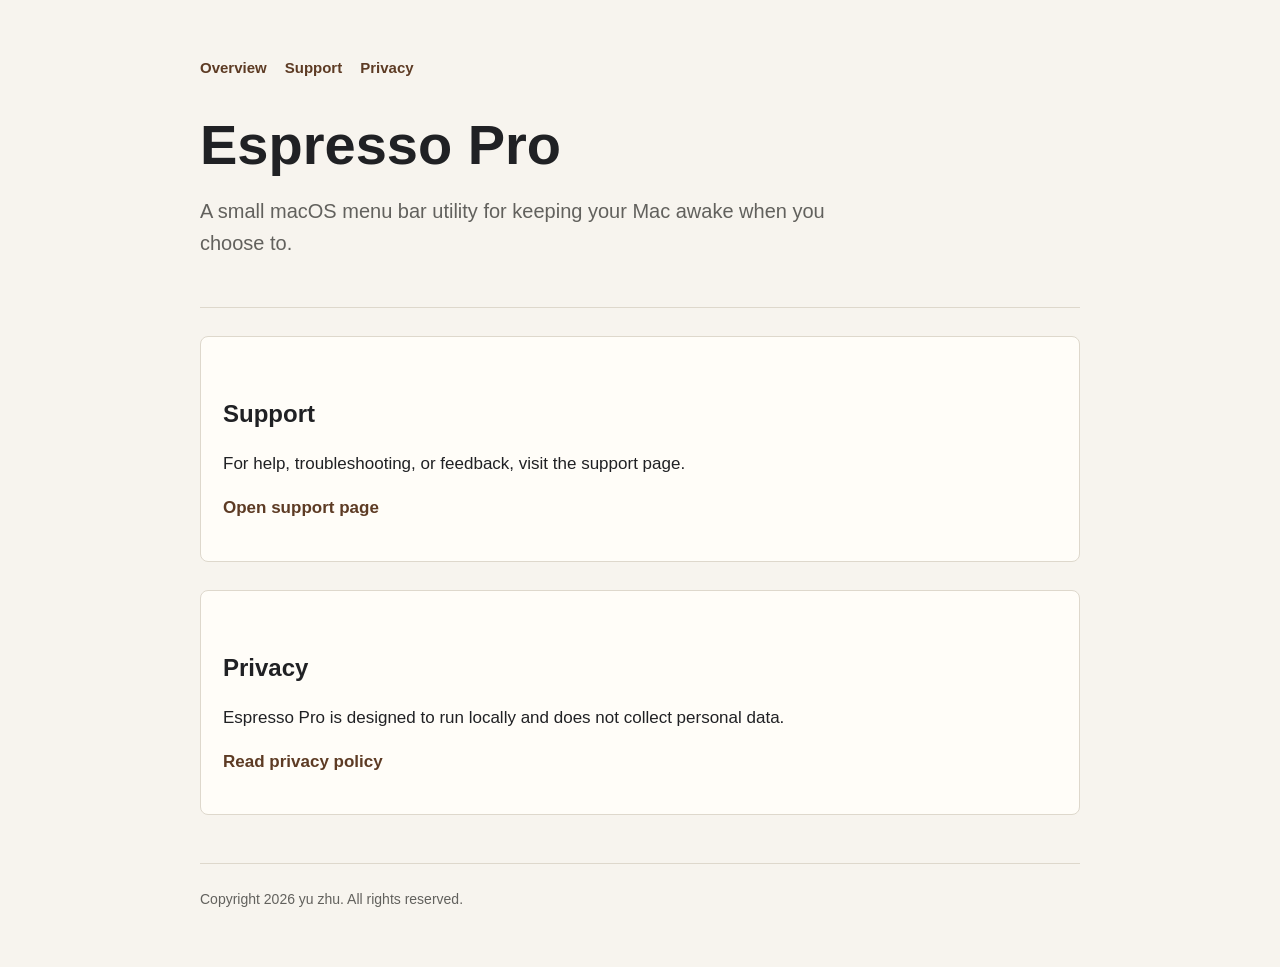
==== index.html @ 33d37c60 "Initial Espresso Pro support pages" ====
<!doctype html>
<html lang="en">
<head>
  <meta charset="utf-8">
  <meta name="viewport" content="width=device-width, initial-scale=1">
  <title>Espresso Pro</title>
  <meta name="description" content="Espresso Pro is a macOS menu bar utility for keeping your Mac awake when you choose to.">
  <link rel="stylesheet" href="assets/styles.css">
</head>
<body>
  <main class="page">
    <nav>
      <a href="./">Overview</a>
      <a href="support/">Support</a>
      <a href="privacy/">Privacy</a>
    </nav>

    <header>
      <h1>Espresso Pro</h1>
      <p class="lead">A small macOS menu bar utility for keeping your Mac awake when you choose to.</p>
    </header>

    <section class="panel">
      <h2>Support</h2>
      <p>For help, troubleshooting, or feedback, visit the support page.</p>
      <p><a href="support/">Open support page</a></p>
    </section>

    <section class="panel">
      <h2>Privacy</h2>
      <p>Espresso Pro is designed to run locally and does not collect personal data.</p>
      <p><a href="privacy/">Read privacy policy</a></p>
    </section>

    <footer>Copyright 2026 yu zhu. All rights reserved.</footer>
  </main>
</body>
</html>
---- assets/styles.css ----
:root {
  color-scheme: light dark;
  --bg: #f7f4ee;
  --text: #202124;
  --muted: #62615d;
  --line: #ded8cc;
  --accent: #5d3b24;
  --panel: #fffdf8;
}

@media (prefers-color-scheme: dark) {
  :root {
    --bg: #181614;
    --text: #f4efe7;
    --muted: #c6bdb1;
    --line: #403a34;
    --accent: #e5b176;
    --panel: #211e1a;
  }
}

* {
  box-sizing: border-box;
}

body {
  margin: 0;
  background: var(--bg);
  color: var(--text);
  font-family: -apple-system, BlinkMacSystemFont, "Segoe UI", sans-serif;
  line-height: 1.6;
}

.page {
  width: min(880px, calc(100% - 32px));
  margin: 0 auto;
  padding: 56px 0;
}

header {
  padding-bottom: 28px;
  border-bottom: 1px solid var(--line);
}

nav {
  display: flex;
  gap: 18px;
  margin-bottom: 36px;
  font-size: 15px;
}

a {
  color: var(--accent);
  font-weight: 650;
  text-decoration: none;
}

a:hover {
  text-decoration: underline;
}

h1 {
  margin: 0 0 12px;
  font-size: clamp(34px, 6vw, 56px);
  line-height: 1.05;
  letter-spacing: 0;
}

h2 {
  margin: 36px 0 10px;
  font-size: 24px;
  letter-spacing: 0;
}

p,
li {
  font-size: 17px;
}

.lead {
  max-width: 680px;
  color: var(--muted);
  font-size: 20px;
}

.panel {
  margin-top: 28px;
  padding: 22px;
  background: var(--panel);
  border: 1px solid var(--line);
  border-radius: 8px;
}

.muted {
  color: var(--muted);
}

footer {
  margin-top: 48px;
  padding-top: 24px;
  border-top: 1px solid var(--line);
  color: var(--muted);
  font-size: 14px;
}
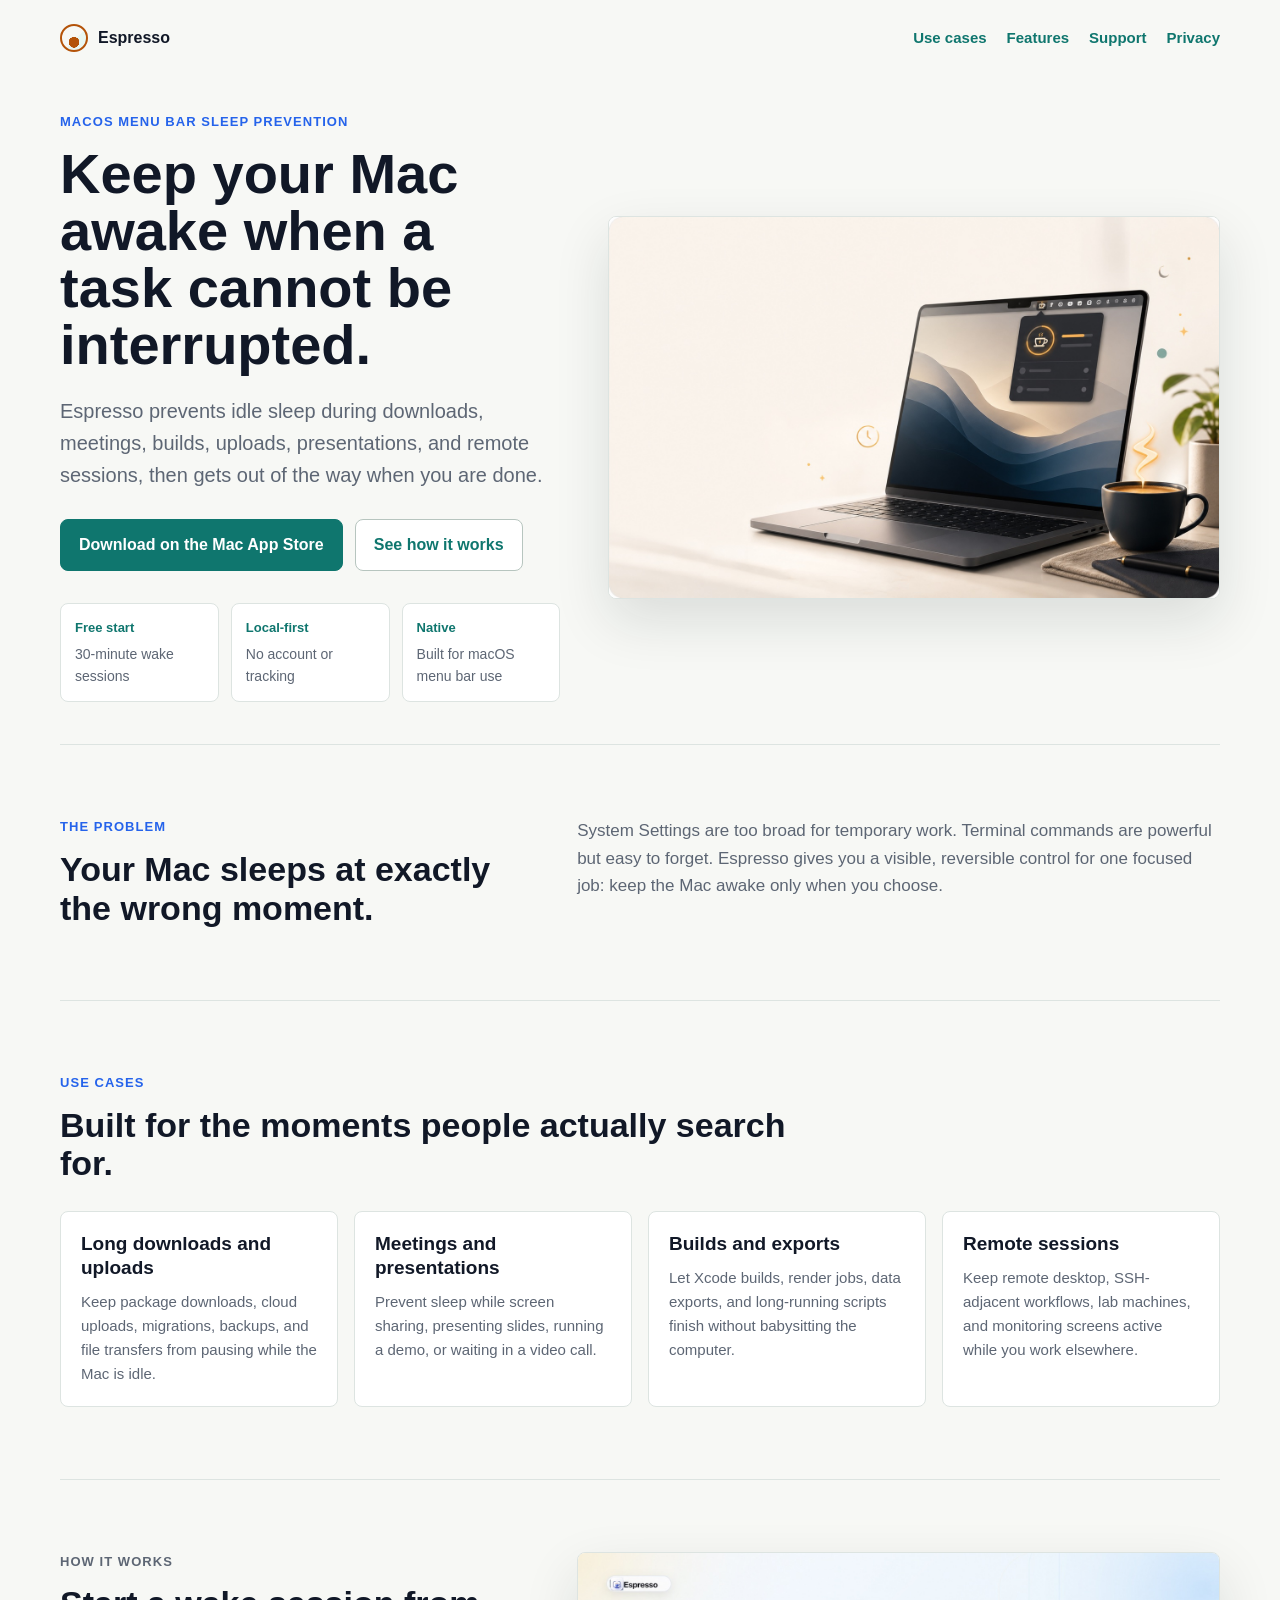
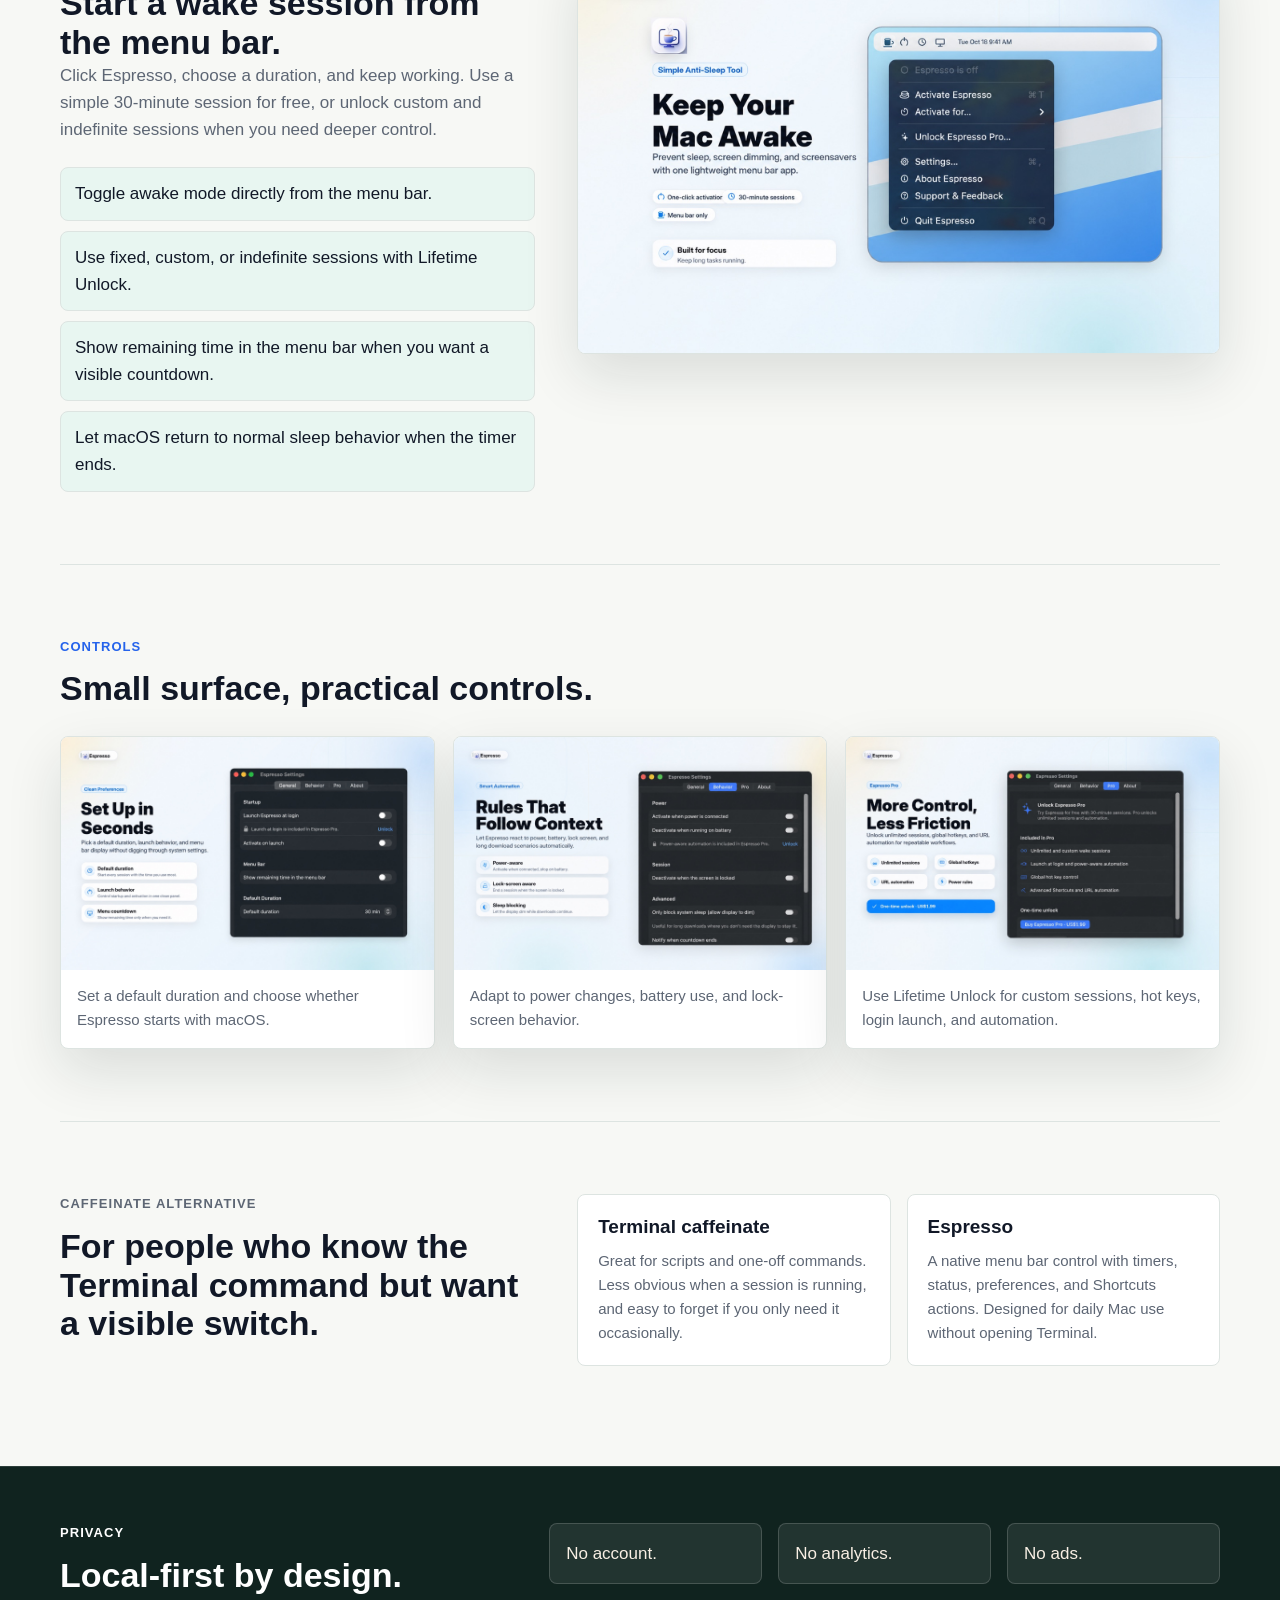
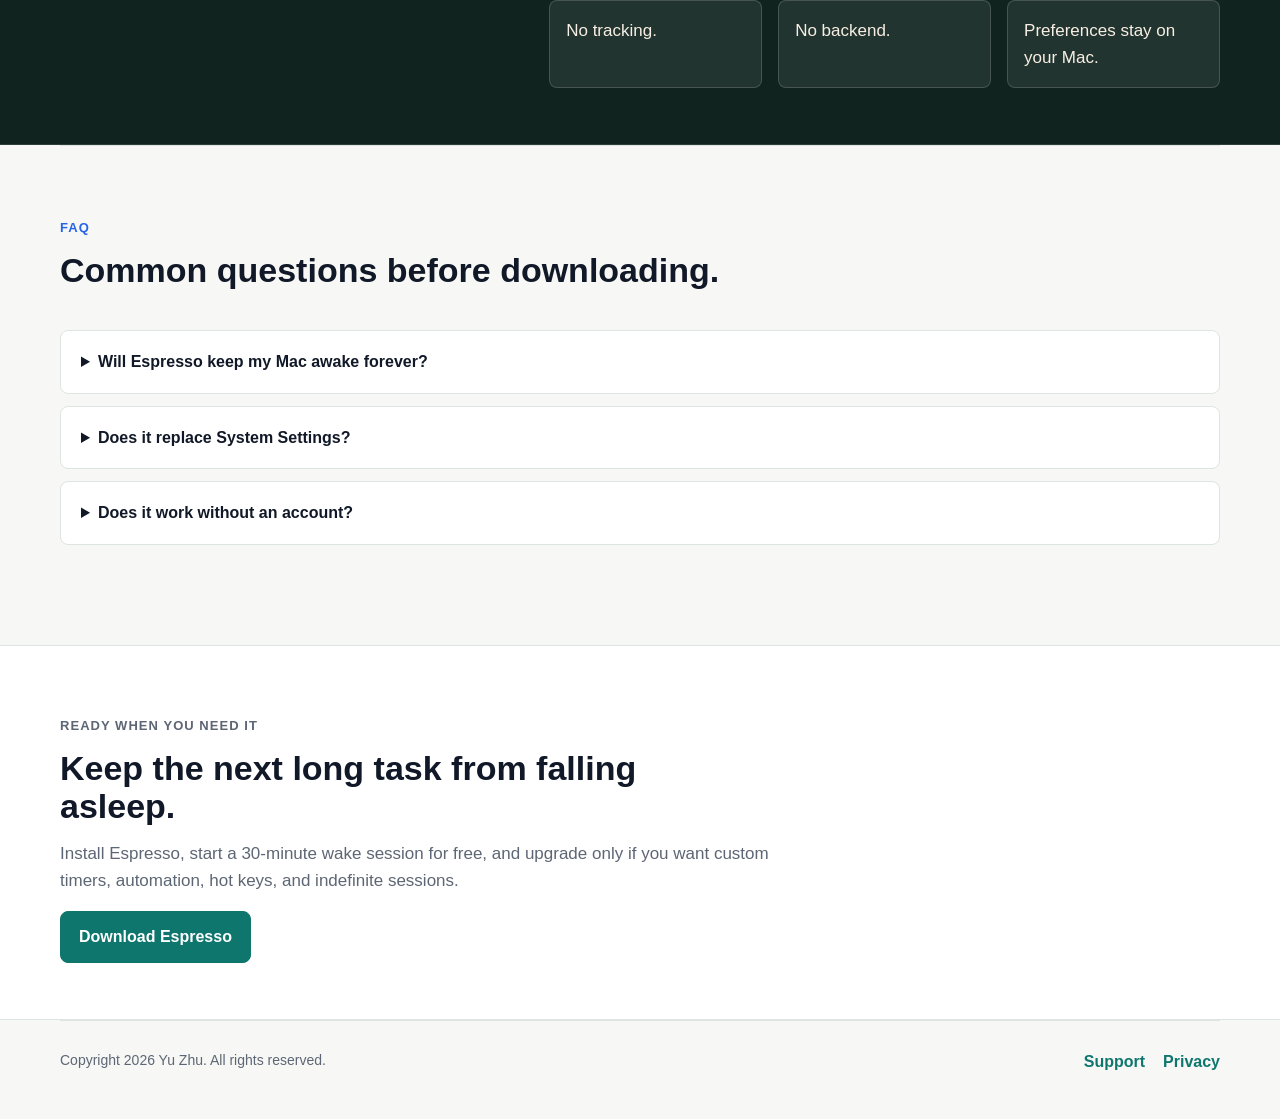
==== commit 5d285122: "feat: optimize Espresso landing page for GEO" ====
--- a/index.html
+++ b/index.html
@@ -3,36 +3,259 @@
 <head>
   <meta charset="utf-8">
   <meta name="viewport" content="width=device-width, initial-scale=1">
-  <title>Espresso Pro</title>
-  <meta name="description" content="Espresso Pro is a macOS menu bar utility for keeping your Mac awake when you choose to.">
+  <title>Espresso: Keep Your Mac Awake From the Menu Bar</title>
+  <meta name="description" content="Espresso is a lightweight macOS menu bar app that keeps your Mac awake during downloads, meetings, presentations, builds, uploads, and remote sessions.">
+  <meta name="robots" content="index,follow">
+  <meta property="og:title" content="Espresso: Keep Your Mac Awake">
+  <meta property="og:description" content="Prevent sleep from interrupting downloads, meetings, builds, uploads, presentations, and remote sessions.">
+  <meta property="og:type" content="website">
+  <meta property="og:url" content="https://zhuyu99.github.io/espresso-pages/">
+  <meta property="og:image" content="https://zhuyu99.github.io/espresso-pages/assets/images/espresso-hero.jpg">
+  <link rel="canonical" href="https://zhuyu99.github.io/espresso-pages/">
   <link rel="stylesheet" href="assets/styles.css">
+  <script type="application/ld+json">
+  {
+    "@context": "https://schema.org",
+    "@type": "SoftwareApplication",
+    "name": "Espresso",
+    "alternateName": "Espresso: Keep Awake",
+    "applicationCategory": "UtilitiesApplication",
+    "operatingSystem": "macOS 14.0 or later",
+    "description": "A lightweight macOS menu bar utility that keeps your Mac awake during downloads, meetings, presentations, builds, uploads, and remote sessions.",
+    "offers": {
+      "@type": "Offer",
+      "price": "0",
+      "priceCurrency": "USD"
+    },
+    "downloadUrl": "https://apps.apple.com/app/id6773598626?mt=12",
+    "privacyPolicy": "https://zhuyu99.github.io/espresso-pages/privacy/",
+    "screenshot": [
+      "https://zhuyu99.github.io/espresso-pages/assets/images/screenshot-keep-awake.jpg",
+      "https://zhuyu99.github.io/espresso-pages/assets/images/screenshot-preferences.jpg",
+      "https://zhuyu99.github.io/espresso-pages/assets/images/screenshot-automation.jpg"
+    ]
+  }
+  </script>
+  <script type="application/ld+json">
+  {
+    "@context": "https://schema.org",
+    "@type": "FAQPage",
+    "mainEntity": [
+      {
+        "@type": "Question",
+        "name": "How do I keep my Mac awake during a long download?",
+        "acceptedAnswer": {
+          "@type": "Answer",
+          "text": "Open Espresso from the macOS menu bar and start a timed or manual wake session. Espresso keeps your Mac awake while the session is active, then lets normal sleep behavior resume."
+        }
+      },
+      {
+        "@type": "Question",
+        "name": "Is Espresso an alternative to the caffeinate command?",
+        "acceptedAnswer": {
+          "@type": "Answer",
+          "text": "Yes. Espresso gives you a visual menu bar interface for common keep-awake sessions, so you do not need to remember Terminal caffeinate flags for everyday downloads, meetings, uploads, and presentations."
+        }
+      },
+      {
+        "@type": "Question",
+        "name": "Does Espresso collect data?",
+        "acceptedAnswer": {
+          "@type": "Answer",
+          "text": "No. Espresso runs locally, stores preferences on your Mac, and does not include analytics, advertising, tracking, telemetry, accounts, or a backend service."
+        }
+      }
+    ]
+  }
+  </script>
 </head>
 <body>
-  <main class="page">
-    <nav>
-      <a href="./">Overview</a>
+  <a class="skip-link" href="#main">Skip to content</a>
+  <nav class="site-nav" aria-label="Primary navigation">
+    <a class="brand" href="./" aria-label="Espresso home">
+      <span class="brand-mark" aria-hidden="true"></span>
+      <span>Espresso</span>
+    </a>
+    <div class="nav-links">
+      <a href="#use-cases">Use cases</a>
+      <a href="#features">Features</a>
       <a href="support/">Support</a>
       <a href="privacy/">Privacy</a>
-    </nav>
-
-    <header>
-      <h1>Espresso Pro</h1>
-      <p class="lead">A small macOS menu bar utility for keeping your Mac awake when you choose to.</p>
-    </header>
-
-    <section class="panel">
-      <h2>Support</h2>
-      <p>For help, troubleshooting, or feedback, visit the support page.</p>
-      <p><a href="support/">Open support page</a></p>
-    </section>
-
-    <section class="panel">
-      <h2>Privacy</h2>
-      <p>Espresso Pro is designed to run locally and does not collect personal data.</p>
-      <p><a href="privacy/">Read privacy policy</a></p>
-    </section>
-
-    <footer>Copyright 2026 yu zhu. All rights reserved.</footer>
+    </div>
+  </nav>
+
+  <main id="main">
+    <section class="hero">
+      <div class="hero-copy">
+        <p class="eyebrow">macOS menu bar sleep prevention</p>
+        <h1>Keep your Mac awake when a task cannot be interrupted.</h1>
+        <p class="lead">Espresso prevents idle sleep during downloads, meetings, builds, uploads, presentations, and remote sessions, then gets out of the way when you are done.</p>
+        <div class="actions" aria-label="Primary actions">
+          <a class="button primary" href="https://apps.apple.com/app/id6773598626?mt=12">Download on the Mac App Store</a>
+          <a class="button secondary" href="#how-it-works">See how it works</a>
+        </div>
+        <dl class="hero-facts" aria-label="Product highlights">
+          <div>
+            <dt>Free start</dt>
+            <dd>30-minute wake sessions</dd>
+          </div>
+          <div>
+            <dt>Local-first</dt>
+            <dd>No account or tracking</dd>
+          </div>
+          <div>
+            <dt>Native</dt>
+            <dd>Built for macOS menu bar use</dd>
+          </div>
+        </dl>
+      </div>
+      <figure class="hero-media">
+        <img src="assets/images/espresso-hero.jpg" width="1440" height="900" alt="Premium visual of Espresso keeping a Mac awake from the menu bar">
+      </figure>
+    </section>
+
+    <section class="section intro-grid" aria-label="What Espresso solves">
+      <div>
+        <p class="eyebrow">The problem</p>
+        <h2>Your Mac sleeps at exactly the wrong moment.</h2>
+      </div>
+      <div class="intro-copy">
+        <p>System Settings are too broad for temporary work. Terminal commands are powerful but easy to forget. Espresso gives you a visible, reversible control for one focused job: keep the Mac awake only when you choose.</p>
+      </div>
+    </section>
+
+    <section id="use-cases" class="section">
+      <div class="section-heading">
+        <p class="eyebrow">Use cases</p>
+        <h2>Built for the moments people actually search for.</h2>
+      </div>
+      <div class="use-case-grid">
+        <article>
+          <h3>Long downloads and uploads</h3>
+          <p>Keep package downloads, cloud uploads, migrations, backups, and file transfers from pausing while the Mac is idle.</p>
+        </article>
+        <article>
+          <h3>Meetings and presentations</h3>
+          <p>Prevent sleep while screen sharing, presenting slides, running a demo, or waiting in a video call.</p>
+        </article>
+        <article>
+          <h3>Builds and exports</h3>
+          <p>Let Xcode builds, render jobs, data exports, and long-running scripts finish without babysitting the computer.</p>
+        </article>
+        <article>
+          <h3>Remote sessions</h3>
+          <p>Keep remote desktop, SSH-adjacent workflows, lab machines, and monitoring screens active while you work elsewhere.</p>
+        </article>
+      </div>
+    </section>
+
+    <section id="how-it-works" class="section split">
+      <div>
+        <p class="eyebrow">How it works</p>
+        <h2>Start a wake session from the menu bar.</h2>
+        <p>Click Espresso, choose a duration, and keep working. Use a simple 30-minute session for free, or unlock custom and indefinite sessions when you need deeper control.</p>
+        <ul class="check-list">
+          <li>Toggle awake mode directly from the menu bar.</li>
+          <li>Use fixed, custom, or indefinite sessions with Lifetime Unlock.</li>
+          <li>Show remaining time in the menu bar when you want a visible countdown.</li>
+          <li>Let macOS return to normal sleep behavior when the timer ends.</li>
+        </ul>
+      </div>
+      <figure class="screenshot-card">
+        <img src="assets/images/screenshot-keep-awake.jpg" width="1600" height="1000" loading="lazy" alt="Espresso menu bar wake session with a countdown">
+      </figure>
+    </section>
+
+    <section id="features" class="section screenshot-showcase">
+      <div class="section-heading">
+        <p class="eyebrow">Controls</p>
+        <h2>Small surface, practical controls.</h2>
+      </div>
+      <div class="screenshot-grid">
+        <figure>
+          <img src="assets/images/screenshot-preferences.jpg" width="1600" height="1000" loading="lazy" alt="Espresso preferences for default duration and startup behavior">
+          <figcaption>Set a default duration and choose whether Espresso starts with macOS.</figcaption>
+        </figure>
+        <figure>
+          <img src="assets/images/screenshot-automation.jpg" width="1600" height="1000" loading="lazy" alt="Espresso behavior settings for power and lock behavior">
+          <figcaption>Adapt to power changes, battery use, and lock-screen behavior.</figcaption>
+        </figure>
+        <figure>
+          <img src="assets/images/screenshot-pro.jpg" width="1600" height="1000" loading="lazy" alt="Espresso Lifetime Unlock screen with Pro controls">
+          <figcaption>Use Lifetime Unlock for custom sessions, hot keys, login launch, and automation.</figcaption>
+        </figure>
+      </div>
+    </section>
+
+    <section class="section comparison">
+      <div>
+        <p class="eyebrow">Caffeinate alternative</p>
+        <h2>For people who know the Terminal command but want a visible switch.</h2>
+      </div>
+      <div class="comparison-grid">
+        <article>
+          <h3>Terminal caffeinate</h3>
+          <p>Great for scripts and one-off commands. Less obvious when a session is running, and easy to forget if you only need it occasionally.</p>
+        </article>
+        <article>
+          <h3>Espresso</h3>
+          <p>A native menu bar control with timers, status, preferences, and Shortcuts actions. Designed for daily Mac use without opening Terminal.</p>
+        </article>
+      </div>
+    </section>
+
+    <section class="trust-band" aria-label="Privacy and trust">
+      <div class="band-inner trust-band-inner">
+        <div>
+          <p class="eyebrow">Privacy</p>
+          <h2>Local-first by design.</h2>
+        </div>
+        <div class="trust-grid">
+          <p>No account.</p>
+          <p>No analytics.</p>
+          <p>No ads.</p>
+          <p>No tracking.</p>
+          <p>No backend.</p>
+          <p>Preferences stay on your Mac.</p>
+        </div>
+      </div>
+    </section>
+
+    <section class="section faq">
+      <div class="section-heading">
+        <p class="eyebrow">FAQ</p>
+        <h2>Common questions before downloading.</h2>
+      </div>
+      <details>
+        <summary>Will Espresso keep my Mac awake forever?</summary>
+        <p>Only while you choose. You can use a timed session, turn it off manually, or let macOS return to normal sleep behavior when the timer ends.</p>
+      </details>
+      <details>
+        <summary>Does it replace System Settings?</summary>
+        <p>No. Espresso is intentionally focused on temporary wake sessions. It is not a full power-management suite.</p>
+      </details>
+      <details>
+        <summary>Does it work without an account?</summary>
+        <p>Yes. Espresso has no account system and stores preferences locally on your Mac.</p>
+      </details>
+    </section>
+
+    <section class="final-cta">
+      <div class="band-inner">
+        <p class="eyebrow">Ready when you need it</p>
+        <h2>Keep the next long task from falling asleep.</h2>
+        <p>Install Espresso, start a 30-minute wake session for free, and upgrade only if you want custom timers, automation, hot keys, and indefinite sessions.</p>
+        <a class="button primary" href="https://apps.apple.com/app/id6773598626?mt=12">Download Espresso</a>
+      </div>
+    </section>
   </main>
+
+  <footer class="site-footer">
+    <p>Copyright 2026 Yu Zhu. All rights reserved.</p>
+    <div>
+      <a href="support/">Support</a>
+      <a href="privacy/">Privacy</a>
+    </div>
+  </footer>
 </body>
 </html>
--- a/assets/styles.css
+++ b/assets/styles.css
@@ -1,21 +1,34 @@
 :root {
-  color-scheme: light dark;
-  --bg: #f7f4ee;
-  --text: #202124;
-  --muted: #62615d;
-  --line: #ded8cc;
-  --accent: #5d3b24;
-  --panel: #fffdf8;
+  color-scheme: light;
+  --bg: #f7f8f5;
+  --surface: #ffffff;
+  --surface-strong: #10231f;
+  --text: #111827;
+  --muted: #5d6674;
+  --line: #dde4e1;
+  --line-strong: #b7c5bf;
+  --accent: #b45309;
+  --accent-strong: #0f766e;
+  --accent-soft: #e8f6f1;
+  --teal: #2563eb;
+  --shadow: 0 22px 55px rgba(18, 35, 31, 0.12);
 }
 
 @media (prefers-color-scheme: dark) {
   :root {
-    --bg: #181614;
-    --text: #f4efe7;
-    --muted: #c6bdb1;
-    --line: #403a34;
-    --accent: #e5b176;
-    --panel: #211e1a;
+    color-scheme: dark;
+    --bg: #101412;
+    --surface: #171d1a;
+    --surface-strong: #071814;
+    --text: #eef6f1;
+    --muted: #b8c6bf;
+    --line: #2b3833;
+    --line-strong: #53635e;
+    --accent: #f59e0b;
+    --accent-strong: #5eead4;
+    --accent-soft: #132c27;
+    --teal: #93c5fd;
+    --shadow: 0 22px 55px rgba(0, 0, 0, 0.32);
   }
 }
 
@@ -23,82 +36,516 @@
   box-sizing: border-box;
 }
 
+html {
+  scroll-behavior: smooth;
+}
+
+@media (prefers-reduced-motion: reduce) {
+  html {
+    scroll-behavior: auto;
+  }
+
+  *,
+  *::before,
+  *::after {
+    transition-duration: 0.01ms !important;
+    animation-duration: 0.01ms !important;
+  }
+}
+
 body {
   margin: 0;
   background: var(--bg);
   color: var(--text);
-  font-family: -apple-system, BlinkMacSystemFont, "Segoe UI", sans-serif;
+  font-family: -apple-system, BlinkMacSystemFont, "Inter", "Segoe UI", sans-serif;
   line-height: 1.6;
-}
-
-.page {
-  width: min(880px, calc(100% - 32px));
+  overflow-x: hidden;
+}
+
+img {
+  display: block;
+  max-width: 100%;
+  height: auto;
+}
+
+a {
+  color: var(--accent-strong);
+  font-weight: 650;
+  text-decoration: none;
+}
+
+a:hover {
+  text-decoration: underline;
+}
+
+a:focus-visible,
+button:focus-visible,
+summary:focus-visible {
+  outline: 3px solid var(--teal);
+  outline-offset: 4px;
+}
+
+.skip-link {
+  position: absolute;
+  left: 16px;
+  top: -80px;
+  z-index: 20;
+  padding: 10px 12px;
+  background: var(--surface);
+  border: 1px solid var(--line);
+  border-radius: 8px;
+}
+
+.skip-link:focus {
+  top: 16px;
+}
+
+.site-nav,
+.hero,
+.section,
+.site-footer,
+.band-inner {
+  width: calc(100% - 40px);
+  max-width: 1160px;
   margin: 0 auto;
+}
+
+.site-nav {
+  display: flex;
+  align-items: center;
+  justify-content: space-between;
+  gap: 24px;
+  padding: 24px 0;
+}
+
+.brand,
+.nav-links {
+  display: flex;
+  align-items: center;
+}
+
+.brand {
+  gap: 10px;
+  color: var(--text);
+}
+
+.brand-mark {
+  width: 28px;
+  height: 28px;
+  border: 2px solid var(--accent);
+  border-radius: 50%;
+  background:
+    radial-gradient(circle at 50% 68%, var(--accent) 0 26%, transparent 27%),
+    linear-gradient(135deg, transparent 0 55%, var(--accent-soft) 56% 100%);
+}
+
+.nav-links {
+  gap: 20px;
+  font-size: 15px;
+}
+
+.hero {
+  display: grid;
+  grid-template-columns: minmax(0, 0.9fr) minmax(360px, 1.1fr);
+  gap: 48px;
+  align-items: center;
+  padding: 36px 0 42px;
+}
+
+.hero-copy {
+  min-width: 0;
+}
+
+.intro-grid > *,
+.split > *,
+.comparison > *,
+.trust-band-inner > * {
+  min-width: 0;
+}
+
+.eyebrow {
+  margin: 0 0 12px;
+  color: var(--teal);
+  font-size: 13px;
+  font-weight: 760;
+  letter-spacing: 0.08em;
+  text-transform: uppercase;
+}
+
+h1,
+h2,
+h3,
+p {
+  letter-spacing: 0;
+}
+
+h1 {
+  margin: 0;
+  font-size: 56px;
+  line-height: 1.02;
+  max-width: 760px;
+}
+
+h2 {
+  margin: 0;
+  font-size: 34px;
+  line-height: 1.14;
+}
+
+h3 {
+  margin: 0 0 10px;
+  font-size: 19px;
+  line-height: 1.25;
+}
+
+p,
+li,
+dd {
+  font-size: 17px;
+}
+
+.lead {
+  max-width: 660px;
+  margin: 22px 0 0;
+  color: var(--muted);
+  font-size: 20px;
+}
+
+.actions {
+  display: flex;
+  flex-wrap: wrap;
+  gap: 12px;
+  margin-top: 28px;
+}
+
+.button {
+  display: inline-flex;
+  align-items: center;
+  justify-content: center;
+  min-height: 46px;
+  padding: 12px 18px;
+  border: 1px solid var(--line-strong);
+  border-radius: 8px;
+  transition: background-color 180ms ease, color 180ms ease, border-color 180ms ease, transform 180ms ease;
+}
+
+.button:hover {
+  transform: translateY(-1px);
+  text-decoration: none;
+}
+
+.button.primary {
+  background: var(--accent-strong);
+  border-color: var(--accent-strong);
+  color: #ffffff;
+}
+
+.button.primary:hover {
+  background: var(--accent);
+}
+
+.button.secondary {
+  background: var(--surface);
+  color: var(--accent-strong);
+}
+
+.hero-facts {
+  display: grid;
+  grid-template-columns: repeat(3, minmax(0, 1fr));
+  gap: 12px;
+  margin: 32px 0 0;
+}
+
+.hero-facts div {
+  padding: 14px;
+  background: var(--surface);
+  border: 1px solid var(--line);
+  border-radius: 8px;
+}
+
+.hero-facts dt {
+  font-size: 13px;
+  font-weight: 760;
+  color: var(--accent-strong);
+}
+
+.hero-facts dd {
+  margin: 4px 0 0;
+  color: var(--muted);
+  font-size: 14px;
+}
+
+.hero-media,
+.screenshot-card,
+.screenshot-grid figure {
+  margin: 0;
+  overflow: hidden;
+  background: var(--surface);
+  border: 1px solid var(--line);
+  border-radius: 8px;
+  box-shadow: var(--shadow);
+}
+
+.hero-media img,
+.screenshot-card img,
+.screenshot-grid img {
+  width: 100%;
+  aspect-ratio: 16 / 10;
+  object-fit: cover;
+}
+
+.section {
+  padding: 72px 0;
+  border-top: 1px solid var(--line);
+}
+
+.intro-grid,
+.split,
+.comparison {
+  display: grid;
+  grid-template-columns: 0.85fr 1.15fr;
+  gap: 42px;
+  align-items: start;
+}
+
+.intro-copy p,
+.split p,
+.comparison p,
+.final-cta p {
+  margin-top: 0;
+  color: var(--muted);
+}
+
+.section-heading {
+  max-width: 780px;
+  margin-bottom: 28px;
+}
+
+.use-case-grid,
+.comparison-grid,
+.trust-grid {
+  display: grid;
+  grid-template-columns: repeat(4, minmax(0, 1fr));
+  gap: 16px;
+}
+
+.use-case-grid article,
+.comparison-grid article,
+.trust-grid p,
+details {
+  background: var(--surface);
+  border: 1px solid var(--line);
+  border-radius: 8px;
+}
+
+.use-case-grid article,
+.comparison-grid article {
+  padding: 20px;
+}
+
+.use-case-grid p,
+.comparison-grid p {
+  margin: 0;
+  color: var(--muted);
+  font-size: 15px;
+}
+
+.check-list {
+  display: grid;
+  gap: 10px;
+  margin: 24px 0 0;
+  padding: 0;
+  list-style: none;
+}
+
+.check-list li {
+  padding: 12px 14px;
+  background: var(--accent-soft);
+  border: 1px solid var(--line);
+  border-radius: 8px;
+}
+
+.screenshot-grid {
+  display: grid;
+  grid-template-columns: repeat(3, minmax(0, 1fr));
+  gap: 18px;
+}
+
+.screenshot-grid figcaption {
+  padding: 14px 16px 16px;
+  color: var(--muted);
+  font-size: 15px;
+}
+
+.comparison-grid {
+  grid-template-columns: repeat(2, minmax(0, 1fr));
+}
+
+.trust-band {
+  margin-top: 28px;
+  color: #f8efe4;
+  background: var(--surface-strong);
+  border-top: 1px solid rgba(255, 255, 255, 0.12);
+  border-bottom: 1px solid rgba(255, 255, 255, 0.12);
+}
+
+.trust-band-inner {
+  display: grid;
+  grid-template-columns: 0.8fr 1.2fr;
+  gap: 42px;
+  align-items: start;
   padding: 56px 0;
 }
 
-header {
-  padding-bottom: 28px;
+.trust-band .eyebrow,
+.trust-band h2 {
+  color: #ffffff;
+}
+
+.trust-grid {
+  grid-template-columns: repeat(3, minmax(0, 1fr));
+}
+
+.trust-grid p {
+  margin: 0;
+  padding: 16px;
+  color: inherit;
+  background: rgba(255, 255, 255, 0.08);
+  border-color: rgba(255, 255, 255, 0.16);
+}
+
+.faq {
+  display: grid;
+  gap: 12px;
+}
+
+details {
+  padding: 18px 20px;
+}
+
+summary {
+  cursor: pointer;
+  font-weight: 720;
+}
+
+details p {
+  margin: 12px 0 0;
+  color: var(--muted);
+}
+
+.final-cta {
+  margin-top: 28px;
+  padding: 56px 0;
+  background: var(--surface);
+  border-top: 1px solid var(--line);
   border-bottom: 1px solid var(--line);
 }
 
-nav {
+.final-cta h2 {
+  max-width: 680px;
+}
+
+.final-cta p {
+  max-width: 760px;
+  margin-top: 14px;
+}
+
+.site-footer {
+  display: flex;
+  justify-content: space-between;
+  gap: 20px;
+  padding: 28px 0 44px;
+  border-top: 1px solid var(--line);
+  color: var(--muted);
+}
+
+.site-footer p {
+  margin: 0;
+  font-size: 14px;
+}
+
+.site-footer div {
   display: flex;
   gap: 18px;
-  margin-bottom: 36px;
-  font-size: 15px;
-}
-
-a {
-  color: var(--accent);
-  font-weight: 650;
-  text-decoration: none;
-}
-
-a:hover {
-  text-decoration: underline;
-}
-
-h1 {
-  margin: 0 0 12px;
-  font-size: clamp(34px, 6vw, 56px);
-  line-height: 1.05;
-  letter-spacing: 0;
-}
-
-h2 {
-  margin: 36px 0 10px;
-  font-size: 24px;
-  letter-spacing: 0;
-}
-
-p,
-li {
-  font-size: 17px;
-}
-
-.lead {
-  max-width: 680px;
-  color: var(--muted);
-  font-size: 20px;
-}
-
-.panel {
-  margin-top: 28px;
-  padding: 22px;
-  background: var(--panel);
-  border: 1px solid var(--line);
-  border-radius: 8px;
-}
-
-.muted {
-  color: var(--muted);
-}
-
-footer {
-  margin-top: 48px;
-  padding-top: 24px;
-  border-top: 1px solid var(--line);
-  color: var(--muted);
-  font-size: 14px;
-}
+}
+
+@media (max-width: 920px) {
+  .site-nav,
+  .hero,
+  .section,
+  .site-footer,
+  .band-inner {
+    width: calc(100% - 28px);
+    max-width: 720px;
+  }
+
+  .site-nav,
+  .hero,
+  .intro-grid,
+  .split,
+  .comparison,
+  .trust-band-inner,
+  .site-footer {
+    grid-template-columns: 1fr;
+  }
+
+  .site-nav,
+  .site-footer {
+    align-items: flex-start;
+    flex-direction: column;
+  }
+
+  .hero {
+    gap: 28px;
+    padding-top: 18px;
+  }
+
+  h1 {
+    font-size: 44px;
+  }
+
+  h2 {
+    font-size: 30px;
+  }
+
+  .hero-facts,
+  .use-case-grid,
+  .screenshot-grid,
+  .trust-grid {
+    grid-template-columns: 1fr;
+  }
+
+  .comparison-grid {
+    grid-template-columns: 1fr;
+  }
+
+  .trust-band-inner,
+  .final-cta {
+    padding-top: 36px;
+    padding-bottom: 36px;
+  }
+}
+
+@media (max-width: 520px) {
+  .nav-links {
+    flex-wrap: wrap;
+    gap: 12px 16px;
+  }
+
+  h1 {
+    font-size: 36px;
+  }
+
+  h2 {
+    font-size: 26px;
+  }
+
+  .lead {
+    font-size: 18px;
+  }
+
+  .actions,
+  .button {
+    width: 100%;
+  }
+}
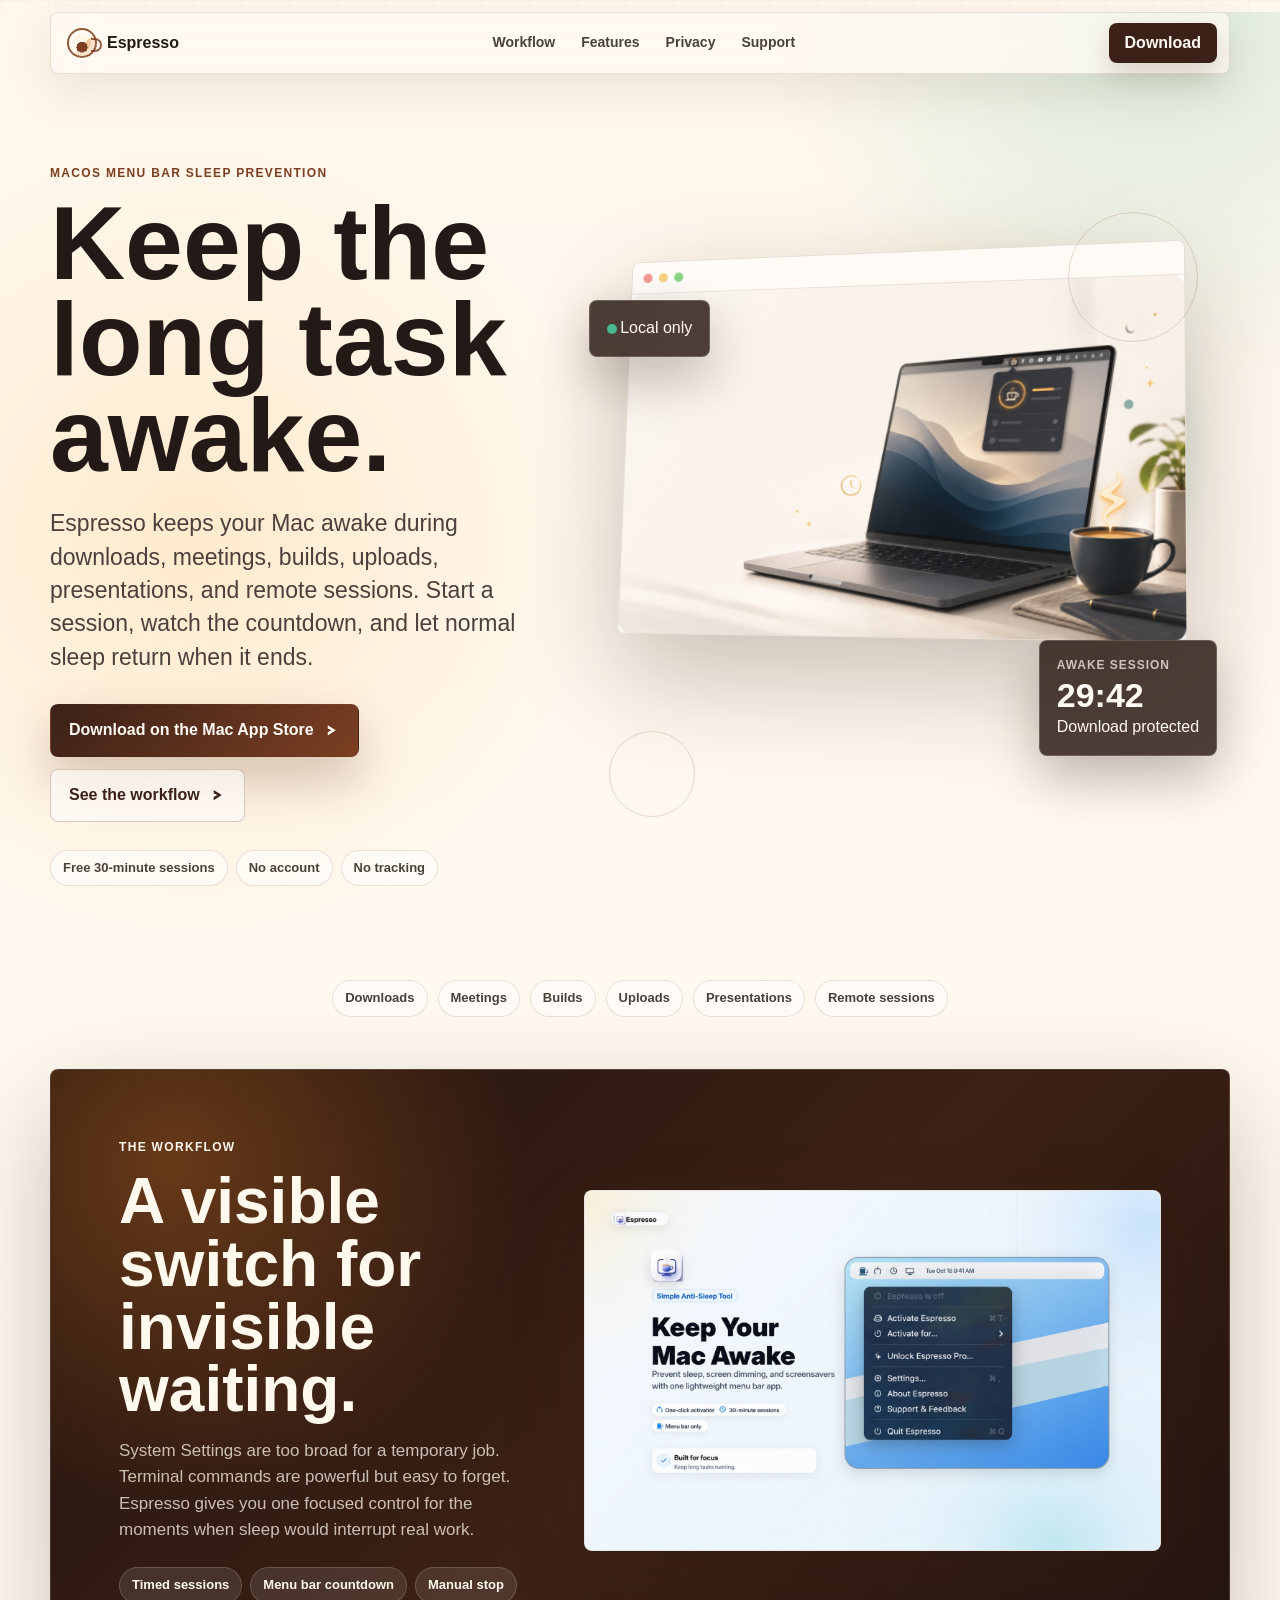
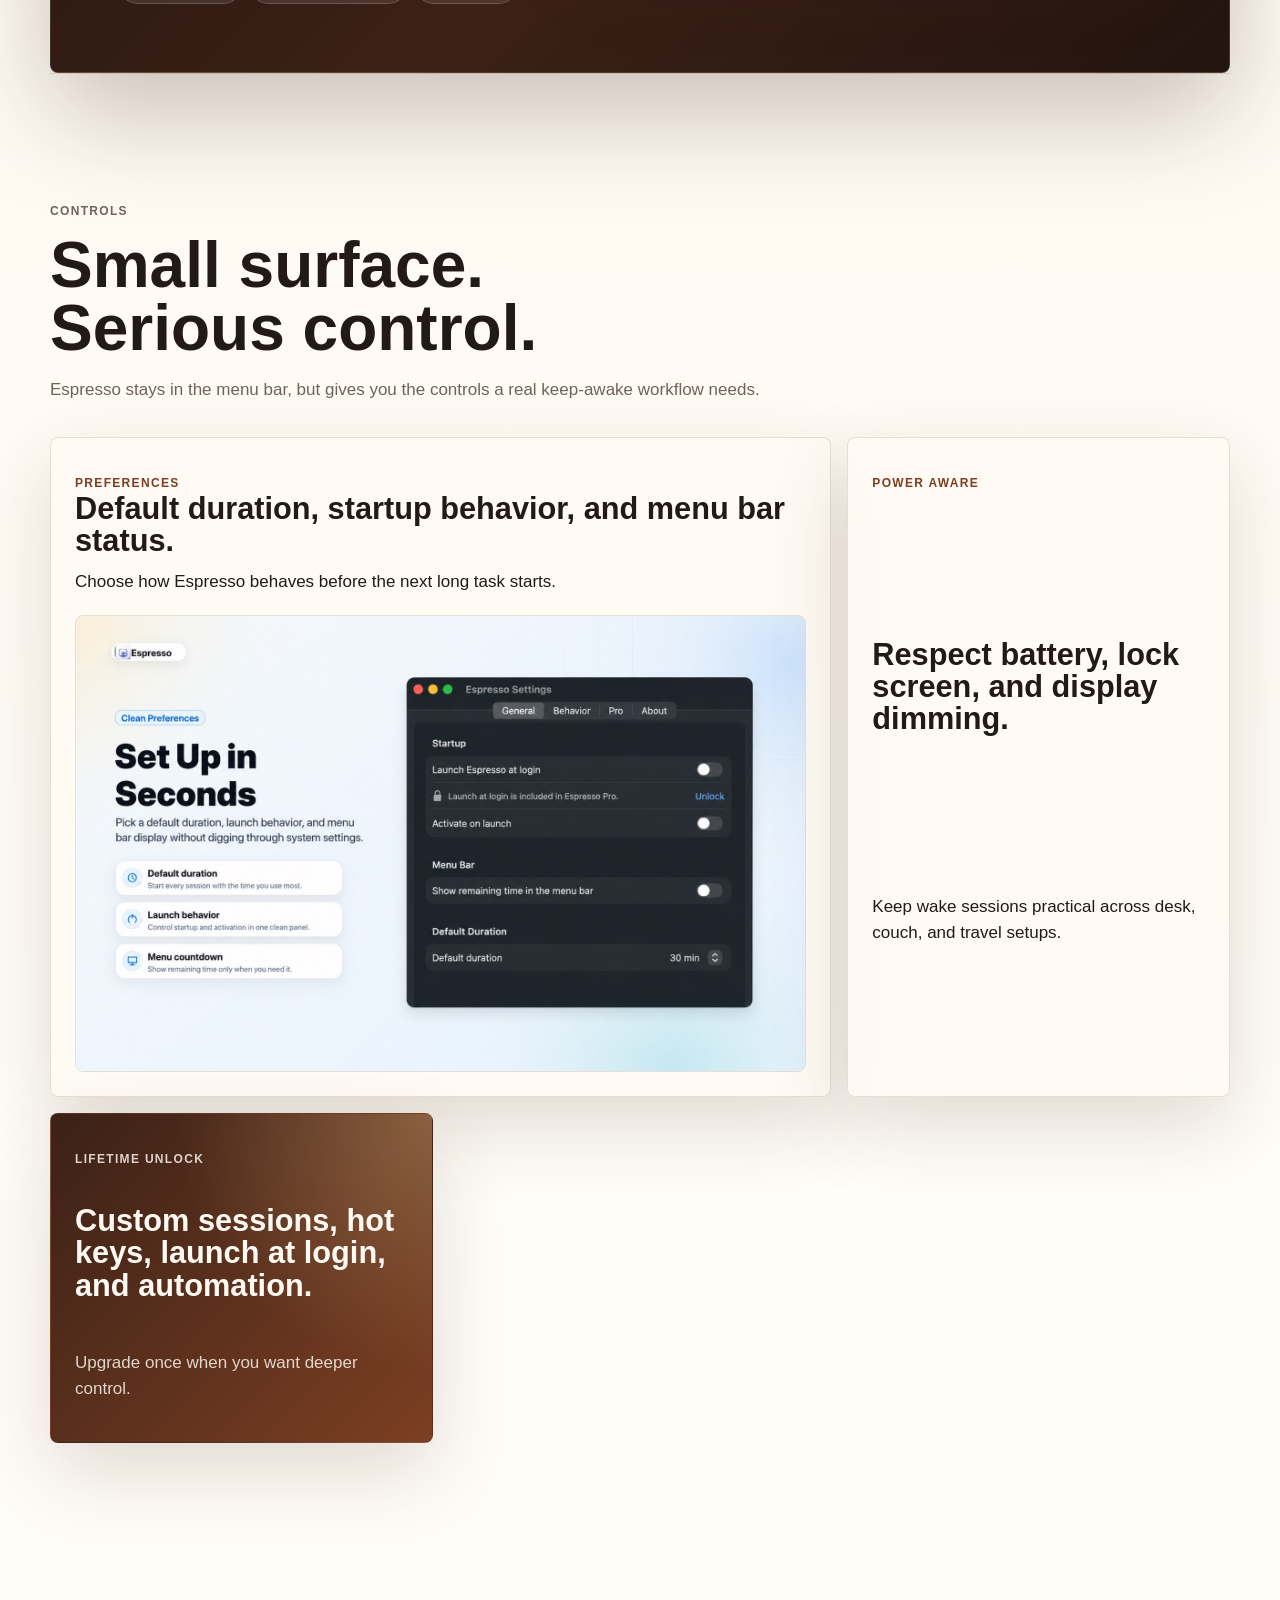
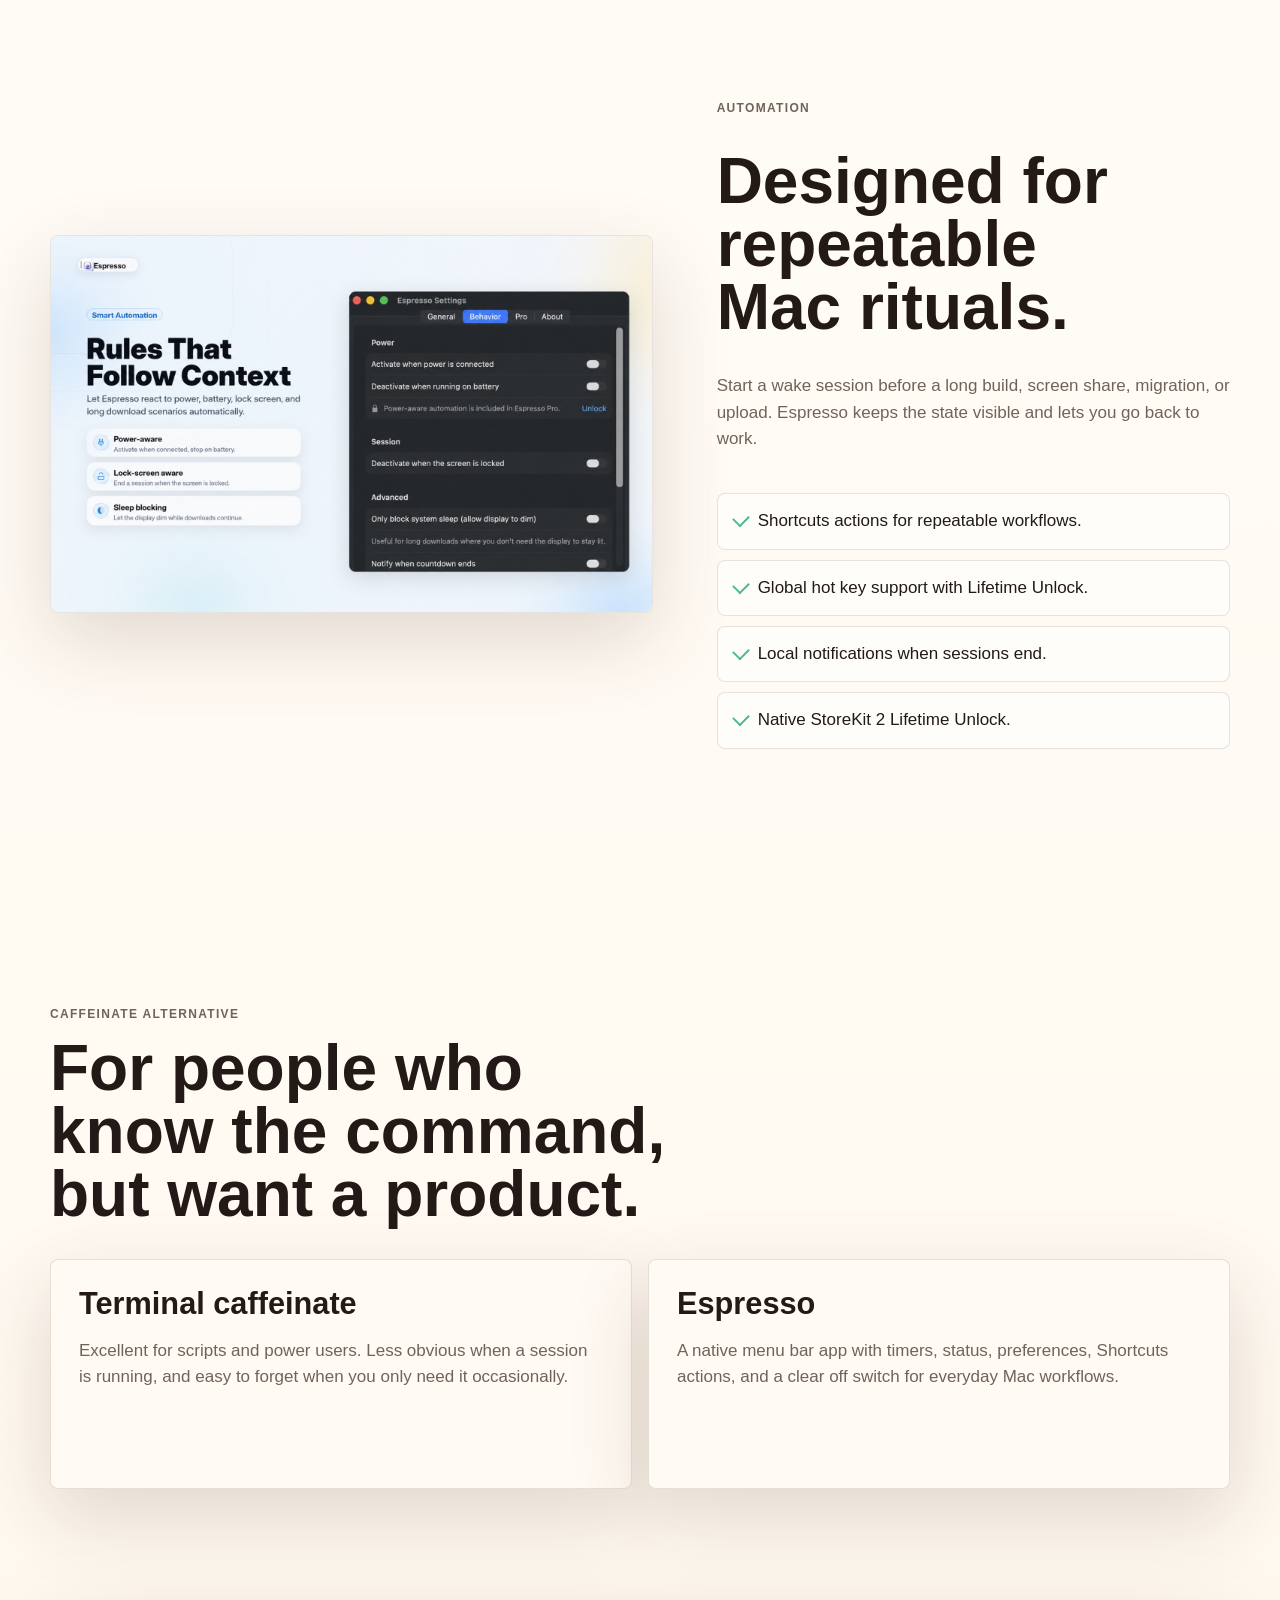
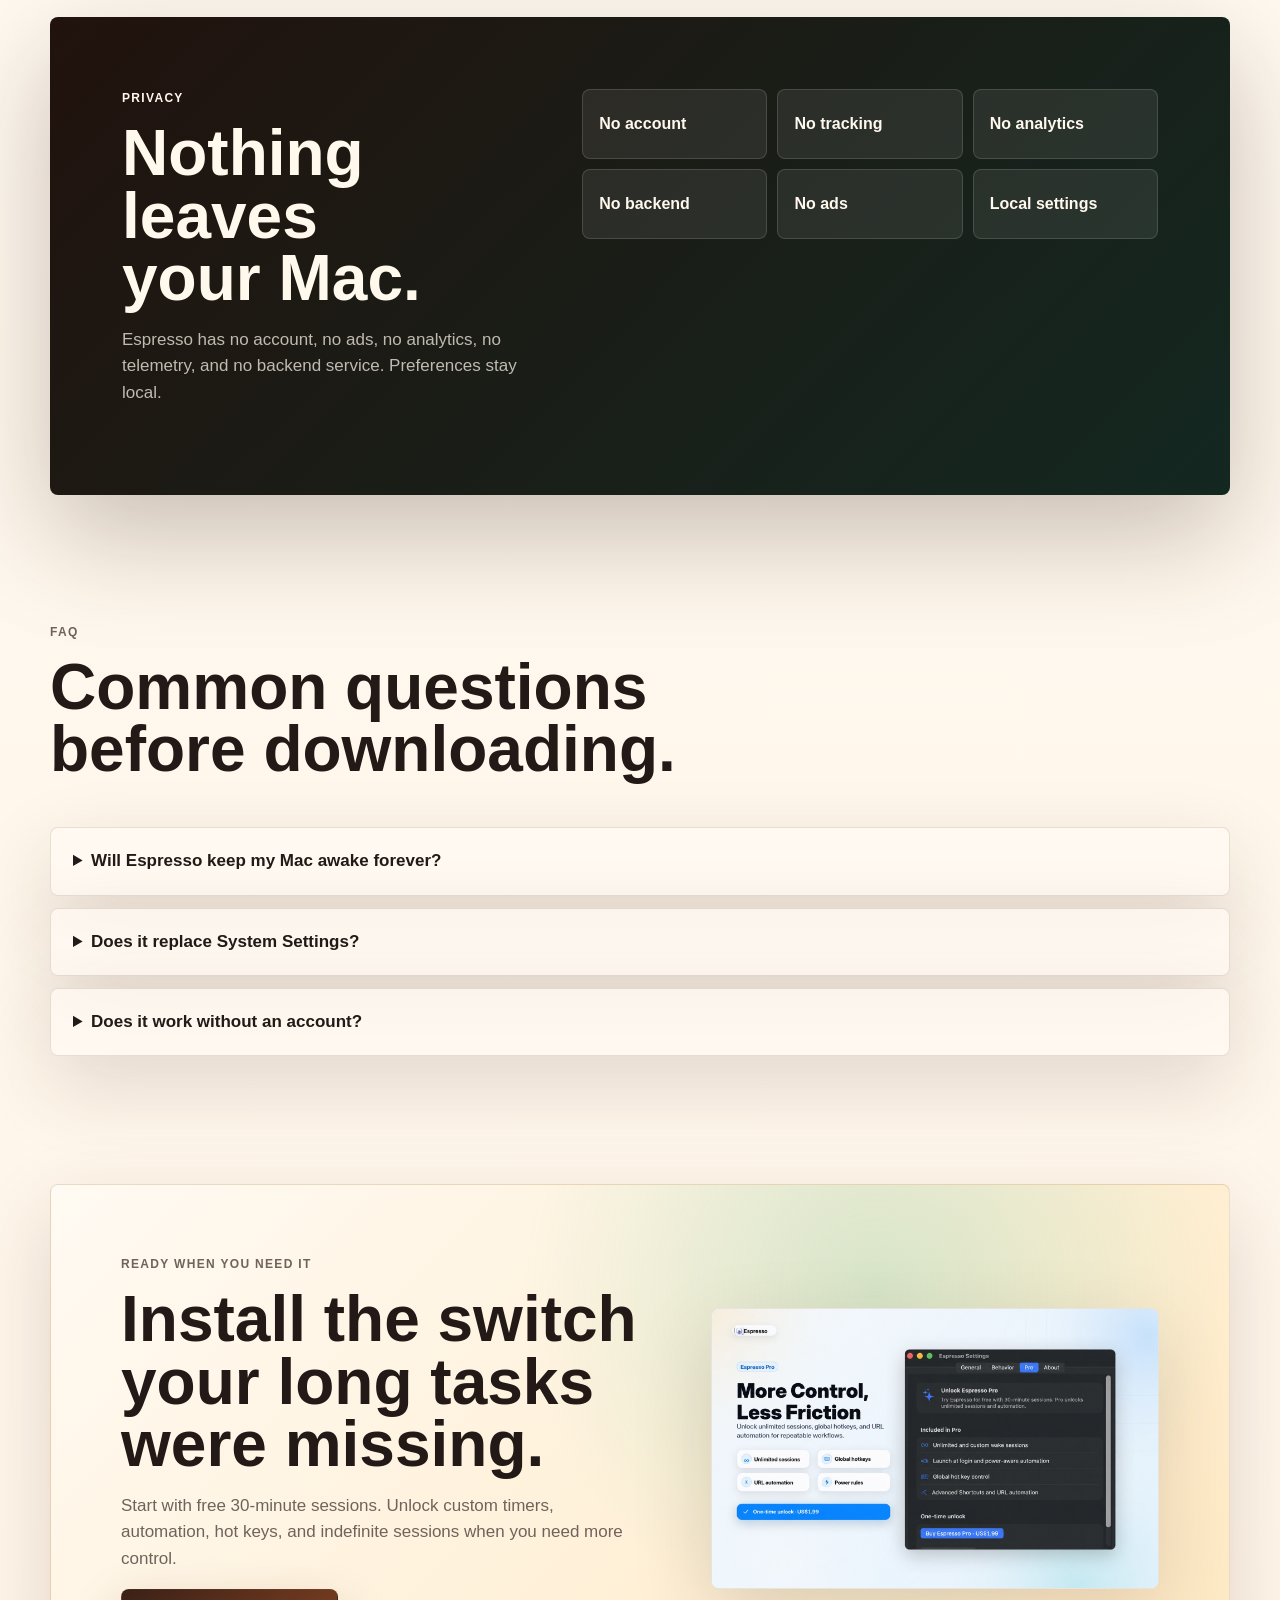
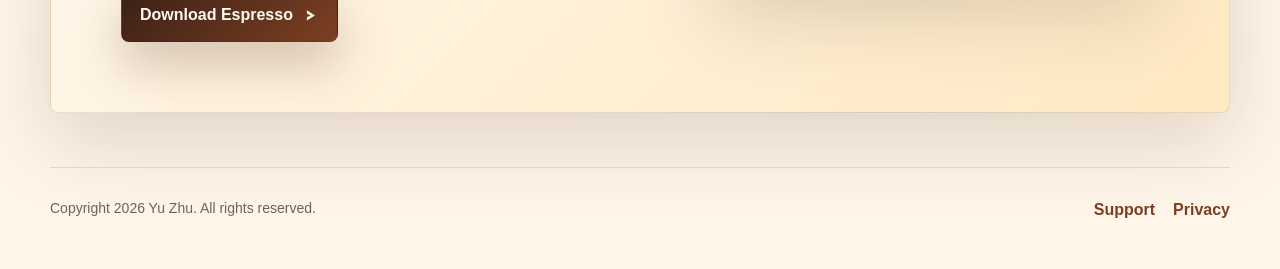
==== commit 55c0133b: "feat: redesign Espresso landing page" ====
--- a/index.html
+++ b/index.html
@@ -9,9 +9,10 @@
   <meta property="og:title" content="Espresso: Keep Your Mac Awake">
   <meta property="og:description" content="Prevent sleep from interrupting downloads, meetings, builds, uploads, presentations, and remote sessions.">
   <meta property="og:type" content="website">
-  <meta property="og:url" content="https://zhuyu99.github.io/espresso-pages/">
-  <meta property="og:image" content="https://zhuyu99.github.io/espresso-pages/assets/images/espresso-hero.jpg">
-  <link rel="canonical" href="https://zhuyu99.github.io/espresso-pages/">
+  <meta property="og:url" content="https://espressoawake.com/">
+  <meta property="og:image" content="https://espressoawake.com/assets/images/espresso-hero.jpg">
+  <link rel="canonical" href="https://espressoawake.com/">
+  <link rel="preload" as="image" href="assets/images/espresso-hero.jpg">
   <link rel="stylesheet" href="assets/styles.css">
   <script type="application/ld+json">
   {
@@ -28,11 +29,11 @@
       "priceCurrency": "USD"
     },
     "downloadUrl": "https://apps.apple.com/app/id6773598626?mt=12",
-    "privacyPolicy": "https://zhuyu99.github.io/espresso-pages/privacy/",
+    "privacyPolicy": "https://espressoawake.com/privacy/",
     "screenshot": [
-      "https://zhuyu99.github.io/espresso-pages/assets/images/screenshot-keep-awake.jpg",
-      "https://zhuyu99.github.io/espresso-pages/assets/images/screenshot-preferences.jpg",
-      "https://zhuyu99.github.io/espresso-pages/assets/images/screenshot-automation.jpg"
+      "https://espressoawake.com/assets/images/screenshot-keep-awake.jpg",
+      "https://espressoawake.com/assets/images/screenshot-preferences.jpg",
+      "https://espressoawake.com/assets/images/screenshot-automation.jpg"
     ]
   }
   </script>
@@ -68,160 +69,168 @@
     ]
   }
   </script>
+  <script src="assets/site.js" defer></script>
 </head>
 <body>
   <a class="skip-link" href="#main">Skip to content</a>
+
   <nav class="site-nav" aria-label="Primary navigation">
     <a class="brand" href="./" aria-label="Espresso home">
       <span class="brand-mark" aria-hidden="true"></span>
       <span>Espresso</span>
     </a>
     <div class="nav-links">
-      <a href="#use-cases">Use cases</a>
+      <a href="#workflow">Workflow</a>
       <a href="#features">Features</a>
+      <a href="#privacy">Privacy</a>
       <a href="support/">Support</a>
-      <a href="privacy/">Privacy</a>
     </div>
+    <a class="nav-cta" href="https://apps.apple.com/app/id6773598626?mt=12">Download</a>
   </nav>
 
   <main id="main">
-    <section class="hero">
+    <section class="hero" data-reveal>
       <div class="hero-copy">
         <p class="eyebrow">macOS menu bar sleep prevention</p>
-        <h1>Keep your Mac awake when a task cannot be interrupted.</h1>
-        <p class="lead">Espresso prevents idle sleep during downloads, meetings, builds, uploads, presentations, and remote sessions, then gets out of the way when you are done.</p>
+        <h1>Keep the long task awake.</h1>
+        <p class="lead">Espresso keeps your Mac awake during downloads, meetings, builds, uploads, presentations, and remote sessions. Start a session, watch the countdown, and let normal sleep return when it ends.</p>
         <div class="actions" aria-label="Primary actions">
           <a class="button primary" href="https://apps.apple.com/app/id6773598626?mt=12">Download on the Mac App Store</a>
-          <a class="button secondary" href="#how-it-works">See how it works</a>
+          <a class="button secondary" href="#workflow">See the workflow</a>
         </div>
-        <dl class="hero-facts" aria-label="Product highlights">
-          <div>
-            <dt>Free start</dt>
-            <dd>30-minute wake sessions</dd>
+        <div class="hero-cred" aria-label="Product highlights">
+          <span>Free 30-minute sessions</span>
+          <span>No account</span>
+          <span>No tracking</span>
+        </div>
+      </div>
+
+      <div class="hero-stage" aria-label="Espresso product preview">
+        <div class="stage-glow" aria-hidden="true"></div>
+        <figure class="app-window main-window tilt-card">
+          <div class="window-bar" aria-hidden="true">
+            <span></span><span></span><span></span>
           </div>
-          <div>
-            <dt>Local-first</dt>
-            <dd>No account or tracking</dd>
-          </div>
-          <div>
-            <dt>Native</dt>
-            <dd>Built for macOS menu bar use</dd>
-          </div>
-        </dl>
-      </div>
-      <figure class="hero-media">
-        <img src="assets/images/espresso-hero.jpg" width="1440" height="900" alt="Premium visual of Espresso keeping a Mac awake from the menu bar">
-      </figure>
-    </section>
-
-    <section class="section intro-grid" aria-label="What Espresso solves">
-      <div>
-        <p class="eyebrow">The problem</p>
-        <h2>Your Mac sleeps at exactly the wrong moment.</h2>
-      </div>
-      <div class="intro-copy">
-        <p>System Settings are too broad for temporary work. Terminal commands are powerful but easy to forget. Espresso gives you a visible, reversible control for one focused job: keep the Mac awake only when you choose.</p>
-      </div>
-    </section>
-
-    <section id="use-cases" class="section">
-      <div class="section-heading">
-        <p class="eyebrow">Use cases</p>
-        <h2>Built for the moments people actually search for.</h2>
-      </div>
-      <div class="use-case-grid">
-        <article>
-          <h3>Long downloads and uploads</h3>
-          <p>Keep package downloads, cloud uploads, migrations, backups, and file transfers from pausing while the Mac is idle.</p>
-        </article>
-        <article>
-          <h3>Meetings and presentations</h3>
-          <p>Prevent sleep while screen sharing, presenting slides, running a demo, or waiting in a video call.</p>
-        </article>
-        <article>
-          <h3>Builds and exports</h3>
-          <p>Let Xcode builds, render jobs, data exports, and long-running scripts finish without babysitting the computer.</p>
-        </article>
-        <article>
-          <h3>Remote sessions</h3>
-          <p>Keep remote desktop, SSH-adjacent workflows, lab machines, and monitoring screens active while you work elsewhere.</p>
-        </article>
-      </div>
-    </section>
-
-    <section id="how-it-works" class="section split">
-      <div>
-        <p class="eyebrow">How it works</p>
-        <h2>Start a wake session from the menu bar.</h2>
-        <p>Click Espresso, choose a duration, and keep working. Use a simple 30-minute session for free, or unlock custom and indefinite sessions when you need deeper control.</p>
-        <ul class="check-list">
-          <li>Toggle awake mode directly from the menu bar.</li>
-          <li>Use fixed, custom, or indefinite sessions with Lifetime Unlock.</li>
-          <li>Show remaining time in the menu bar when you want a visible countdown.</li>
-          <li>Let macOS return to normal sleep behavior when the timer ends.</li>
-        </ul>
-      </div>
-      <figure class="screenshot-card">
+          <img src="assets/images/espresso-hero.jpg" width="1440" height="900" alt="Premium visual of Espresso keeping a Mac awake from the menu bar">
+        </figure>
+        <aside class="floating-panel panel-timer" aria-label="Active Espresso session">
+          <span class="panel-kicker">Awake session</span>
+          <strong>29:42</strong>
+          <span>Download protected</span>
+        </aside>
+        <aside class="floating-panel panel-status" aria-label="Espresso privacy status">
+          <span class="pulse-dot" aria-hidden="true"></span>
+          <span>Local only</span>
+        </aside>
+        <div class="orbit orbit-one" aria-hidden="true"></div>
+        <div class="orbit orbit-two" aria-hidden="true"></div>
+      </div>
+    </section>
+
+    <section class="logo-strip" aria-label="Use cases">
+      <span>Downloads</span>
+      <span>Meetings</span>
+      <span>Builds</span>
+      <span>Uploads</span>
+      <span>Presentations</span>
+      <span>Remote sessions</span>
+    </section>
+
+    <section id="workflow" class="chapter chapter-dark" data-reveal>
+      <div class="chapter-copy">
+        <p class="eyebrow">The workflow</p>
+        <h2>A visible switch for invisible waiting.</h2>
+        <p>System Settings are too broad for a temporary job. Terminal commands are powerful but easy to forget. Espresso gives you one focused control for the moments when sleep would interrupt real work.</p>
+        <div class="feature-pills" aria-label="Workflow highlights">
+          <span>Timed sessions</span>
+          <span>Menu bar countdown</span>
+          <span>Manual stop</span>
+        </div>
+      </div>
+      <figure class="showcase-card tilt-card">
         <img src="assets/images/screenshot-keep-awake.jpg" width="1600" height="1000" loading="lazy" alt="Espresso menu bar wake session with a countdown">
       </figure>
     </section>
 
-    <section id="features" class="section screenshot-showcase">
+    <section id="features" class="section feature-board" data-reveal>
       <div class="section-heading">
         <p class="eyebrow">Controls</p>
-        <h2>Small surface, practical controls.</h2>
-      </div>
-      <div class="screenshot-grid">
-        <figure>
+        <h2>Small surface. Serious control.</h2>
+        <p>Espresso stays in the menu bar, but gives you the controls a real keep-awake workflow needs.</p>
+      </div>
+      <div class="feature-grid">
+        <article class="feature-card span-two">
+          <div>
+            <p class="eyebrow">Preferences</p>
+            <h3>Default duration, startup behavior, and menu bar status.</h3>
+            <p>Choose how Espresso behaves before the next long task starts.</p>
+          </div>
           <img src="assets/images/screenshot-preferences.jpg" width="1600" height="1000" loading="lazy" alt="Espresso preferences for default duration and startup behavior">
-          <figcaption>Set a default duration and choose whether Espresso starts with macOS.</figcaption>
-        </figure>
-        <figure>
-          <img src="assets/images/screenshot-automation.jpg" width="1600" height="1000" loading="lazy" alt="Espresso behavior settings for power and lock behavior">
-          <figcaption>Adapt to power changes, battery use, and lock-screen behavior.</figcaption>
-        </figure>
-        <figure>
-          <img src="assets/images/screenshot-pro.jpg" width="1600" height="1000" loading="lazy" alt="Espresso Lifetime Unlock screen with Pro controls">
-          <figcaption>Use Lifetime Unlock for custom sessions, hot keys, login launch, and automation.</figcaption>
-        </figure>
-      </div>
-    </section>
-
-    <section class="section comparison">
-      <div>
+        </article>
+        <article class="feature-card">
+          <p class="eyebrow">Power aware</p>
+          <h3>Respect battery, lock screen, and display dimming.</h3>
+          <p>Keep wake sessions practical across desk, couch, and travel setups.</p>
+        </article>
+        <article class="feature-card accent-card">
+          <p class="eyebrow">Lifetime Unlock</p>
+          <h3>Custom sessions, hot keys, launch at login, and automation.</h3>
+          <p>Upgrade once when you want deeper control.</p>
+        </article>
+      </div>
+    </section>
+
+    <section class="section image-story" data-reveal>
+      <figure class="story-image tilt-card">
+        <img src="assets/images/screenshot-automation.jpg" width="1600" height="1000" loading="lazy" alt="Espresso behavior settings for power and lock behavior">
+      </figure>
+      <div class="story-stack">
+        <p class="eyebrow">Automation</p>
+        <h2>Designed for repeatable Mac rituals.</h2>
+        <p>Start a wake session before a long build, screen share, migration, or upload. Espresso keeps the state visible and lets you go back to work.</p>
+        <ul class="check-list">
+          <li>Shortcuts actions for repeatable workflows.</li>
+          <li>Global hot key support with Lifetime Unlock.</li>
+          <li>Local notifications when sessions end.</li>
+          <li>Native StoreKit 2 Lifetime Unlock.</li>
+        </ul>
+      </div>
+    </section>
+
+    <section class="section comparison" data-reveal>
+      <div class="section-heading">
         <p class="eyebrow">Caffeinate alternative</p>
-        <h2>For people who know the Terminal command but want a visible switch.</h2>
+        <h2>For people who know the command, but want a product.</h2>
       </div>
       <div class="comparison-grid">
         <article>
           <h3>Terminal caffeinate</h3>
-          <p>Great for scripts and one-off commands. Less obvious when a session is running, and easy to forget if you only need it occasionally.</p>
+          <p>Excellent for scripts and power users. Less obvious when a session is running, and easy to forget when you only need it occasionally.</p>
         </article>
         <article>
           <h3>Espresso</h3>
-          <p>A native menu bar control with timers, status, preferences, and Shortcuts actions. Designed for daily Mac use without opening Terminal.</p>
-        </article>
-      </div>
-    </section>
-
-    <section class="trust-band" aria-label="Privacy and trust">
-      <div class="band-inner trust-band-inner">
-        <div>
-          <p class="eyebrow">Privacy</p>
-          <h2>Local-first by design.</h2>
-        </div>
-        <div class="trust-grid">
-          <p>No account.</p>
-          <p>No analytics.</p>
-          <p>No ads.</p>
-          <p>No tracking.</p>
-          <p>No backend.</p>
-          <p>Preferences stay on your Mac.</p>
-        </div>
-      </div>
-    </section>
-
-    <section class="section faq">
+          <p>A native menu bar app with timers, status, preferences, Shortcuts actions, and a clear off switch for everyday Mac workflows.</p>
+        </article>
+      </div>
+    </section>
+
+    <section id="privacy" class="privacy-band" data-reveal>
+      <div class="privacy-copy">
+        <p class="eyebrow">Privacy</p>
+        <h2>Nothing leaves your Mac.</h2>
+        <p>Espresso has no account, no ads, no analytics, no telemetry, and no backend service. Preferences stay local.</p>
+      </div>
+      <div class="privacy-grid" aria-label="Privacy promises">
+        <span>No account</span>
+        <span>No tracking</span>
+        <span>No analytics</span>
+        <span>No backend</span>
+        <span>No ads</span>
+        <span>Local settings</span>
+      </div>
+    </section>
+
+    <section class="section faq" data-reveal>
       <div class="section-heading">
         <p class="eyebrow">FAQ</p>
         <h2>Common questions before downloading.</h2>
@@ -240,13 +249,16 @@
       </details>
     </section>
 
-    <section class="final-cta">
-      <div class="band-inner">
+    <section class="final-cta" data-reveal>
+      <div>
         <p class="eyebrow">Ready when you need it</p>
-        <h2>Keep the next long task from falling asleep.</h2>
-        <p>Install Espresso, start a 30-minute wake session for free, and upgrade only if you want custom timers, automation, hot keys, and indefinite sessions.</p>
+        <h2>Install the switch your long tasks were missing.</h2>
+        <p>Start with free 30-minute sessions. Unlock custom timers, automation, hot keys, and indefinite sessions when you need more control.</p>
         <a class="button primary" href="https://apps.apple.com/app/id6773598626?mt=12">Download Espresso</a>
       </div>
+      <figure class="cta-card tilt-card">
+        <img src="assets/images/screenshot-pro.jpg" width="1600" height="1000" loading="lazy" alt="Espresso Lifetime Unlock screen with Pro controls">
+      </figure>
     </section>
   </main>
 
--- a/assets/styles.css
+++ b/assets/styles.css
@@ -1,34 +1,45 @@
 :root {
   color-scheme: light;
-  --bg: #f7f8f5;
-  --surface: #ffffff;
-  --surface-strong: #10231f;
-  --text: #111827;
-  --muted: #5d6674;
-  --line: #dde4e1;
-  --line-strong: #b7c5bf;
-  --accent: #b45309;
-  --accent-strong: #0f766e;
-  --accent-soft: #e8f6f1;
-  --teal: #2563eb;
-  --shadow: 0 22px 55px rgba(18, 35, 31, 0.12);
+  --bg: #fff7ec;
+  --bg-deep: #24140e;
+  --surface: #fffaf3;
+  --surface-strong: #ffffff;
+  --text: #231916;
+  --muted: #70635b;
+  --muted-strong: #4b403b;
+  --line: rgba(85, 58, 41, 0.14);
+  --line-strong: rgba(85, 58, 41, 0.24);
+  --coffee: #7c3f22;
+  --coffee-dark: #3b2117;
+  --cream: #fff1d8;
+  --amber: #d97928;
+  --mint: #49b98f;
+  --blue: #4267ff;
+  --shadow: 0 28px 80px rgba(67, 38, 24, 0.16);
+  --shadow-strong: 0 40px 110px rgba(48, 24, 13, 0.26);
+  --radius: 8px;
 }
 
 @media (prefers-color-scheme: dark) {
   :root {
     color-scheme: dark;
-    --bg: #101412;
-    --surface: #171d1a;
-    --surface-strong: #071814;
-    --text: #eef6f1;
-    --muted: #b8c6bf;
-    --line: #2b3833;
-    --line-strong: #53635e;
-    --accent: #f59e0b;
-    --accent-strong: #5eead4;
-    --accent-soft: #132c27;
-    --teal: #93c5fd;
-    --shadow: 0 22px 55px rgba(0, 0, 0, 0.32);
+    --bg: #17110e;
+    --bg-deep: #070403;
+    --surface: #221915;
+    --surface-strong: #2b1e19;
+    --text: #fff7ed;
+    --muted: #c8b7a9;
+    --muted-strong: #e7d7c8;
+    --line: rgba(255, 236, 214, 0.12);
+    --line-strong: rgba(255, 236, 214, 0.22);
+    --coffee: #f0a35d;
+    --coffee-dark: #f8dcc4;
+    --cream: #32231b;
+    --amber: #f6a64d;
+    --mint: #6ee7b7;
+    --blue: #9bb3ff;
+    --shadow: 0 28px 80px rgba(0, 0, 0, 0.38);
+    --shadow-strong: 0 40px 110px rgba(0, 0, 0, 0.48);
   }
 }
 
@@ -38,6 +49,791 @@
 
 html {
   scroll-behavior: smooth;
+  background: var(--bg);
+}
+
+body {
+  margin: 0;
+  min-width: 320px;
+  overflow-x: hidden;
+  background:
+    radial-gradient(circle at 15% 8%, rgba(255, 198, 117, 0.28), transparent 26rem),
+    radial-gradient(circle at 90% 0%, rgba(73, 185, 143, 0.2), transparent 24rem),
+    linear-gradient(180deg, var(--bg) 0%, #fffdf8 42%, #fff5e8 100%);
+  color: var(--text);
+  font-family: -apple-system, BlinkMacSystemFont, "Inter", "Segoe UI", sans-serif;
+  line-height: 1.55;
+}
+
+body::before {
+  position: fixed;
+  inset: 0;
+  z-index: -1;
+  pointer-events: none;
+  content: "";
+  opacity: 0.36;
+  background-image:
+    linear-gradient(rgba(83, 53, 34, 0.07) 1px, transparent 1px),
+    linear-gradient(90deg, rgba(83, 53, 34, 0.07) 1px, transparent 1px);
+  background-size: 48px 48px;
+  mask-image: linear-gradient(to bottom, #000 0%, transparent 72%);
+}
+
+img {
+  display: block;
+  max-width: 100%;
+  height: auto;
+}
+
+a {
+  color: var(--coffee);
+  font-weight: 700;
+  text-decoration: none;
+}
+
+a:hover {
+  text-decoration: underline;
+}
+
+a:focus-visible,
+button:focus-visible,
+summary:focus-visible {
+  outline: 3px solid var(--blue);
+  outline-offset: 4px;
+}
+
+.skip-link {
+  position: absolute;
+  left: 16px;
+  top: -80px;
+  z-index: 30;
+  padding: 10px 12px;
+  color: var(--text);
+  background: var(--surface-strong);
+  border: 1px solid var(--line);
+  border-radius: var(--radius);
+}
+
+.skip-link:focus {
+  top: 16px;
+}
+
+.site-nav,
+.hero,
+.logo-strip,
+.section,
+.chapter,
+.privacy-band,
+.final-cta,
+.site-footer {
+  width: min(1180px, calc(100% - 40px));
+  margin: 0 auto;
+}
+
+.site-nav {
+  position: sticky;
+  top: 12px;
+  z-index: 20;
+  display: grid;
+  grid-template-columns: auto 1fr auto;
+  align-items: center;
+  gap: 18px;
+  min-height: 62px;
+  margin-top: 12px;
+  padding: 10px 12px 10px 16px;
+  background: rgba(255, 250, 243, 0.76);
+  border: 1px solid var(--line);
+  border-radius: var(--radius);
+  box-shadow: 0 16px 48px rgba(76, 41, 22, 0.1);
+  backdrop-filter: blur(20px);
+}
+
+.brand,
+.nav-links {
+  display: flex;
+  align-items: center;
+}
+
+.brand {
+  gap: 10px;
+  color: var(--text);
+  font-weight: 820;
+}
+
+.brand:hover,
+.nav-cta:hover {
+  text-decoration: none;
+}
+
+.brand-mark {
+  position: relative;
+  width: 30px;
+  height: 30px;
+  border-radius: 50%;
+  background:
+    radial-gradient(circle at 50% 67%, var(--coffee) 0 25%, transparent 26%),
+    linear-gradient(135deg, #fff6e9 0 54%, #f1c899 55% 100%);
+  border: 2px solid rgba(124, 63, 34, 0.82);
+  box-shadow: inset 0 0 0 4px rgba(255, 255, 255, 0.52);
+}
+
+.brand-mark::after {
+  position: absolute;
+  right: -7px;
+  top: 8px;
+  width: 9px;
+  height: 10px;
+  content: "";
+  border: 2px solid rgba(124, 63, 34, 0.82);
+  border-left: 0;
+  border-radius: 0 8px 8px 0;
+}
+
+.nav-links {
+  justify-content: center;
+  gap: clamp(12px, 2.4vw, 26px);
+  font-size: 14px;
+}
+
+.nav-links a {
+  color: var(--muted-strong);
+  font-weight: 720;
+}
+
+.nav-cta {
+  display: inline-flex;
+  align-items: center;
+  justify-content: center;
+  min-height: 40px;
+  padding: 0 16px;
+  color: #fffaf4;
+  background: var(--coffee-dark);
+  border-radius: var(--radius);
+  box-shadow: 0 12px 28px rgba(66, 35, 20, 0.18);
+}
+
+.hero {
+  display: grid;
+  grid-template-columns: minmax(0, 0.84fr) minmax(400px, 1.16fr);
+  gap: clamp(28px, 5vw, 74px);
+  align-items: center;
+  min-height: clamp(680px, calc(100vh - 94px), 820px);
+  padding: clamp(56px, 7vw, 92px) 0 clamp(48px, 6vw, 82px);
+}
+
+.hero-copy,
+.chapter-copy,
+.story-stack,
+.section-heading,
+.privacy-copy,
+.final-cta > div {
+  min-width: 0;
+}
+
+.eyebrow {
+  margin: 0 0 14px;
+  color: var(--coffee);
+  font-size: 12px;
+  font-weight: 860;
+  letter-spacing: 0.11em;
+  text-transform: uppercase;
+}
+
+h1,
+h2,
+h3,
+p {
+  letter-spacing: 0;
+}
+
+h1 {
+  max-width: 720px;
+  margin: 0;
+  font-size: clamp(54px, 8.4vw, 104px);
+  line-height: 0.92;
+  text-wrap: balance;
+}
+
+h2 {
+  margin: 0;
+  font-size: clamp(34px, 5vw, 64px);
+  line-height: 0.98;
+  text-wrap: balance;
+}
+
+h3 {
+  margin: 0;
+  font-size: clamp(22px, 2.4vw, 34px);
+  line-height: 1.05;
+}
+
+p,
+li,
+dd,
+summary {
+  font-size: 17px;
+}
+
+.lead {
+  max-width: 640px;
+  margin: 24px 0 0;
+  color: var(--muted-strong);
+  font-size: clamp(19px, 2vw, 23px);
+  line-height: 1.45;
+}
+
+.actions {
+  display: flex;
+  flex-wrap: wrap;
+  gap: 12px;
+  margin-top: 30px;
+}
+
+.button {
+  position: relative;
+  display: inline-flex;
+  align-items: center;
+  justify-content: center;
+  min-height: 48px;
+  padding: 13px 18px;
+  overflow: hidden;
+  border: 1px solid var(--line-strong);
+  border-radius: var(--radius);
+  transition: transform 180ms ease, box-shadow 180ms ease, background-color 180ms ease, color 180ms ease, border-color 180ms ease;
+}
+
+.button::after {
+  width: 16px;
+  height: 16px;
+  margin-left: 10px;
+  content: "";
+  background: currentColor;
+  clip-path: polygon(25% 18%, 75% 50%, 25% 82%, 25% 62%, 48% 50%, 25% 38%);
+  transition: transform 180ms ease;
+}
+
+.button:hover {
+  transform: translateY(-2px);
+  text-decoration: none;
+}
+
+.button:hover::after {
+  transform: translateX(3px);
+}
+
+.button.primary {
+  color: #fffaf3;
+  background: linear-gradient(135deg, var(--coffee-dark), var(--coffee));
+  border-color: transparent;
+  box-shadow: 0 22px 50px rgba(80, 39, 20, 0.26);
+}
+
+.button.secondary {
+  color: var(--coffee-dark);
+  background: rgba(255, 255, 255, 0.58);
+  backdrop-filter: blur(12px);
+}
+
+.hero-cred {
+  display: flex;
+  flex-wrap: wrap;
+  gap: 8px;
+  margin-top: 28px;
+}
+
+.hero-cred span,
+.feature-pills span,
+.logo-strip span {
+  display: inline-flex;
+  align-items: center;
+  min-height: 34px;
+  padding: 7px 12px;
+  color: var(--muted-strong);
+  font-size: 13px;
+  font-weight: 760;
+  background: rgba(255, 255, 255, 0.54);
+  border: 1px solid var(--line);
+  border-radius: 999px;
+}
+
+.hero-stage {
+  position: relative;
+  min-height: clamp(460px, 58vw, 680px);
+  perspective: 1200px;
+}
+
+.stage-glow {
+  position: absolute;
+  inset: 9% 5% auto auto;
+  width: 64%;
+  height: 56%;
+  border-radius: 46% 54% 50% 50%;
+  background:
+    radial-gradient(circle at 45% 45%, rgba(255, 199, 117, 0.76), transparent 60%),
+    radial-gradient(circle at 62% 58%, rgba(73, 185, 143, 0.42), transparent 64%);
+  filter: blur(18px);
+  transform: rotate(-8deg);
+  animation: glow-drift 8s ease-in-out infinite alternate;
+}
+
+.app-window,
+.showcase-card,
+.story-image,
+.cta-card,
+.feature-card,
+.comparison-grid article,
+details {
+  border: 1px solid var(--line);
+  border-radius: var(--radius);
+  box-shadow: var(--shadow);
+}
+
+.app-window {
+  position: absolute;
+  inset: 9% 0 auto 4%;
+  width: 88%;
+  margin: 0;
+  overflow: hidden;
+  background: rgba(255, 250, 243, 0.88);
+  transform: rotateX(6deg) rotateY(-10deg) rotateZ(1deg);
+  transform-style: preserve-3d;
+  box-shadow: var(--shadow-strong);
+}
+
+.app-window::after {
+  position: absolute;
+  inset: 0;
+  content: "";
+  pointer-events: none;
+  background: linear-gradient(120deg, rgba(255, 255, 255, 0.34), transparent 38%, rgba(255, 255, 255, 0.12));
+}
+
+.app-window img,
+.showcase-card img,
+.story-image img,
+.cta-card img,
+.feature-card img {
+  width: 100%;
+  aspect-ratio: 16 / 10;
+  object-fit: cover;
+}
+
+.window-bar {
+  display: flex;
+  gap: 7px;
+  align-items: center;
+  height: 34px;
+  padding: 0 12px;
+  background: rgba(255, 251, 246, 0.86);
+  border-bottom: 1px solid var(--line);
+}
+
+.window-bar span {
+  width: 10px;
+  height: 10px;
+  border-radius: 50%;
+  background: #ef6a5f;
+}
+
+.window-bar span:nth-child(2) {
+  background: #f2be4d;
+}
+
+.window-bar span:nth-child(3) {
+  background: #61c554;
+}
+
+.floating-panel {
+  position: absolute;
+  display: grid;
+  gap: 3px;
+  padding: 15px 17px;
+  color: #fffaf3;
+  background: rgba(39, 22, 15, 0.82);
+  border: 1px solid rgba(255, 255, 255, 0.18);
+  border-radius: var(--radius);
+  box-shadow: 0 22px 52px rgba(41, 20, 9, 0.28);
+  backdrop-filter: blur(20px);
+}
+
+.panel-kicker {
+  color: rgba(255, 250, 243, 0.72);
+  font-size: 12px;
+  font-weight: 760;
+  text-transform: uppercase;
+  letter-spacing: 0.08em;
+}
+
+.panel-timer {
+  right: 2%;
+  bottom: 16%;
+  min-width: 168px;
+  animation: float-panel 5s ease-in-out infinite;
+}
+
+.panel-timer strong {
+  font-size: 34px;
+  line-height: 1;
+}
+
+.panel-status {
+  left: 1%;
+  top: 17%;
+  grid-auto-flow: column;
+  align-items: center;
+  animation: float-panel 5.6s ease-in-out infinite reverse;
+}
+
+.pulse-dot {
+  width: 10px;
+  height: 10px;
+  border-radius: 50%;
+  background: var(--mint);
+  box-shadow: 0 0 0 0 rgba(73, 185, 143, 0.65);
+  animation: pulse 2s ease-out infinite;
+}
+
+.orbit {
+  position: absolute;
+  border: 1px solid rgba(124, 63, 34, 0.18);
+  border-radius: 999px;
+  pointer-events: none;
+}
+
+.orbit-one {
+  right: 5%;
+  top: 4%;
+  width: 130px;
+  height: 130px;
+  animation: spin-soft 18s linear infinite;
+}
+
+.orbit-two {
+  left: 4%;
+  bottom: 7%;
+  width: 86px;
+  height: 86px;
+  animation: spin-soft 14s linear infinite reverse;
+}
+
+.logo-strip {
+  display: flex;
+  flex-wrap: wrap;
+  justify-content: center;
+  gap: 10px;
+  padding: 18px 0 52px;
+}
+
+.chapter {
+  display: grid;
+  grid-template-columns: minmax(0, 0.82fr) minmax(0, 1.18fr);
+  gap: clamp(28px, 5vw, 64px);
+  align-items: center;
+  padding: clamp(38px, 6vw, 68px);
+  color: #fff8ed;
+  background:
+    radial-gradient(circle at 10% 15%, rgba(217, 121, 40, 0.36), transparent 22rem),
+    linear-gradient(135deg, #21120d, #3c2116 54%, #23140f);
+  border: 1px solid rgba(255, 244, 226, 0.14);
+  border-radius: var(--radius);
+  box-shadow: var(--shadow-strong);
+}
+
+.chapter h2,
+.chapter .eyebrow {
+  color: #fff8ed;
+}
+
+.chapter p {
+  color: rgba(255, 248, 237, 0.74);
+}
+
+.feature-pills {
+  display: flex;
+  flex-wrap: wrap;
+  gap: 8px;
+  margin-top: 24px;
+}
+
+.feature-pills span {
+  color: #fff8ed;
+  background: rgba(255, 255, 255, 0.1);
+  border-color: rgba(255, 255, 255, 0.16);
+}
+
+.showcase-card,
+.story-image,
+.cta-card {
+  margin: 0;
+  overflow: hidden;
+  background: var(--surface-strong);
+}
+
+.section {
+  padding: clamp(76px, 10vw, 132px) 0;
+}
+
+.section-heading {
+  max-width: 760px;
+  margin-bottom: 34px;
+}
+
+.section-heading p,
+.story-stack p,
+.comparison-grid p,
+.privacy-copy p,
+.final-cta p,
+details p {
+  color: var(--muted);
+}
+
+.feature-board {
+  border-top: 1px solid var(--line);
+}
+
+.feature-grid {
+  display: grid;
+  grid-template-columns: repeat(3, minmax(0, 1fr));
+  gap: 16px;
+}
+
+.feature-card {
+  position: relative;
+  display: grid;
+  gap: 20px;
+  min-height: 330px;
+  padding: 24px;
+  overflow: hidden;
+  background: rgba(255, 250, 243, 0.76);
+  backdrop-filter: blur(18px);
+  transition: transform 220ms ease, box-shadow 220ms ease;
+}
+
+.feature-card:hover {
+  transform: translateY(-4px);
+  box-shadow: var(--shadow-strong);
+}
+
+.feature-card p {
+  margin: 12px 0 0;
+}
+
+.feature-card img {
+  align-self: end;
+  border: 1px solid var(--line);
+  border-radius: var(--radius);
+}
+
+.span-two {
+  grid-column: span 2;
+}
+
+.accent-card {
+  color: #fffaf4;
+  background:
+    radial-gradient(circle at 100% 0%, rgba(255, 217, 154, 0.28), transparent 16rem),
+    linear-gradient(135deg, var(--coffee-dark), var(--coffee));
+}
+
+.accent-card .eyebrow,
+.accent-card p {
+  color: rgba(255, 250, 244, 0.82);
+}
+
+.image-story,
+.final-cta {
+  display: grid;
+  grid-template-columns: minmax(0, 1.08fr) minmax(0, 0.92fr);
+  gap: clamp(28px, 5vw, 64px);
+  align-items: center;
+}
+
+.story-stack {
+  display: grid;
+  gap: 18px;
+}
+
+.check-list {
+  display: grid;
+  gap: 10px;
+  margin: 6px 0 0;
+  padding: 0;
+  list-style: none;
+}
+
+.check-list li {
+  position: relative;
+  padding: 14px 16px 14px 40px;
+  background: rgba(255, 255, 255, 0.58);
+  border: 1px solid var(--line);
+  border-radius: var(--radius);
+}
+
+.check-list li::before {
+  position: absolute;
+  left: 16px;
+  top: 19px;
+  width: 12px;
+  height: 9px;
+  content: "";
+  border-left: 2px solid var(--mint);
+  border-bottom: 2px solid var(--mint);
+  transform: rotate(-45deg);
+}
+
+.comparison-grid {
+  display: grid;
+  grid-template-columns: repeat(2, minmax(0, 1fr));
+  gap: 16px;
+}
+
+.comparison-grid article {
+  min-height: 230px;
+  padding: 28px;
+  background: var(--surface);
+}
+
+.privacy-band {
+  display: grid;
+  grid-template-columns: minmax(0, 0.82fr) minmax(0, 1.18fr);
+  gap: clamp(28px, 5vw, 60px);
+  align-items: start;
+  padding: clamp(42px, 6vw, 72px);
+  color: #fff8ed;
+  background:
+    linear-gradient(135deg, rgba(33, 18, 13, 0.94), rgba(18, 41, 34, 0.94)),
+    var(--bg-deep);
+  border-radius: var(--radius);
+  box-shadow: var(--shadow-strong);
+}
+
+.privacy-band .eyebrow,
+.privacy-band h2 {
+  color: #fff8ed;
+}
+
+.privacy-band p {
+  max-width: 560px;
+  color: rgba(255, 248, 237, 0.72);
+}
+
+.privacy-grid {
+  display: grid;
+  grid-template-columns: repeat(3, minmax(0, 1fr));
+  gap: 10px;
+}
+
+.privacy-grid span {
+  display: flex;
+  align-items: center;
+  min-height: 70px;
+  padding: 16px;
+  color: #fff8ed;
+  font-weight: 790;
+  background: rgba(255, 255, 255, 0.08);
+  border: 1px solid rgba(255, 255, 255, 0.14);
+  border-radius: var(--radius);
+}
+
+.faq {
+  display: grid;
+  gap: 12px;
+}
+
+details {
+  padding: 20px 22px;
+  background: rgba(255, 250, 243, 0.76);
+}
+
+summary {
+  cursor: pointer;
+  font-weight: 820;
+}
+
+details p {
+  margin: 12px 0 0;
+}
+
+.final-cta {
+  padding: clamp(42px, 6vw, 70px);
+  margin-bottom: 54px;
+  background:
+    radial-gradient(circle at 70% 20%, rgba(73, 185, 143, 0.22), transparent 22rem),
+    linear-gradient(135deg, #fffaf3, #ffe9c2);
+  border: 1px solid var(--line);
+  border-radius: var(--radius);
+  box-shadow: var(--shadow);
+}
+
+.final-cta p {
+  max-width: 680px;
+}
+
+.site-footer {
+  display: flex;
+  justify-content: space-between;
+  gap: 20px;
+  padding: 30px 0 46px;
+  color: var(--muted);
+  border-top: 1px solid var(--line);
+}
+
+.site-footer p {
+  margin: 0;
+  font-size: 14px;
+}
+
+.site-footer div {
+  display: flex;
+  gap: 18px;
+}
+
+html.motion-ready [data-reveal] {
+  transform: translateY(18px);
+  transition: transform 680ms ease;
+}
+
+html.motion-ready [data-reveal].is-visible {
+  opacity: 1;
+  transform: translateY(0);
+}
+
+.tilt-card {
+  transition: transform 220ms ease, box-shadow 220ms ease;
+}
+
+@keyframes glow-drift {
+  from {
+    transform: translate3d(0, 0, 0) rotate(-8deg) scale(1);
+  }
+  to {
+    transform: translate3d(-28px, 18px, 0) rotate(6deg) scale(1.06);
+  }
+}
+
+@keyframes float-panel {
+  0%,
+  100% {
+    transform: translateY(0);
+  }
+  50% {
+    transform: translateY(-12px);
+  }
+}
+
+@keyframes pulse {
+  0% {
+    box-shadow: 0 0 0 0 rgba(73, 185, 143, 0.65);
+  }
+  100% {
+    box-shadow: 0 0 0 12px rgba(73, 185, 143, 0);
+  }
+}
+
+@keyframes spin-soft {
+  to {
+    transform: rotate(360deg);
+  }
 }
 
 @media (prefers-reduced-motion: reduce) {
@@ -50,502 +846,144 @@
   *::after {
     transition-duration: 0.01ms !important;
     animation-duration: 0.01ms !important;
-  }
-}
-
-body {
-  margin: 0;
-  background: var(--bg);
-  color: var(--text);
-  font-family: -apple-system, BlinkMacSystemFont, "Inter", "Segoe UI", sans-serif;
-  line-height: 1.6;
-  overflow-x: hidden;
-}
-
-img {
-  display: block;
-  max-width: 100%;
-  height: auto;
-}
-
-a {
-  color: var(--accent-strong);
-  font-weight: 650;
-  text-decoration: none;
-}
-
-a:hover {
-  text-decoration: underline;
-}
-
-a:focus-visible,
-button:focus-visible,
-summary:focus-visible {
-  outline: 3px solid var(--teal);
-  outline-offset: 4px;
-}
-
-.skip-link {
-  position: absolute;
-  left: 16px;
-  top: -80px;
-  z-index: 20;
-  padding: 10px 12px;
-  background: var(--surface);
-  border: 1px solid var(--line);
-  border-radius: 8px;
-}
-
-.skip-link:focus {
-  top: 16px;
-}
-
-.site-nav,
-.hero,
-.section,
-.site-footer,
-.band-inner {
-  width: calc(100% - 40px);
-  max-width: 1160px;
-  margin: 0 auto;
-}
-
-.site-nav {
-  display: flex;
-  align-items: center;
-  justify-content: space-between;
-  gap: 24px;
-  padding: 24px 0;
-}
-
-.brand,
-.nav-links {
-  display: flex;
-  align-items: center;
-}
-
-.brand {
-  gap: 10px;
-  color: var(--text);
-}
-
-.brand-mark {
-  width: 28px;
-  height: 28px;
-  border: 2px solid var(--accent);
-  border-radius: 50%;
-  background:
-    radial-gradient(circle at 50% 68%, var(--accent) 0 26%, transparent 27%),
-    linear-gradient(135deg, transparent 0 55%, var(--accent-soft) 56% 100%);
-}
-
-.nav-links {
-  gap: 20px;
-  font-size: 15px;
-}
-
-.hero {
-  display: grid;
-  grid-template-columns: minmax(0, 0.9fr) minmax(360px, 1.1fr);
-  gap: 48px;
-  align-items: center;
-  padding: 36px 0 42px;
-}
-
-.hero-copy {
-  min-width: 0;
-}
-
-.intro-grid > *,
-.split > *,
-.comparison > *,
-.trust-band-inner > * {
-  min-width: 0;
-}
-
-.eyebrow {
-  margin: 0 0 12px;
-  color: var(--teal);
-  font-size: 13px;
-  font-weight: 760;
-  letter-spacing: 0.08em;
-  text-transform: uppercase;
-}
-
-h1,
-h2,
-h3,
-p {
-  letter-spacing: 0;
-}
-
-h1 {
-  margin: 0;
-  font-size: 56px;
-  line-height: 1.02;
-  max-width: 760px;
-}
-
-h2 {
-  margin: 0;
-  font-size: 34px;
-  line-height: 1.14;
-}
-
-h3 {
-  margin: 0 0 10px;
-  font-size: 19px;
-  line-height: 1.25;
-}
-
-p,
-li,
-dd {
-  font-size: 17px;
-}
-
-.lead {
-  max-width: 660px;
-  margin: 22px 0 0;
-  color: var(--muted);
-  font-size: 20px;
-}
-
-.actions {
-  display: flex;
-  flex-wrap: wrap;
-  gap: 12px;
-  margin-top: 28px;
-}
-
-.button {
-  display: inline-flex;
-  align-items: center;
-  justify-content: center;
-  min-height: 46px;
-  padding: 12px 18px;
-  border: 1px solid var(--line-strong);
-  border-radius: 8px;
-  transition: background-color 180ms ease, color 180ms ease, border-color 180ms ease, transform 180ms ease;
-}
-
-.button:hover {
-  transform: translateY(-1px);
-  text-decoration: none;
-}
-
-.button.primary {
-  background: var(--accent-strong);
-  border-color: var(--accent-strong);
-  color: #ffffff;
-}
-
-.button.primary:hover {
-  background: var(--accent);
-}
-
-.button.secondary {
-  background: var(--surface);
-  color: var(--accent-strong);
-}
-
-.hero-facts {
-  display: grid;
-  grid-template-columns: repeat(3, minmax(0, 1fr));
-  gap: 12px;
-  margin: 32px 0 0;
-}
-
-.hero-facts div {
-  padding: 14px;
-  background: var(--surface);
-  border: 1px solid var(--line);
-  border-radius: 8px;
-}
-
-.hero-facts dt {
-  font-size: 13px;
-  font-weight: 760;
-  color: var(--accent-strong);
-}
-
-.hero-facts dd {
-  margin: 4px 0 0;
-  color: var(--muted);
-  font-size: 14px;
-}
-
-.hero-media,
-.screenshot-card,
-.screenshot-grid figure {
-  margin: 0;
-  overflow: hidden;
-  background: var(--surface);
-  border: 1px solid var(--line);
-  border-radius: 8px;
-  box-shadow: var(--shadow);
-}
-
-.hero-media img,
-.screenshot-card img,
-.screenshot-grid img {
-  width: 100%;
-  aspect-ratio: 16 / 10;
-  object-fit: cover;
-}
-
-.section {
-  padding: 72px 0;
-  border-top: 1px solid var(--line);
-}
-
-.intro-grid,
-.split,
-.comparison {
-  display: grid;
-  grid-template-columns: 0.85fr 1.15fr;
-  gap: 42px;
-  align-items: start;
-}
-
-.intro-copy p,
-.split p,
-.comparison p,
-.final-cta p {
-  margin-top: 0;
-  color: var(--muted);
-}
-
-.section-heading {
-  max-width: 780px;
-  margin-bottom: 28px;
-}
-
-.use-case-grid,
-.comparison-grid,
-.trust-grid {
-  display: grid;
-  grid-template-columns: repeat(4, minmax(0, 1fr));
-  gap: 16px;
-}
-
-.use-case-grid article,
-.comparison-grid article,
-.trust-grid p,
-details {
-  background: var(--surface);
-  border: 1px solid var(--line);
-  border-radius: 8px;
-}
-
-.use-case-grid article,
-.comparison-grid article {
-  padding: 20px;
-}
-
-.use-case-grid p,
-.comparison-grid p {
-  margin: 0;
-  color: var(--muted);
-  font-size: 15px;
-}
-
-.check-list {
-  display: grid;
-  gap: 10px;
-  margin: 24px 0 0;
-  padding: 0;
-  list-style: none;
-}
-
-.check-list li {
-  padding: 12px 14px;
-  background: var(--accent-soft);
-  border: 1px solid var(--line);
-  border-radius: 8px;
-}
-
-.screenshot-grid {
-  display: grid;
-  grid-template-columns: repeat(3, minmax(0, 1fr));
-  gap: 18px;
-}
-
-.screenshot-grid figcaption {
-  padding: 14px 16px 16px;
-  color: var(--muted);
-  font-size: 15px;
-}
-
-.comparison-grid {
-  grid-template-columns: repeat(2, minmax(0, 1fr));
-}
-
-.trust-band {
-  margin-top: 28px;
-  color: #f8efe4;
-  background: var(--surface-strong);
-  border-top: 1px solid rgba(255, 255, 255, 0.12);
-  border-bottom: 1px solid rgba(255, 255, 255, 0.12);
-}
-
-.trust-band-inner {
-  display: grid;
-  grid-template-columns: 0.8fr 1.2fr;
-  gap: 42px;
-  align-items: start;
-  padding: 56px 0;
-}
-
-.trust-band .eyebrow,
-.trust-band h2 {
-  color: #ffffff;
-}
-
-.trust-grid {
-  grid-template-columns: repeat(3, minmax(0, 1fr));
-}
-
-.trust-grid p {
-  margin: 0;
-  padding: 16px;
-  color: inherit;
-  background: rgba(255, 255, 255, 0.08);
-  border-color: rgba(255, 255, 255, 0.16);
-}
-
-.faq {
-  display: grid;
-  gap: 12px;
-}
-
-details {
-  padding: 18px 20px;
-}
-
-summary {
-  cursor: pointer;
-  font-weight: 720;
-}
-
-details p {
-  margin: 12px 0 0;
-  color: var(--muted);
-}
-
-.final-cta {
-  margin-top: 28px;
-  padding: 56px 0;
-  background: var(--surface);
-  border-top: 1px solid var(--line);
-  border-bottom: 1px solid var(--line);
-}
-
-.final-cta h2 {
-  max-width: 680px;
-}
-
-.final-cta p {
-  max-width: 760px;
-  margin-top: 14px;
-}
-
-.site-footer {
-  display: flex;
-  justify-content: space-between;
-  gap: 20px;
-  padding: 28px 0 44px;
-  border-top: 1px solid var(--line);
-  color: var(--muted);
-}
-
-.site-footer p {
-  margin: 0;
-  font-size: 14px;
-}
-
-.site-footer div {
-  display: flex;
-  gap: 18px;
-}
-
-@media (max-width: 920px) {
+    animation-iteration-count: 1 !important;
+    scroll-behavior: auto !important;
+  }
+
+  [data-reveal] {
+    opacity: 1;
+    transform: none;
+  }
+}
+
+@media (max-width: 980px) {
   .site-nav,
   .hero,
+  .logo-strip,
   .section,
-  .site-footer,
-  .band-inner {
-    width: calc(100% - 28px);
-    max-width: 720px;
-  }
-
+  .chapter,
+  .privacy-band,
+  .final-cta,
+  .site-footer {
+    width: min(760px, calc(100% - 28px));
+  }
+
+  .site-nav {
+    position: static;
+    grid-template-columns: 1fr auto;
+  }
+
+  .nav-links {
+    grid-column: 1 / -1;
+    grid-row: 2;
+    justify-content: flex-start;
+    overflow-x: auto;
+    padding-bottom: 3px;
+  }
+
+  .hero,
+  .chapter,
+  .image-story,
+  .privacy-band,
+  .final-cta {
+    grid-template-columns: 1fr;
+  }
+
+  .hero {
+    min-height: 0;
+  }
+
+  .hero-stage {
+    min-height: clamp(390px, 78vw, 560px);
+  }
+
+  .app-window {
+    left: 3%;
+    width: 92%;
+  }
+
+  .feature-grid,
+  .privacy-grid {
+    grid-template-columns: 1fr;
+  }
+
+  .span-two {
+    grid-column: auto;
+  }
+
+  .comparison-grid {
+    grid-template-columns: 1fr;
+  }
+}
+
+@media (max-width: 620px) {
   .site-nav,
   .hero,
-  .intro-grid,
-  .split,
-  .comparison,
-  .trust-band-inner,
+  .logo-strip,
+  .section,
+  .chapter,
+  .privacy-band,
+  .final-cta,
   .site-footer {
-    grid-template-columns: 1fr;
-  }
-
-  .site-nav,
-  .site-footer {
-    align-items: flex-start;
-    flex-direction: column;
+    width: min(100% - 24px, 520px);
+  }
+
+  .site-nav {
+    margin-top: 8px;
+  }
+
+  .nav-cta {
+    display: none;
   }
 
   .hero {
-    gap: 28px;
-    padding-top: 18px;
-  }
-
-  h1 {
-    font-size: 44px;
-  }
-
-  h2 {
-    font-size: 30px;
-  }
-
-  .hero-facts,
-  .use-case-grid,
-  .screenshot-grid,
-  .trust-grid {
-    grid-template-columns: 1fr;
-  }
-
-  .comparison-grid {
-    grid-template-columns: 1fr;
-  }
-
-  .trust-band-inner,
-  .final-cta {
-    padding-top: 36px;
-    padding-bottom: 36px;
-  }
-}
-
-@media (max-width: 520px) {
-  .nav-links {
-    flex-wrap: wrap;
-    gap: 12px 16px;
-  }
-
-  h1 {
-    font-size: 36px;
-  }
-
-  h2 {
-    font-size: 26px;
-  }
-
-  .lead {
-    font-size: 18px;
+    padding-top: 44px;
   }
 
   .actions,
   .button {
     width: 100%;
   }
-}
+
+  .hero-stage {
+    min-height: 360px;
+  }
+
+  .window-bar {
+    height: 28px;
+  }
+
+  .panel-timer {
+    right: 0;
+    bottom: 9%;
+  }
+
+  .panel-status {
+    left: 0;
+    top: 7%;
+  }
+
+  .floating-panel {
+    padding: 12px 14px;
+  }
+
+  .panel-timer strong {
+    font-size: 28px;
+  }
+
+  .chapter,
+  .privacy-band,
+  .final-cta {
+    padding: 28px 18px;
+  }
+
+  .feature-card,
+  .comparison-grid article,
+  details {
+    padding: 20px;
+  }
+
+  .site-footer {
+    flex-direction: column;
+  }
+}
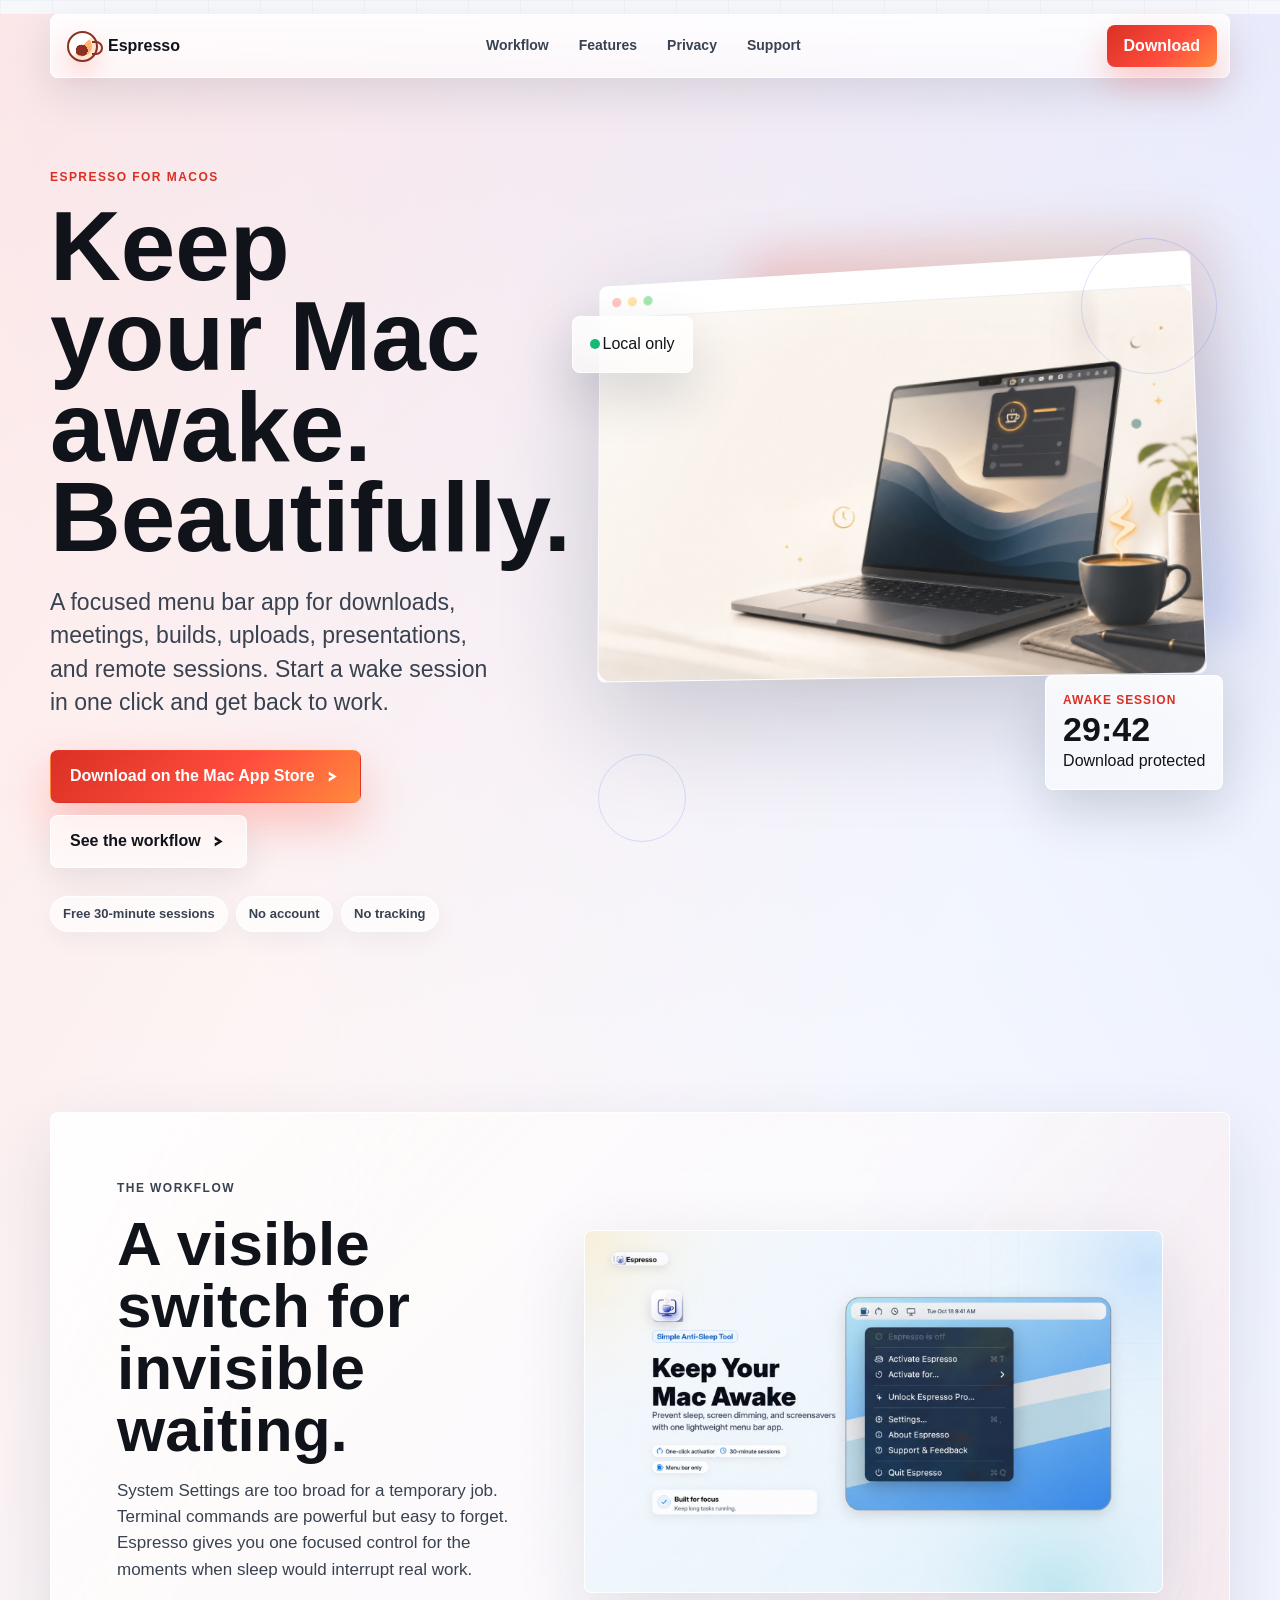
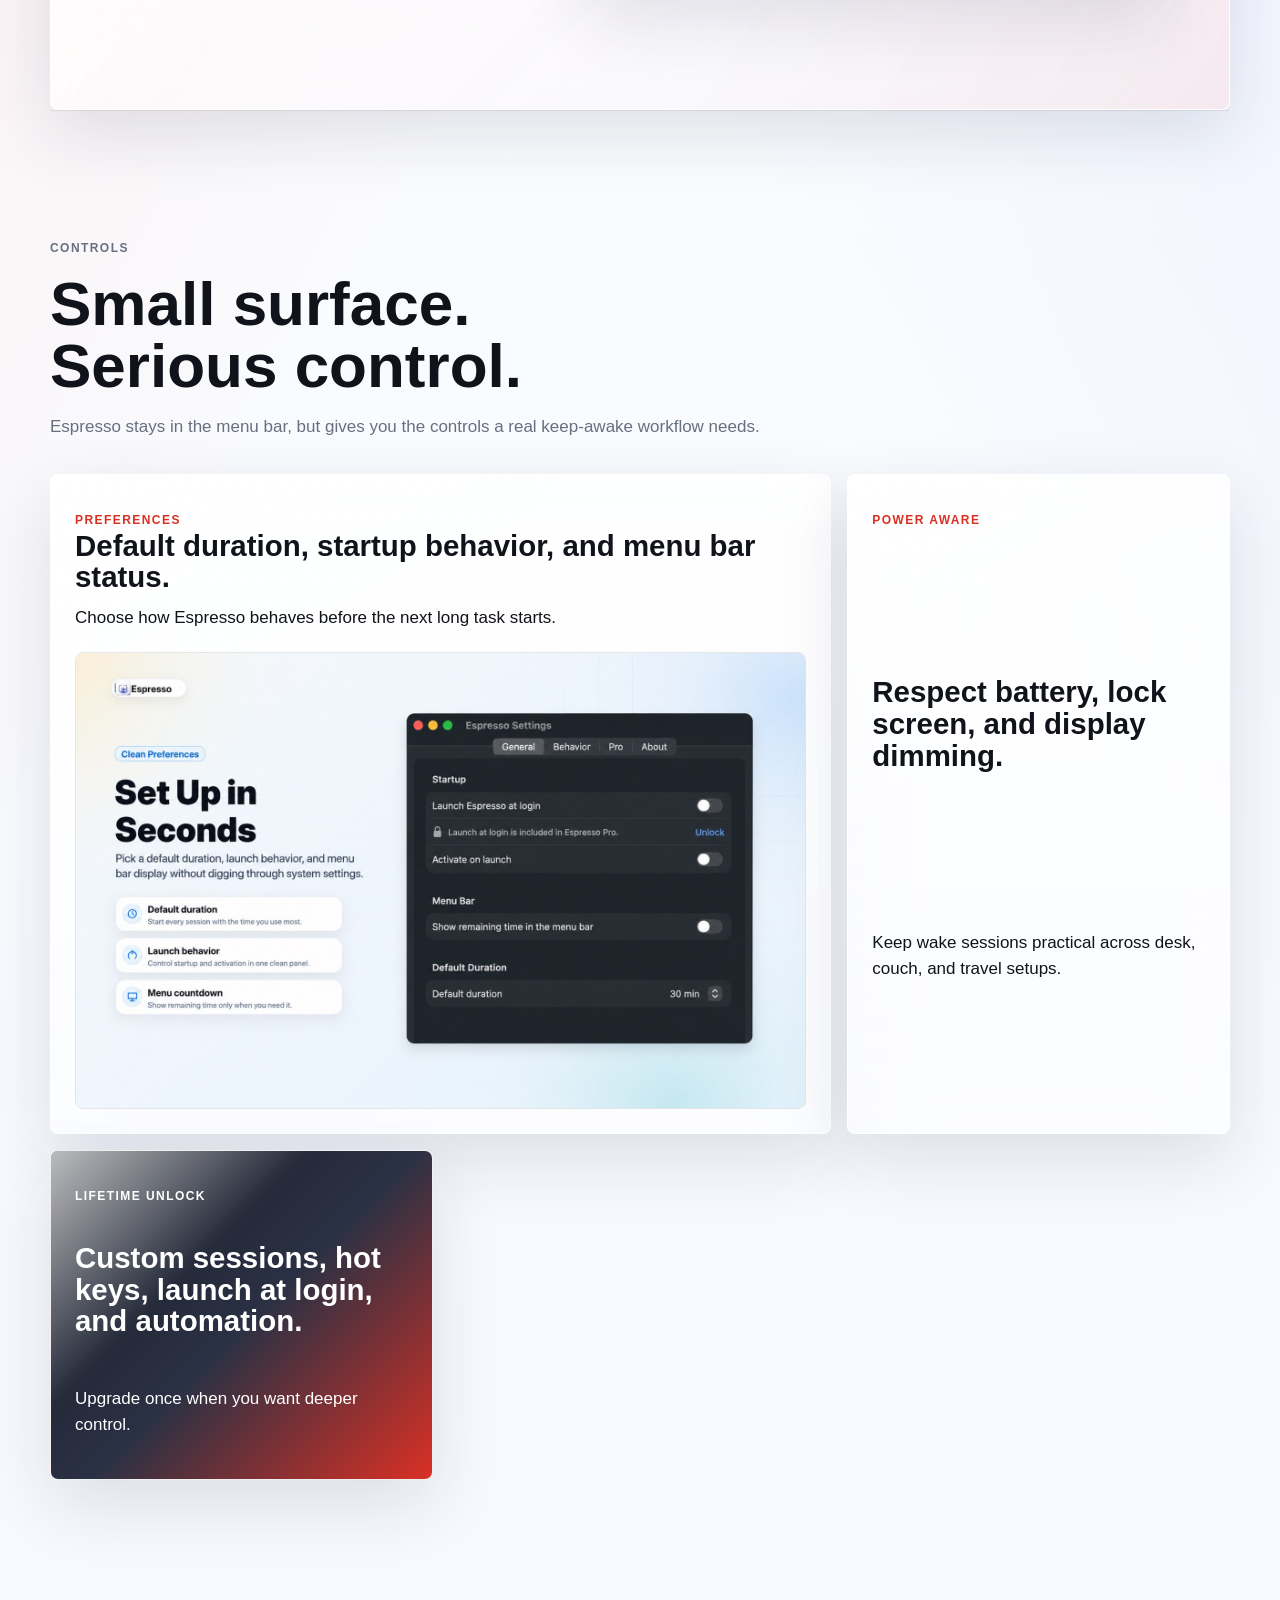
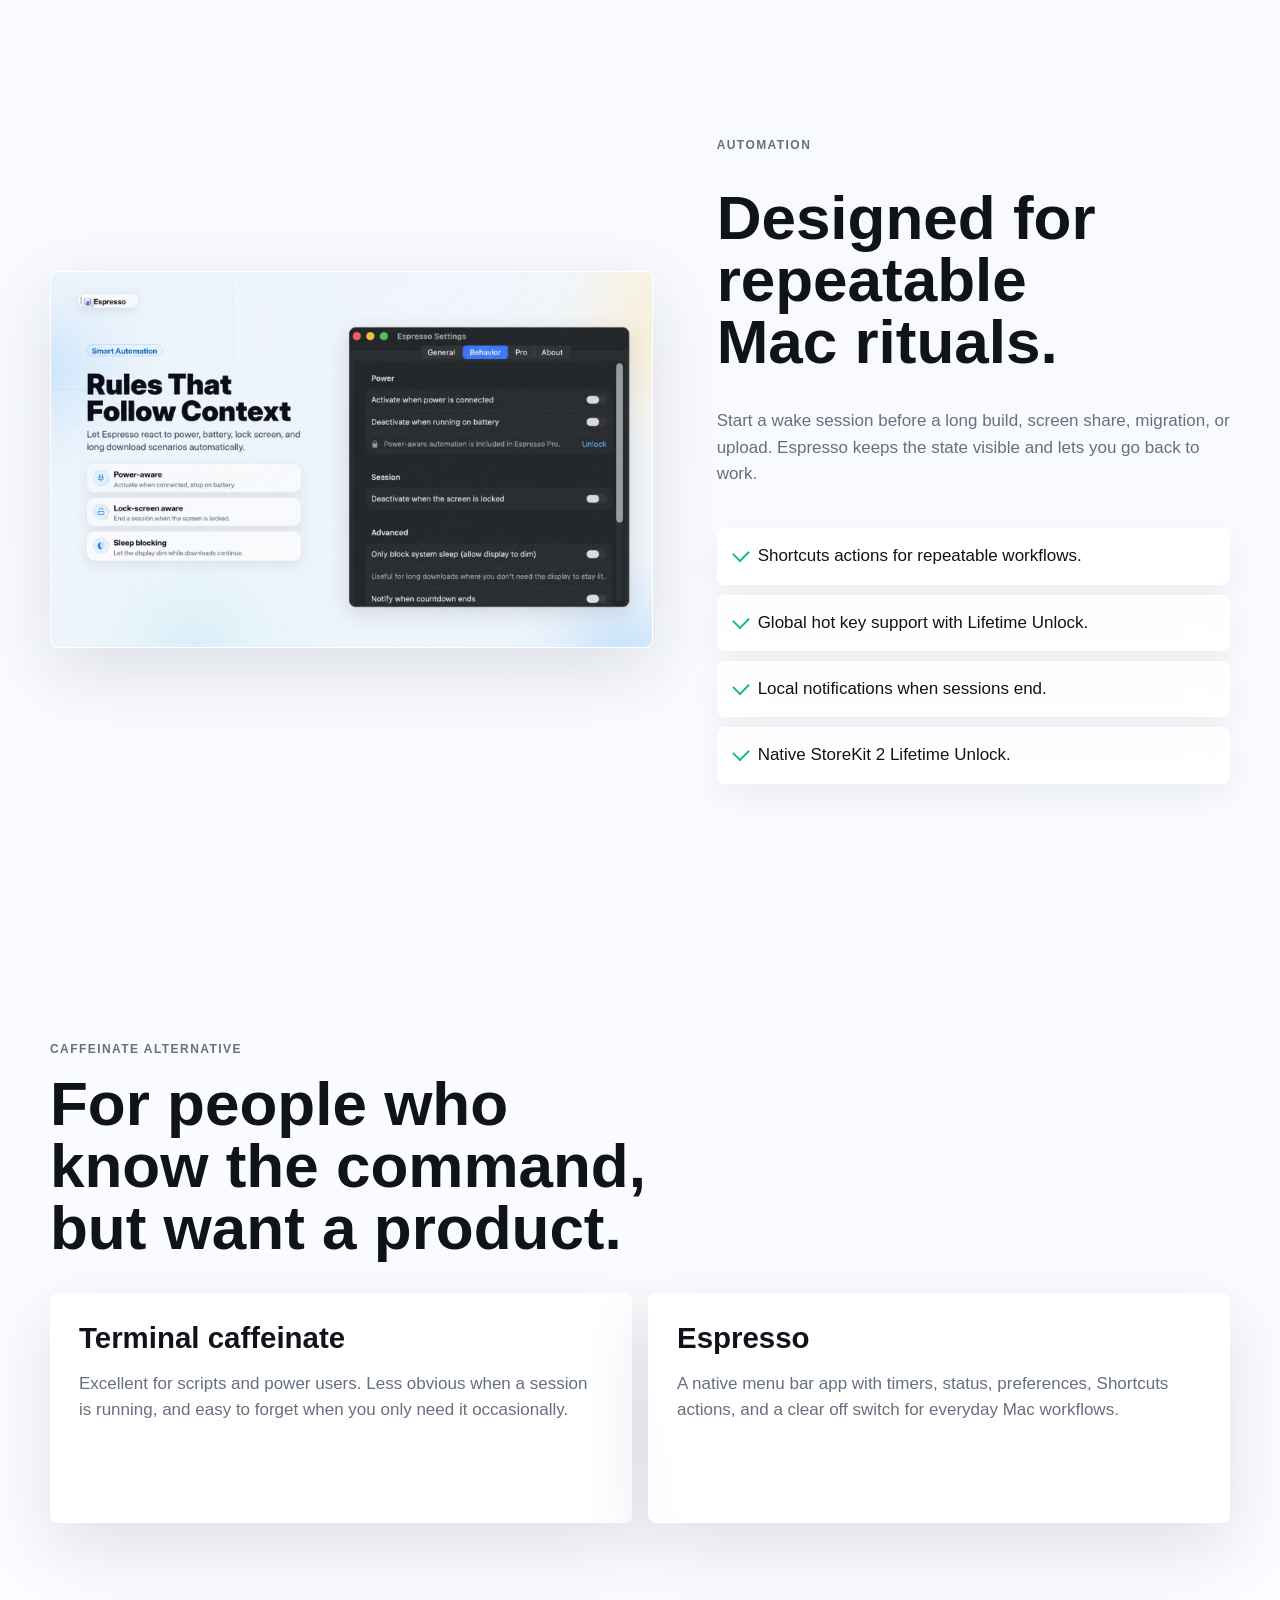
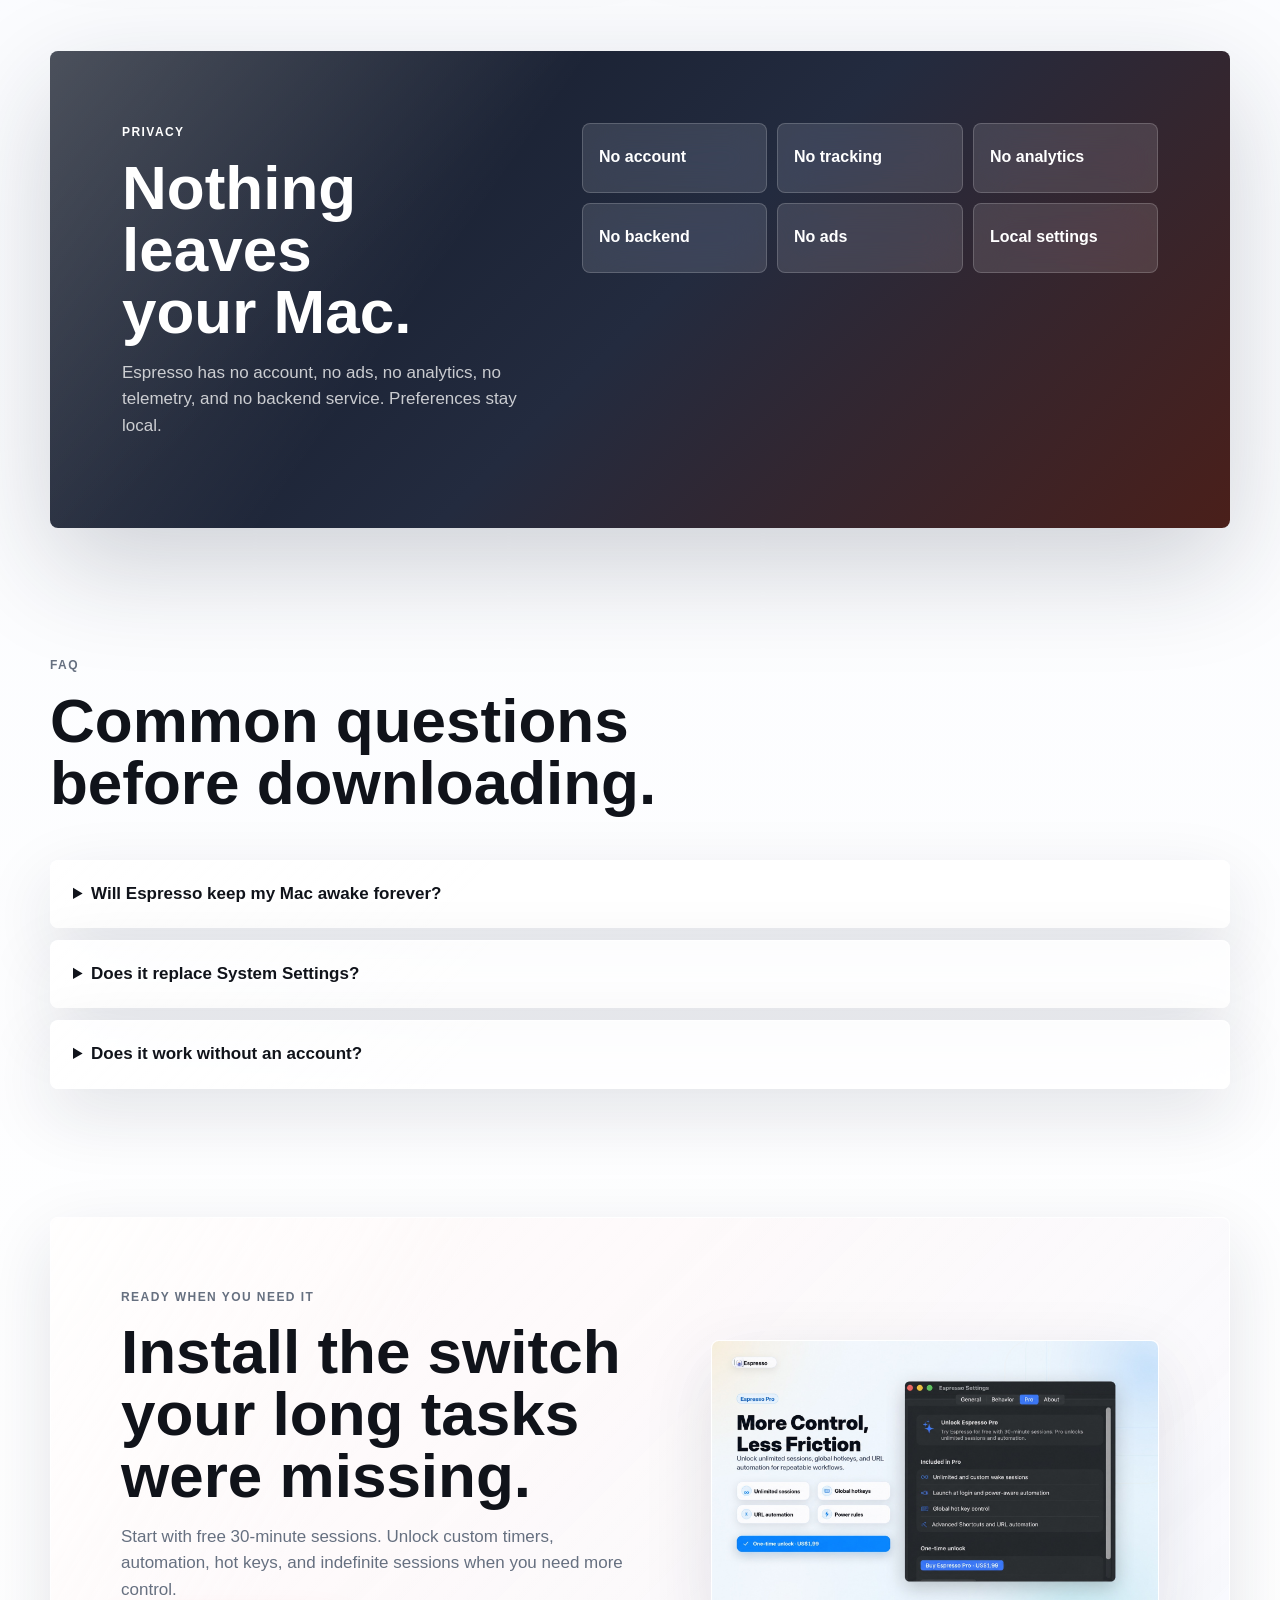
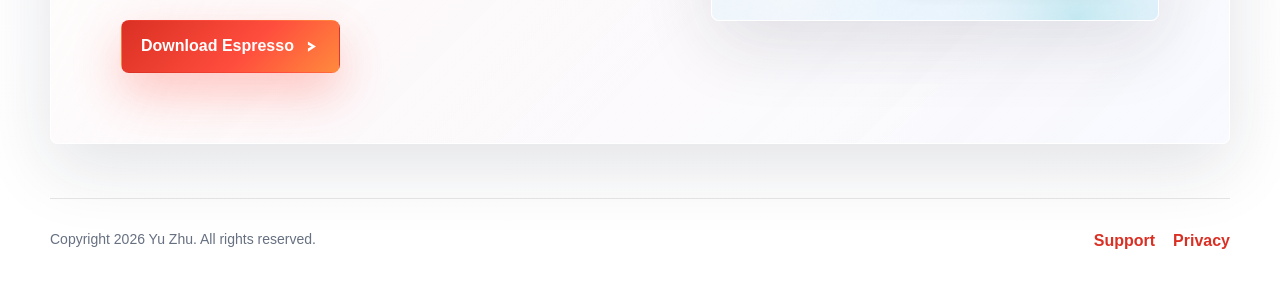
==== commit 75e173eb: "style: add glass-inspired landing page" ====
--- a/index.html
+++ b/index.html
@@ -91,9 +91,9 @@
   <main id="main">
     <section class="hero" data-reveal>
       <div class="hero-copy">
-        <p class="eyebrow">macOS menu bar sleep prevention</p>
-        <h1>Keep the long task awake.</h1>
-        <p class="lead">Espresso keeps your Mac awake during downloads, meetings, builds, uploads, presentations, and remote sessions. Start a session, watch the countdown, and let normal sleep return when it ends.</p>
+        <p class="eyebrow">Espresso for macOS</p>
+        <h1>Keep your Mac awake. <span>Beautifully.</span></h1>
+        <p class="lead">A focused menu bar app for downloads, meetings, builds, uploads, presentations, and remote sessions. Start a wake session in one click and get back to work.</p>
         <div class="actions" aria-label="Primary actions">
           <a class="button primary" href="https://apps.apple.com/app/id6773598626?mt=12">Download on the Mac App Store</a>
           <a class="button secondary" href="#workflow">See the workflow</a>
@@ -136,7 +136,7 @@
       <span>Remote sessions</span>
     </section>
 
-    <section id="workflow" class="chapter chapter-dark" data-reveal>
+    <section id="workflow" class="chapter" data-reveal>
       <div class="chapter-copy">
         <p class="eyebrow">The workflow</p>
         <h2>A visible switch for invisible waiting.</h2>
--- a/assets/styles.css
+++ b/assets/styles.css
@@ -1,46 +1,25 @@
 :root {
   color-scheme: light;
-  --bg: #fff7ec;
-  --bg-deep: #24140e;
-  --surface: #fffaf3;
-  --surface-strong: #ffffff;
-  --text: #231916;
-  --muted: #70635b;
-  --muted-strong: #4b403b;
-  --line: rgba(85, 58, 41, 0.14);
-  --line-strong: rgba(85, 58, 41, 0.24);
-  --coffee: #7c3f22;
-  --coffee-dark: #3b2117;
-  --cream: #fff1d8;
-  --amber: #d97928;
-  --mint: #49b98f;
-  --blue: #4267ff;
-  --shadow: 0 28px 80px rgba(67, 38, 24, 0.16);
-  --shadow-strong: 0 40px 110px rgba(48, 24, 13, 0.26);
+  --bg: #f6f8fc;
+  --paper: #ffffff;
+  --paper-soft: #f2f5fb;
+  --glass: rgba(255, 255, 255, 0.66);
+  --glass-strong: rgba(255, 255, 255, 0.82);
+  --glass-edge: rgba(255, 255, 255, 0.92);
+  --ink: #10131a;
+  --muted: #667080;
+  --muted-strong: #394250;
+  --line: rgba(16, 19, 26, 0.1);
+  --line-strong: rgba(16, 19, 26, 0.18);
+  --red: #ff4d3d;
+  --red-dark: #da3024;
+  --orange: #ff8a3d;
+  --yellow: #ffd76a;
+  --blue: #2458ff;
+  --green: #17b978;
+  --shadow: 0 24px 70px rgba(25, 35, 56, 0.12);
+  --shadow-strong: 0 38px 110px rgba(25, 35, 56, 0.2);
   --radius: 8px;
-}
-
-@media (prefers-color-scheme: dark) {
-  :root {
-    color-scheme: dark;
-    --bg: #17110e;
-    --bg-deep: #070403;
-    --surface: #221915;
-    --surface-strong: #2b1e19;
-    --text: #fff7ed;
-    --muted: #c8b7a9;
-    --muted-strong: #e7d7c8;
-    --line: rgba(255, 236, 214, 0.12);
-    --line-strong: rgba(255, 236, 214, 0.22);
-    --coffee: #f0a35d;
-    --coffee-dark: #f8dcc4;
-    --cream: #32231b;
-    --amber: #f6a64d;
-    --mint: #6ee7b7;
-    --blue: #9bb3ff;
-    --shadow: 0 28px 80px rgba(0, 0, 0, 0.38);
-    --shadow-strong: 0 40px 110px rgba(0, 0, 0, 0.48);
-  }
 }
 
 * {
@@ -56,13 +35,13 @@
   margin: 0;
   min-width: 320px;
   overflow-x: hidden;
-  background:
-    radial-gradient(circle at 15% 8%, rgba(255, 198, 117, 0.28), transparent 26rem),
-    radial-gradient(circle at 90% 0%, rgba(73, 185, 143, 0.2), transparent 24rem),
-    linear-gradient(180deg, var(--bg) 0%, #fffdf8 42%, #fff5e8 100%);
-  color: var(--text);
+  color: var(--ink);
   font-family: -apple-system, BlinkMacSystemFont, "Inter", "Segoe UI", sans-serif;
   line-height: 1.55;
+  background:
+    linear-gradient(122deg, rgba(255, 77, 61, 0.12) 0%, transparent 28%),
+    linear-gradient(238deg, rgba(36, 88, 255, 0.1) 0%, transparent 30%),
+    linear-gradient(180deg, #ffffff 0%, #f7f9fe 44%, #ffffff 100%);
 }
 
 body::before {
@@ -71,12 +50,12 @@
   z-index: -1;
   pointer-events: none;
   content: "";
-  opacity: 0.36;
+  opacity: 0.55;
   background-image:
-    linear-gradient(rgba(83, 53, 34, 0.07) 1px, transparent 1px),
-    linear-gradient(90deg, rgba(83, 53, 34, 0.07) 1px, transparent 1px);
-  background-size: 48px 48px;
-  mask-image: linear-gradient(to bottom, #000 0%, transparent 72%);
+    linear-gradient(rgba(24, 32, 52, 0.055) 1px, transparent 1px),
+    linear-gradient(90deg, rgba(24, 32, 52, 0.055) 1px, transparent 1px);
+  background-size: 52px 52px;
+  mask-image: linear-gradient(to bottom, #000 0%, rgba(0, 0, 0, 0.62) 42%, transparent 88%);
 }
 
 img {
@@ -86,8 +65,8 @@
 }
 
 a {
-  color: var(--coffee);
-  font-weight: 700;
+  color: var(--red-dark);
+  font-weight: 760;
   text-decoration: none;
 }
 
@@ -108,8 +87,8 @@
   top: -80px;
   z-index: 30;
   padding: 10px 12px;
-  color: var(--text);
-  background: var(--surface-strong);
+  color: var(--ink);
+  background: var(--paper);
   border: 1px solid var(--line);
   border-radius: var(--radius);
 }
@@ -132,20 +111,21 @@
 
 .site-nav {
   position: sticky;
-  top: 12px;
+  top: 14px;
   z-index: 20;
   display: grid;
   grid-template-columns: auto 1fr auto;
+  gap: 18px;
   align-items: center;
-  gap: 18px;
-  min-height: 62px;
-  margin-top: 12px;
+  min-height: 64px;
+  margin-top: 14px;
   padding: 10px 12px 10px 16px;
-  background: rgba(255, 250, 243, 0.76);
-  border: 1px solid var(--line);
-  border-radius: var(--radius);
-  box-shadow: 0 16px 48px rgba(76, 41, 22, 0.1);
-  backdrop-filter: blur(20px);
+  background:
+    linear-gradient(180deg, rgba(255, 255, 255, 0.9), rgba(255, 255, 255, 0.66));
+  border: 1px solid var(--glass-edge);
+  border-radius: var(--radius);
+  box-shadow: 0 16px 44px rgba(20, 30, 50, 0.11);
+  backdrop-filter: blur(28px) saturate(1.4);
 }
 
 .brand,
@@ -156,8 +136,8 @@
 
 .brand {
   gap: 10px;
-  color: var(--text);
-  font-weight: 820;
+  color: var(--ink);
+  font-weight: 860;
 }
 
 .brand:hover,
@@ -167,14 +147,16 @@
 
 .brand-mark {
   position: relative;
-  width: 30px;
-  height: 30px;
+  width: 31px;
+  height: 31px;
   border-radius: 50%;
   background:
-    radial-gradient(circle at 50% 67%, var(--coffee) 0 25%, transparent 26%),
-    linear-gradient(135deg, #fff6e9 0 54%, #f1c899 55% 100%);
-  border: 2px solid rgba(124, 63, 34, 0.82);
-  box-shadow: inset 0 0 0 4px rgba(255, 255, 255, 0.52);
+    radial-gradient(circle at 47% 65%, #8f2f24 0 26%, transparent 27%),
+    linear-gradient(135deg, #fff 0 48%, #ffb16f 49% 100%);
+  border: 2px solid #8f2f24;
+  box-shadow:
+    inset 0 0 0 4px rgba(255, 255, 255, 0.68),
+    0 10px 22px rgba(255, 77, 61, 0.2);
 }
 
 .brand-mark::after {
@@ -184,41 +166,41 @@
   width: 9px;
   height: 10px;
   content: "";
-  border: 2px solid rgba(124, 63, 34, 0.82);
+  border: 2px solid #8f2f24;
   border-left: 0;
-  border-radius: 0 8px 8px 0;
+  border-radius: 0 9px 9px 0;
 }
 
 .nav-links {
   justify-content: center;
-  gap: clamp(12px, 2.4vw, 26px);
+  gap: clamp(14px, 2.4vw, 30px);
   font-size: 14px;
 }
 
 .nav-links a {
   color: var(--muted-strong);
-  font-weight: 720;
+  font-weight: 760;
 }
 
 .nav-cta {
   display: inline-flex;
   align-items: center;
   justify-content: center;
-  min-height: 40px;
-  padding: 0 16px;
-  color: #fffaf4;
-  background: var(--coffee-dark);
-  border-radius: var(--radius);
-  box-shadow: 0 12px 28px rgba(66, 35, 20, 0.18);
+  min-height: 42px;
+  padding: 0 17px;
+  color: #fff;
+  background: linear-gradient(135deg, var(--red-dark), var(--red) 58%, var(--orange));
+  border-radius: var(--radius);
+  box-shadow: 0 16px 34px rgba(255, 77, 61, 0.28);
 }
 
 .hero {
   display: grid;
-  grid-template-columns: minmax(0, 0.84fr) minmax(400px, 1.16fr);
-  gap: clamp(28px, 5vw, 74px);
+  grid-template-columns: minmax(0, 0.82fr) minmax(420px, 1.18fr);
+  gap: clamp(32px, 5vw, 74px);
   align-items: center;
   min-height: clamp(680px, calc(100vh - 94px), 820px);
-  padding: clamp(56px, 7vw, 92px) 0 clamp(48px, 6vw, 82px);
+  padding: clamp(60px, 7vw, 90px) 0 clamp(40px, 6vw, 72px);
 }
 
 .hero-copy,
@@ -231,11 +213,11 @@
 }
 
 .eyebrow {
-  margin: 0 0 14px;
-  color: var(--coffee);
+  margin: 0 0 15px;
+  color: var(--red-dark);
   font-size: 12px;
-  font-weight: 860;
-  letter-spacing: 0.11em;
+  font-weight: 900;
+  letter-spacing: 0.12em;
   text-transform: uppercase;
 }
 
@@ -249,22 +231,29 @@
 h1 {
   max-width: 720px;
   margin: 0;
-  font-size: clamp(54px, 8.4vw, 104px);
+  color: var(--ink);
+  font-size: clamp(56px, 8vw, 98px);
   line-height: 0.92;
   text-wrap: balance;
 }
 
+h1 span {
+  display: block;
+}
+
 h2 {
   margin: 0;
-  font-size: clamp(34px, 5vw, 64px);
-  line-height: 0.98;
+  color: var(--ink);
+  font-size: clamp(34px, 5vw, 62px);
+  line-height: 1;
   text-wrap: balance;
 }
 
 h3 {
   margin: 0;
-  font-size: clamp(22px, 2.4vw, 34px);
-  line-height: 1.05;
+  color: var(--ink);
+  font-size: clamp(22px, 2.3vw, 32px);
+  line-height: 1.08;
 }
 
 p,
@@ -275,10 +264,10 @@
 }
 
 .lead {
-  max-width: 640px;
+  max-width: 650px;
   margin: 24px 0 0;
   color: var(--muted-strong);
-  font-size: clamp(19px, 2vw, 23px);
+  font-size: clamp(20px, 2vw, 23px);
   line-height: 1.45;
 }
 
@@ -286,7 +275,7 @@
   display: flex;
   flex-wrap: wrap;
   gap: 12px;
-  margin-top: 30px;
+  margin-top: 31px;
 }
 
 .button {
@@ -294,11 +283,16 @@
   display: inline-flex;
   align-items: center;
   justify-content: center;
-  min-height: 48px;
-  padding: 13px 18px;
+  min-height: 50px;
+  padding: 13px 19px;
   overflow: hidden;
+  color: var(--ink);
+  background:
+    linear-gradient(180deg, rgba(255, 255, 255, 0.94), rgba(255, 255, 255, 0.72));
   border: 1px solid var(--line-strong);
   border-radius: var(--radius);
+  box-shadow: 0 12px 34px rgba(25, 35, 56, 0.09);
+  backdrop-filter: blur(18px) saturate(1.3);
   transition: transform 180ms ease, box-shadow 180ms ease, background-color 180ms ease, color 180ms ease, border-color 180ms ease;
 }
 
@@ -315,6 +309,7 @@
 .button:hover {
   transform: translateY(-2px);
   text-decoration: none;
+  box-shadow: 0 18px 44px rgba(25, 35, 56, 0.14);
 }
 
 .button:hover::after {
@@ -322,16 +317,16 @@
 }
 
 .button.primary {
-  color: #fffaf3;
-  background: linear-gradient(135deg, var(--coffee-dark), var(--coffee));
+  color: #fff;
+  background: linear-gradient(135deg, var(--red-dark), var(--red) 58%, var(--orange));
   border-color: transparent;
-  box-shadow: 0 22px 50px rgba(80, 39, 20, 0.26);
+  box-shadow: 0 20px 48px rgba(255, 77, 61, 0.32);
 }
 
 .button.secondary {
-  color: var(--coffee-dark);
-  background: rgba(255, 255, 255, 0.58);
-  backdrop-filter: blur(12px);
+  color: var(--ink);
+  background: var(--glass);
+  border-color: var(--glass-edge);
 }
 
 .hero-cred {
@@ -350,29 +345,30 @@
   padding: 7px 12px;
   color: var(--muted-strong);
   font-size: 13px;
-  font-weight: 760;
-  background: rgba(255, 255, 255, 0.54);
-  border: 1px solid var(--line);
+  font-weight: 800;
+  background: var(--glass);
+  border: 1px solid var(--glass-edge);
   border-radius: 999px;
+  box-shadow: 0 8px 24px rgba(25, 35, 56, 0.05);
+  backdrop-filter: blur(16px) saturate(1.2);
 }
 
 .hero-stage {
   position: relative;
-  min-height: clamp(460px, 58vw, 680px);
+  min-height: clamp(480px, 57vw, 650px);
   perspective: 1200px;
 }
 
 .stage-glow {
   position: absolute;
-  inset: 9% 5% auto auto;
-  width: 64%;
-  height: 56%;
-  border-radius: 46% 54% 50% 50%;
-  background:
-    radial-gradient(circle at 45% 45%, rgba(255, 199, 117, 0.76), transparent 60%),
-    radial-gradient(circle at 62% 58%, rgba(73, 185, 143, 0.42), transparent 64%);
-  filter: blur(18px);
-  transform: rotate(-8deg);
+  inset: 2% 0 auto auto;
+  width: 72%;
+  height: 64%;
+  border-radius: 28px;
+  background:
+    linear-gradient(135deg, rgba(255, 77, 61, 0.22), rgba(255, 138, 61, 0.18) 38%, rgba(36, 88, 255, 0.14));
+  filter: blur(22px);
+  transform: rotate(-4deg);
   animation: glow-drift 8s ease-in-out infinite alternate;
 }
 
@@ -383,21 +379,25 @@
 .feature-card,
 .comparison-grid article,
 details {
-  border: 1px solid var(--line);
+  border: 1px solid var(--glass-edge);
   border-radius: var(--radius);
   box-shadow: var(--shadow);
+  backdrop-filter: blur(24px) saturate(1.35);
 }
 
 .app-window {
   position: absolute;
-  inset: 9% 0 auto 4%;
-  width: 88%;
+  inset: 6% 0 auto 2%;
+  width: 92%;
   margin: 0;
   overflow: hidden;
-  background: rgba(255, 250, 243, 0.88);
-  transform: rotateX(6deg) rotateY(-10deg) rotateZ(1deg);
+  background:
+    linear-gradient(180deg, rgba(255, 255, 255, 0.86), rgba(255, 255, 255, 0.64));
+  border-color: rgba(255, 255, 255, 0.95);
+  transform: rotateX(5deg) rotateY(-8deg) rotateZ(-1deg);
   transform-style: preserve-3d;
   box-shadow: var(--shadow-strong);
+  backdrop-filter: blur(28px) saturate(1.35);
 }
 
 .app-window::after {
@@ -405,7 +405,9 @@
   inset: 0;
   content: "";
   pointer-events: none;
-  background: linear-gradient(120deg, rgba(255, 255, 255, 0.34), transparent 38%, rgba(255, 255, 255, 0.12));
+  background:
+    linear-gradient(120deg, rgba(255, 255, 255, 0.55), transparent 32%, rgba(255, 255, 255, 0.18)),
+    linear-gradient(180deg, rgba(255, 255, 255, 0.34), transparent 20%);
 }
 
 .app-window img,
@@ -423,24 +425,25 @@
   gap: 7px;
   align-items: center;
   height: 34px;
-  padding: 0 12px;
-  background: rgba(255, 251, 246, 0.86);
+  padding: 0 13px;
+  background: rgba(255, 255, 255, 0.72);
   border-bottom: 1px solid var(--line);
+  backdrop-filter: blur(20px) saturate(1.25);
 }
 
 .window-bar span {
   width: 10px;
   height: 10px;
   border-radius: 50%;
-  background: #ef6a5f;
+  background: #ff6259;
 }
 
 .window-bar span:nth-child(2) {
-  background: #f2be4d;
+  background: #ffbd2e;
 }
 
 .window-bar span:nth-child(3) {
-  background: #61c554;
+  background: #28c840;
 }
 
 .floating-panel {
@@ -448,25 +451,26 @@
   display: grid;
   gap: 3px;
   padding: 15px 17px;
-  color: #fffaf3;
-  background: rgba(39, 22, 15, 0.82);
-  border: 1px solid rgba(255, 255, 255, 0.18);
-  border-radius: var(--radius);
-  box-shadow: 0 22px 52px rgba(41, 20, 9, 0.28);
-  backdrop-filter: blur(20px);
+  color: var(--ink);
+  background:
+    linear-gradient(180deg, rgba(255, 255, 255, 0.86), rgba(255, 255, 255, 0.58));
+  border: 1px solid var(--glass-edge);
+  border-radius: var(--radius);
+  box-shadow: 0 22px 52px rgba(25, 35, 56, 0.16);
+  backdrop-filter: blur(26px) saturate(1.35);
 }
 
 .panel-kicker {
-  color: rgba(255, 250, 243, 0.72);
+  color: var(--red-dark);
   font-size: 12px;
-  font-weight: 760;
+  font-weight: 860;
+  letter-spacing: 0.08em;
   text-transform: uppercase;
-  letter-spacing: 0.08em;
 }
 
 .panel-timer {
-  right: 2%;
-  bottom: 16%;
+  right: 1%;
+  bottom: 13%;
   min-width: 168px;
   animation: float-panel 5s ease-in-out infinite;
 }
@@ -477,8 +481,8 @@
 }
 
 .panel-status {
-  left: 1%;
-  top: 17%;
+  left: 0;
+  top: 14%;
   grid-auto-flow: column;
   align-items: center;
   animation: float-panel 5.6s ease-in-out infinite reverse;
@@ -488,31 +492,31 @@
   width: 10px;
   height: 10px;
   border-radius: 50%;
-  background: var(--mint);
-  box-shadow: 0 0 0 0 rgba(73, 185, 143, 0.65);
+  background: var(--green);
+  box-shadow: 0 0 0 0 rgba(37, 184, 132, 0.64);
   animation: pulse 2s ease-out infinite;
 }
 
 .orbit {
   position: absolute;
-  border: 1px solid rgba(124, 63, 34, 0.18);
+  border: 1px solid rgba(36, 88, 255, 0.16);
   border-radius: 999px;
   pointer-events: none;
 }
 
 .orbit-one {
-  right: 5%;
-  top: 4%;
-  width: 130px;
-  height: 130px;
+  right: 2%;
+  top: 2%;
+  width: 136px;
+  height: 136px;
   animation: spin-soft 18s linear infinite;
 }
 
 .orbit-two {
   left: 4%;
-  bottom: 7%;
-  width: 86px;
-  height: 86px;
+  bottom: 5%;
+  width: 88px;
+  height: 88px;
   animation: spin-soft 14s linear infinite reverse;
 }
 
@@ -521,31 +525,49 @@
   flex-wrap: wrap;
   justify-content: center;
   gap: 10px;
-  padding: 18px 0 52px;
+  padding: 10px 0 62px;
 }
 
 .chapter {
+  position: relative;
   display: grid;
   grid-template-columns: minmax(0, 0.82fr) minmax(0, 1.18fr);
   gap: clamp(28px, 5vw, 64px);
   align-items: center;
-  padding: clamp(38px, 6vw, 68px);
-  color: #fff8ed;
-  background:
-    radial-gradient(circle at 10% 15%, rgba(217, 121, 40, 0.36), transparent 22rem),
-    linear-gradient(135deg, #21120d, #3c2116 54%, #23140f);
-  border: 1px solid rgba(255, 244, 226, 0.14);
-  border-radius: var(--radius);
-  box-shadow: var(--shadow-strong);
-}
-
-.chapter h2,
-.chapter .eyebrow {
-  color: #fff8ed;
+  padding: clamp(36px, 6vw, 66px);
+  overflow: hidden;
+  color: var(--ink);
+  background:
+    linear-gradient(135deg, rgba(255, 255, 255, 0.86), rgba(255, 255, 255, 0.6)),
+    linear-gradient(135deg, rgba(255, 77, 61, 0.1), rgba(36, 88, 255, 0.08));
+  border: 1px solid var(--glass-edge);
+  border-radius: var(--radius);
+  box-shadow: var(--shadow);
+  backdrop-filter: blur(24px) saturate(1.35);
+}
+
+.chapter::before {
+  position: absolute;
+  inset: 0;
+  content: "";
+  pointer-events: none;
+  background:
+    linear-gradient(120deg, rgba(255, 255, 255, 0.72), transparent 28%),
+    linear-gradient(300deg, rgba(255, 77, 61, 0.08), transparent 38%);
+}
+
+.chapter > *,
+.feature-card > *,
+.comparison-grid article > *,
+.privacy-band > *,
+.final-cta > *,
+details > * {
+  position: relative;
+  z-index: 1;
 }
 
 .chapter p {
-  color: rgba(255, 248, 237, 0.74);
+  color: var(--muted-strong);
 }
 
 .feature-pills {
@@ -556,9 +578,7 @@
 }
 
 .feature-pills span {
-  color: #fff8ed;
-  background: rgba(255, 255, 255, 0.1);
-  border-color: rgba(255, 255, 255, 0.16);
+  background: var(--glass-strong);
 }
 
 .showcase-card,
@@ -566,15 +586,15 @@
 .cta-card {
   margin: 0;
   overflow: hidden;
-  background: var(--surface-strong);
+  background: var(--glass-strong);
 }
 
 .section {
-  padding: clamp(76px, 10vw, 132px) 0;
+  padding: clamp(76px, 10vw, 128px) 0;
 }
 
 .section-heading {
-  max-width: 760px;
+  max-width: 780px;
   margin-bottom: 34px;
 }
 
@@ -588,7 +608,7 @@
 }
 
 .feature-board {
-  border-top: 1px solid var(--line);
+  border-top: 1px solid rgba(16, 19, 26, 0.08);
 }
 
 .feature-grid {
@@ -604,9 +624,20 @@
   min-height: 330px;
   padding: 24px;
   overflow: hidden;
-  background: rgba(255, 250, 243, 0.76);
-  backdrop-filter: blur(18px);
+  background:
+    linear-gradient(180deg, rgba(255, 255, 255, 0.82), rgba(255, 255, 255, 0.58));
+  backdrop-filter: blur(26px) saturate(1.35);
   transition: transform 220ms ease, box-shadow 220ms ease;
+}
+
+.feature-card::before,
+.comparison-grid article::before,
+details::before {
+  position: absolute;
+  inset: 0;
+  content: "";
+  pointer-events: none;
+  background: linear-gradient(135deg, rgba(255, 255, 255, 0.64), transparent 36%);
 }
 
 .feature-card:hover {
@@ -629,15 +660,16 @@
 }
 
 .accent-card {
-  color: #fffaf4;
-  background:
-    radial-gradient(circle at 100% 0%, rgba(255, 217, 154, 0.28), transparent 16rem),
-    linear-gradient(135deg, var(--coffee-dark), var(--coffee));
-}
-
+  color: #fff;
+  background:
+    linear-gradient(135deg, rgba(255, 255, 255, 0.18), transparent 38%),
+    linear-gradient(135deg, #151923, #2b3144 52%, var(--red-dark));
+}
+
+.accent-card h3,
 .accent-card .eyebrow,
 .accent-card p {
-  color: rgba(255, 250, 244, 0.82);
+  color: #fff;
 }
 
 .image-story,
@@ -664,9 +696,11 @@
 .check-list li {
   position: relative;
   padding: 14px 16px 14px 40px;
-  background: rgba(255, 255, 255, 0.58);
-  border: 1px solid var(--line);
-  border-radius: var(--radius);
+  background: var(--glass-strong);
+  border: 1px solid var(--glass-edge);
+  border-radius: var(--radius);
+  box-shadow: 0 12px 32px rgba(25, 35, 56, 0.06);
+  backdrop-filter: blur(18px) saturate(1.2);
 }
 
 .check-list li::before {
@@ -676,8 +710,8 @@
   width: 12px;
   height: 9px;
   content: "";
-  border-left: 2px solid var(--mint);
-  border-bottom: 2px solid var(--mint);
+  border-left: 2px solid var(--green);
+  border-bottom: 2px solid var(--green);
   transform: rotate(-45deg);
 }
 
@@ -688,33 +722,45 @@
 }
 
 .comparison-grid article {
+  position: relative;
+  overflow: hidden;
   min-height: 230px;
   padding: 28px;
-  background: var(--surface);
+  background: var(--glass-strong);
 }
 
 .privacy-band {
+  position: relative;
   display: grid;
   grid-template-columns: minmax(0, 0.82fr) minmax(0, 1.18fr);
   gap: clamp(28px, 5vw, 60px);
   align-items: start;
   padding: clamp(42px, 6vw, 72px);
-  color: #fff8ed;
-  background:
-    linear-gradient(135deg, rgba(33, 18, 13, 0.94), rgba(18, 41, 34, 0.94)),
-    var(--bg-deep);
+  overflow: hidden;
+  color: #fff;
+  background:
+    linear-gradient(135deg, rgba(255, 255, 255, 0.08), transparent 32%),
+    linear-gradient(135deg, #111827, #232b3f 52%, #4a1f1a);
   border-radius: var(--radius);
   box-shadow: var(--shadow-strong);
+}
+
+.privacy-band::before {
+  position: absolute;
+  inset: 0;
+  content: "";
+  pointer-events: none;
+  background: linear-gradient(125deg, rgba(255, 255, 255, 0.18), transparent 36%);
 }
 
 .privacy-band .eyebrow,
 .privacy-band h2 {
-  color: #fff8ed;
+  color: #fff;
 }
 
 .privacy-band p {
   max-width: 560px;
-  color: rgba(255, 248, 237, 0.72);
+  color: rgba(255, 255, 255, 0.76);
 }
 
 .privacy-grid {
@@ -728,11 +774,12 @@
   align-items: center;
   min-height: 70px;
   padding: 16px;
-  color: #fff8ed;
-  font-weight: 790;
-  background: rgba(255, 255, 255, 0.08);
-  border: 1px solid rgba(255, 255, 255, 0.14);
-  border-radius: var(--radius);
+  color: #fff;
+  font-weight: 820;
+  background: rgba(255, 255, 255, 0.12);
+  border: 1px solid rgba(255, 255, 255, 0.18);
+  border-radius: var(--radius);
+  backdrop-filter: blur(18px) saturate(1.2);
 }
 
 .faq {
@@ -741,8 +788,10 @@
 }
 
 details {
+  position: relative;
+  overflow: hidden;
   padding: 20px 22px;
-  background: rgba(255, 250, 243, 0.76);
+  background: var(--glass-strong);
 }
 
 summary {
@@ -755,14 +804,25 @@
 }
 
 .final-cta {
+  position: relative;
   padding: clamp(42px, 6vw, 70px);
   margin-bottom: 54px;
-  background:
-    radial-gradient(circle at 70% 20%, rgba(73, 185, 143, 0.22), transparent 22rem),
-    linear-gradient(135deg, #fffaf3, #ffe9c2);
-  border: 1px solid var(--line);
+  overflow: hidden;
+  background:
+    linear-gradient(135deg, rgba(255, 255, 255, 0.86), rgba(255, 255, 255, 0.58)),
+    linear-gradient(135deg, rgba(255, 77, 61, 0.14), rgba(36, 88, 255, 0.08));
+  border: 1px solid var(--glass-edge);
   border-radius: var(--radius);
   box-shadow: var(--shadow);
+  backdrop-filter: blur(24px) saturate(1.35);
+}
+
+.final-cta::before {
+  position: absolute;
+  inset: 0;
+  content: "";
+  pointer-events: none;
+  background: linear-gradient(120deg, rgba(255, 255, 255, 0.7), transparent 30%);
 }
 
 .final-cta p {
@@ -804,10 +864,10 @@
 
 @keyframes glow-drift {
   from {
-    transform: translate3d(0, 0, 0) rotate(-8deg) scale(1);
+    transform: translate3d(0, 0, 0) rotate(-4deg) scale(1);
   }
   to {
-    transform: translate3d(-28px, 18px, 0) rotate(6deg) scale(1.06);
+    transform: translate3d(-24px, 16px, 0) rotate(4deg) scale(1.035);
   }
 }
 
@@ -823,10 +883,10 @@
 
 @keyframes pulse {
   0% {
-    box-shadow: 0 0 0 0 rgba(73, 185, 143, 0.65);
+    box-shadow: 0 0 0 0 rgba(37, 184, 132, 0.64);
   }
   100% {
-    box-shadow: 0 0 0 12px rgba(73, 185, 143, 0);
+    box-shadow: 0 0 0 12px rgba(37, 184, 132, 0);
   }
 }
 
@@ -940,13 +1000,33 @@
     padding-top: 44px;
   }
 
+  h1 {
+    font-size: clamp(40px, 12vw, 48px);
+    line-height: 0.98;
+  }
+
+  h2 {
+    font-size: clamp(31px, 9.4vw, 42px);
+  }
+
+  .lead {
+    font-size: 18px;
+  }
+
   .actions,
   .button {
     width: 100%;
   }
 
   .hero-stage {
-    min-height: 360px;
+    overflow: hidden;
+    min-height: 330px;
+  }
+
+  .app-window {
+    inset: 8% 0 auto 0;
+    width: 100%;
+    transform: rotateX(3deg) rotateY(-2deg) rotateZ(-1deg);
   }
 
   .window-bar {
@@ -954,13 +1034,14 @@
   }
 
   .panel-timer {
-    right: 0;
-    bottom: 9%;
+    right: 8px;
+    bottom: 17%;
+    min-width: 142px;
   }
 
   .panel-status {
     left: 0;
-    top: 7%;
+    top: 10%;
   }
 
   .floating-panel {
@@ -969,6 +1050,11 @@
 
   .panel-timer strong {
     font-size: 28px;
+  }
+
+  .hero-cred,
+  .logo-strip {
+    justify-content: flex-start;
   }
 
   .chapter,
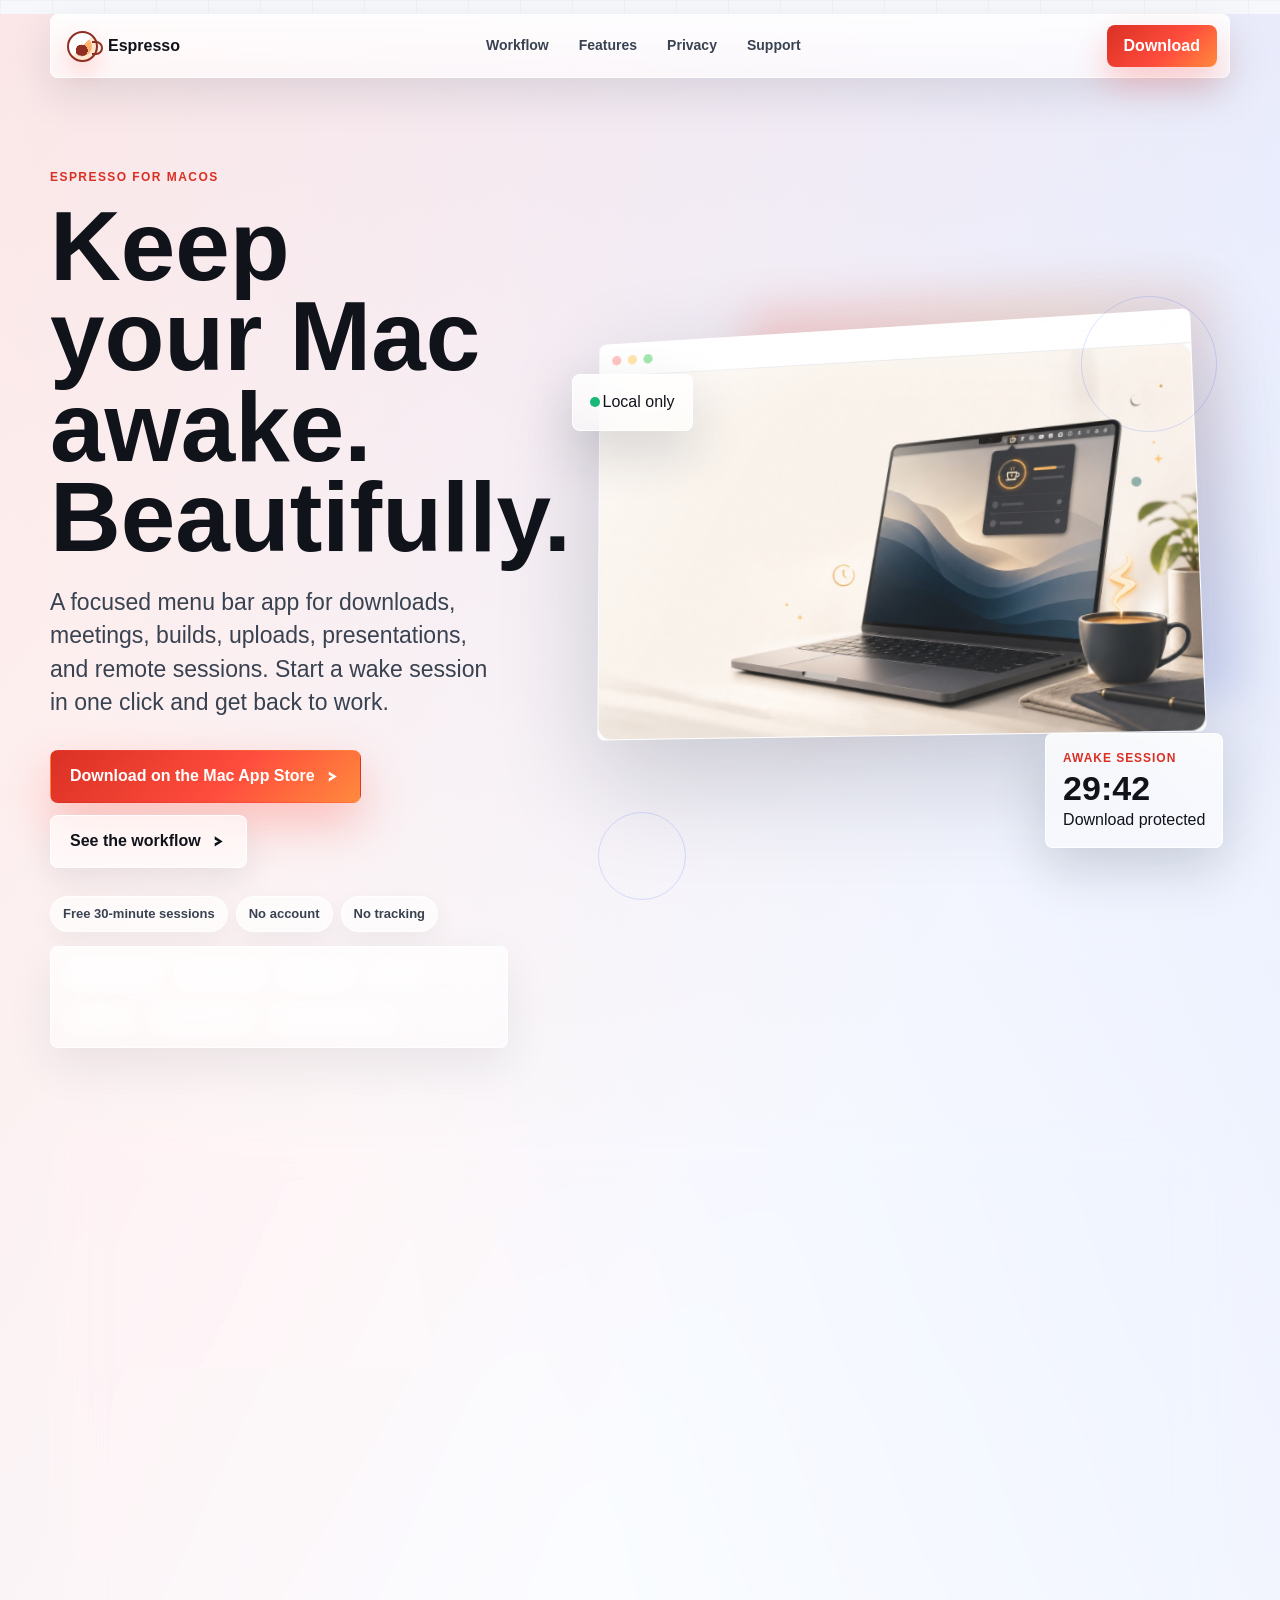
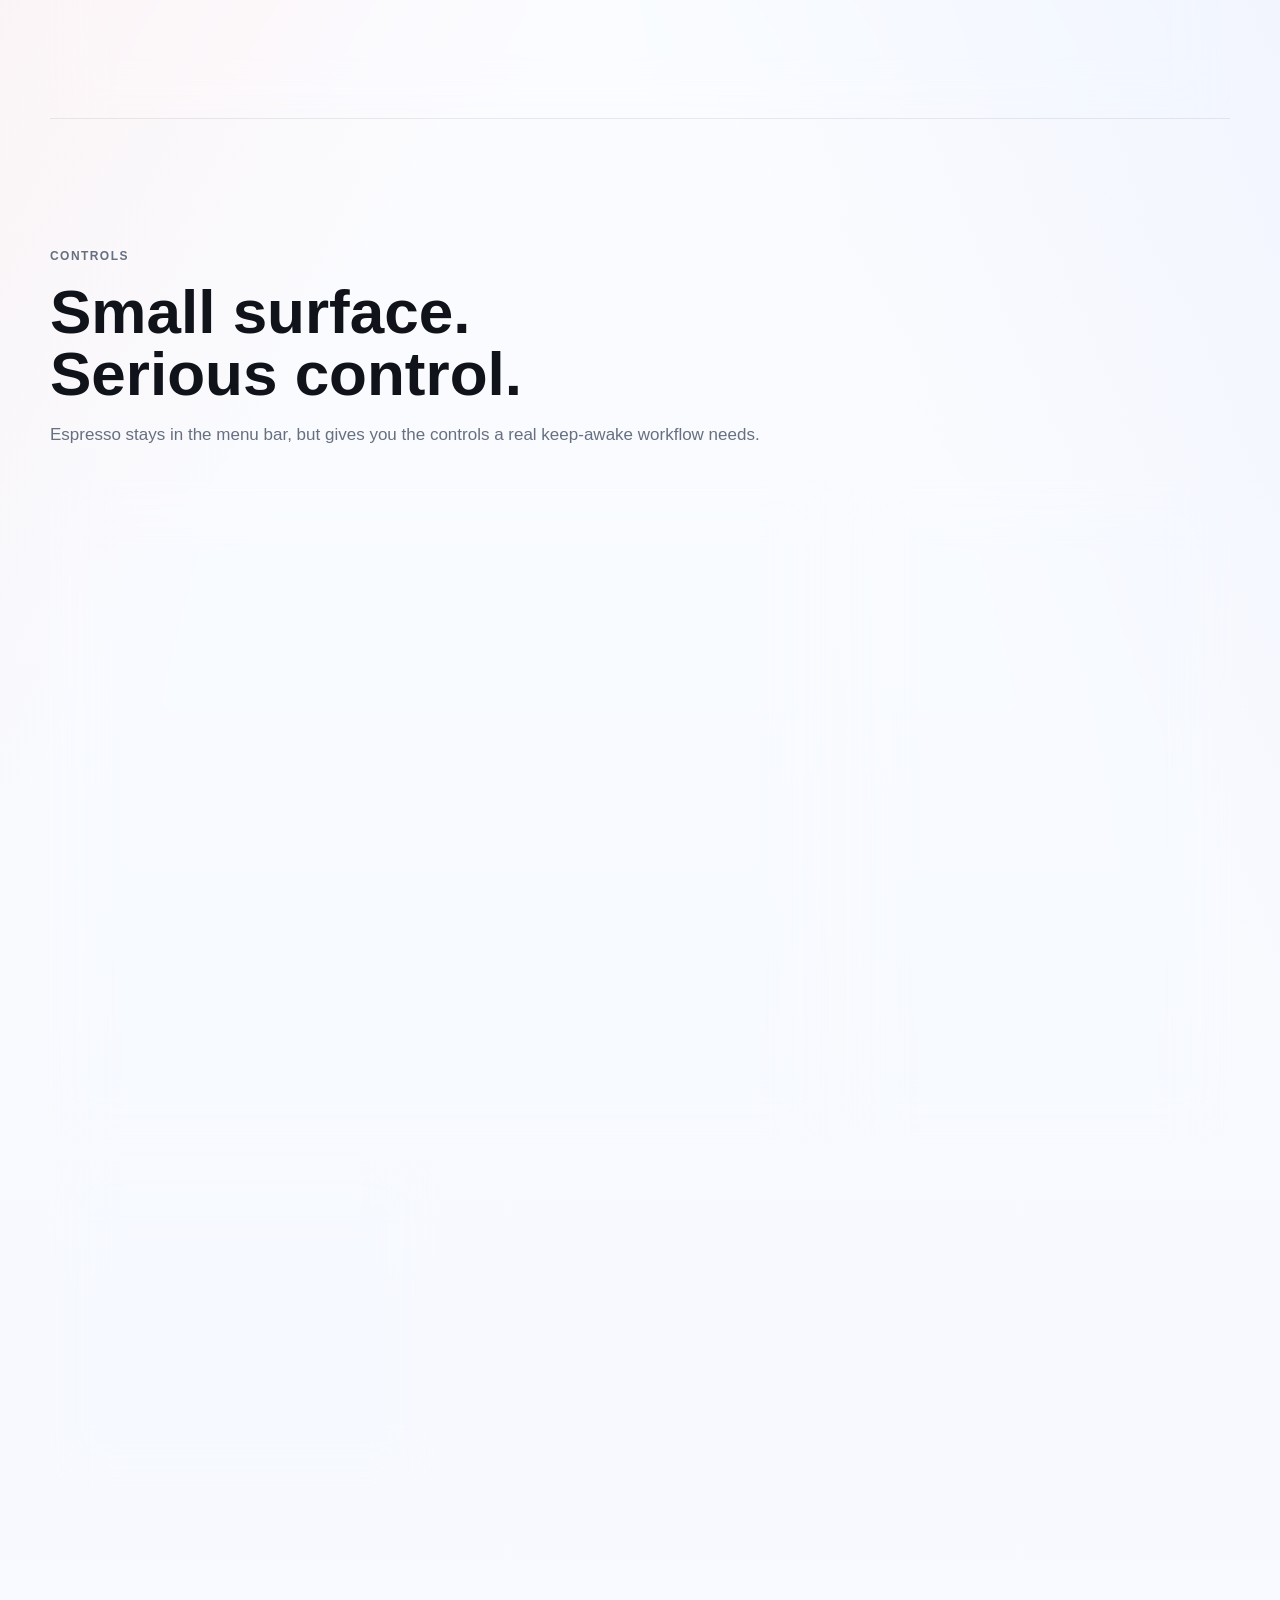
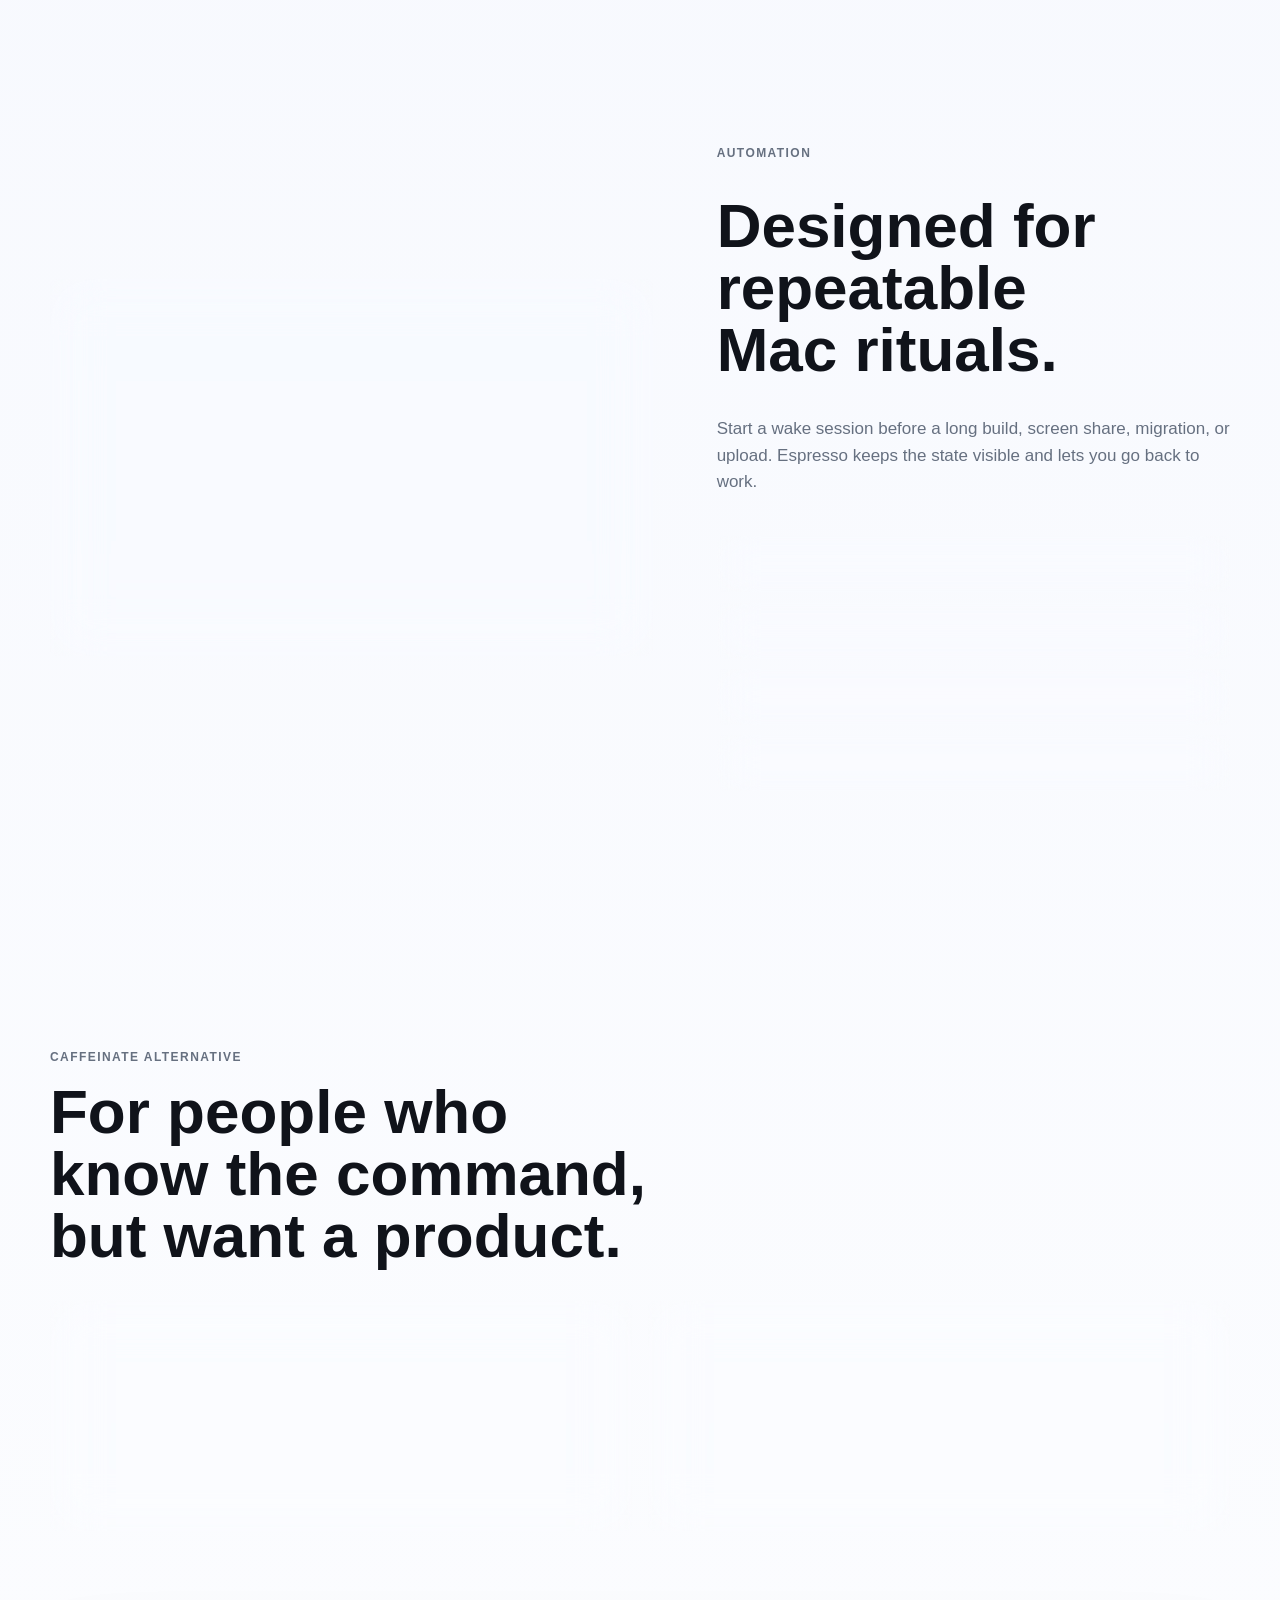
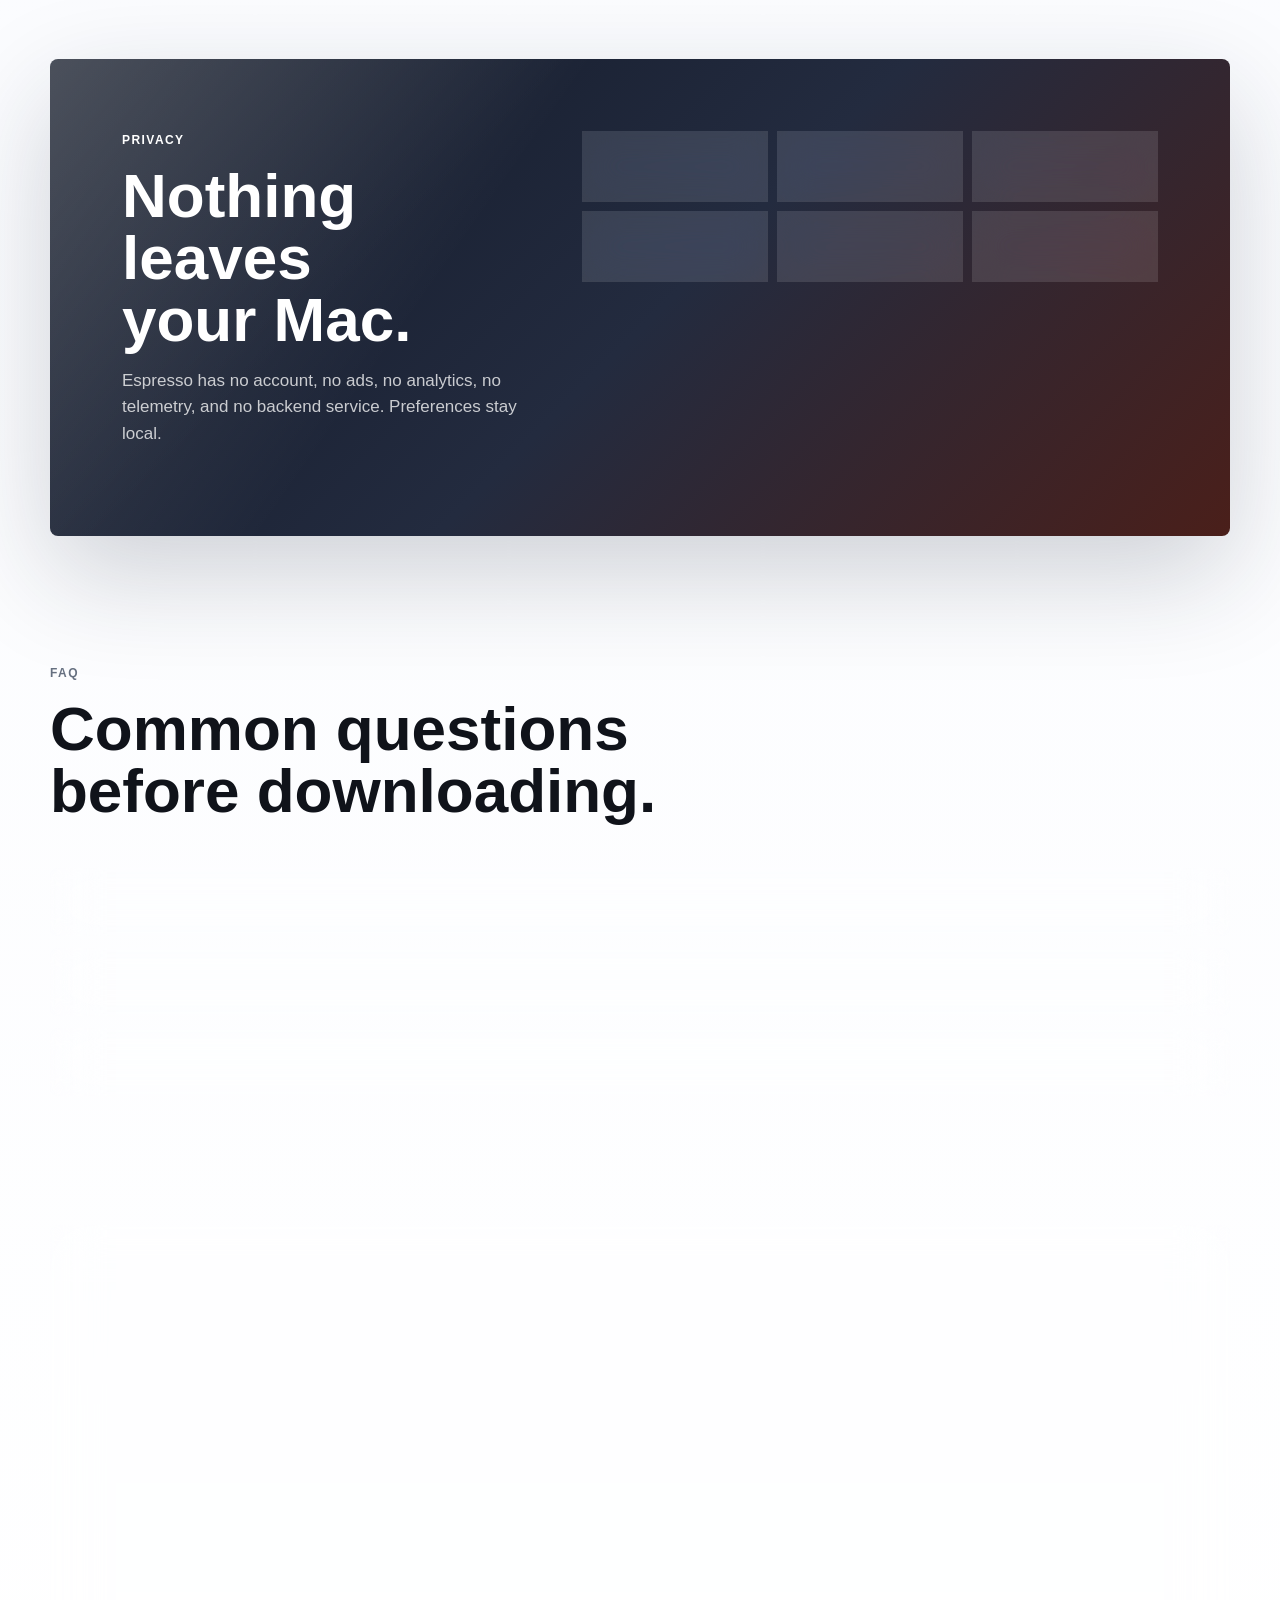
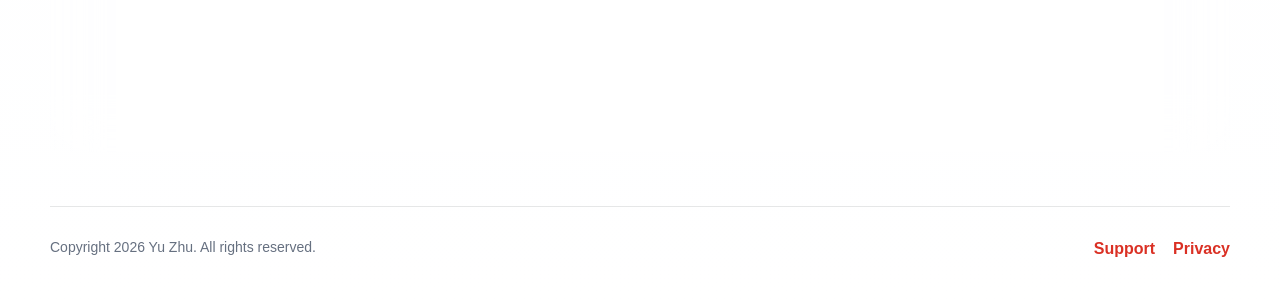
==== commit 60a33d1c: "style: clarify hero use case tags" ====
--- a/index.html
+++ b/index.html
@@ -103,6 +103,15 @@
           <span>No account</span>
           <span>No tracking</span>
         </div>
+        <div class="use-case-rail" aria-label="Use cases">
+          <span class="rail-label">Built for</span>
+          <span>Downloads</span>
+          <span>Meetings</span>
+          <span>Builds</span>
+          <span>Uploads</span>
+          <span>Presentations</span>
+          <span>Remote sessions</span>
+        </div>
       </div>
 
       <div class="hero-stage" aria-label="Espresso product preview">
@@ -127,15 +136,6 @@
       </div>
     </section>
 
-    <section class="logo-strip" aria-label="Use cases">
-      <span>Downloads</span>
-      <span>Meetings</span>
-      <span>Builds</span>
-      <span>Uploads</span>
-      <span>Presentations</span>
-      <span>Remote sessions</span>
-    </section>
-
     <section id="workflow" class="chapter" data-reveal>
       <div class="chapter-copy">
         <p class="eyebrow">The workflow</p>
--- a/assets/styles.css
+++ b/assets/styles.css
@@ -99,7 +99,6 @@
 
 .site-nav,
 .hero,
-.logo-strip,
 .section,
 .chapter,
 .privacy-band,
@@ -338,7 +337,7 @@
 
 .hero-cred span,
 .feature-pills span,
-.logo-strip span {
+.use-case-rail span {
   display: inline-flex;
   align-items: center;
   min-height: 34px;
@@ -353,6 +352,30 @@
   backdrop-filter: blur(16px) saturate(1.2);
 }
 
+.use-case-rail {
+  display: flex;
+  flex-wrap: wrap;
+  gap: 8px;
+  max-width: 610px;
+  margin-top: 14px;
+  padding: 10px;
+  background:
+    linear-gradient(180deg, rgba(255, 255, 255, 0.76), rgba(255, 255, 255, 0.5));
+  border: 1px solid var(--glass-edge);
+  border-radius: var(--radius);
+  box-shadow: 0 18px 46px rgba(25, 35, 56, 0.08);
+  backdrop-filter: blur(24px) saturate(1.25);
+}
+
+.use-case-rail .rail-label {
+  color: var(--red-dark);
+  background: transparent;
+  border-color: transparent;
+  box-shadow: none;
+  text-transform: uppercase;
+  letter-spacing: 0.08em;
+}
+
 .hero-stage {
   position: relative;
   min-height: clamp(480px, 57vw, 650px);
@@ -520,14 +543,6 @@
   animation: spin-soft 14s linear infinite reverse;
 }
 
-.logo-strip {
-  display: flex;
-  flex-wrap: wrap;
-  justify-content: center;
-  gap: 10px;
-  padding: 10px 0 62px;
-}
-
 .chapter {
   position: relative;
   display: grid;
@@ -919,7 +934,6 @@
 @media (max-width: 980px) {
   .site-nav,
   .hero,
-  .logo-strip,
   .section,
   .chapter,
   .privacy-band,
@@ -979,7 +993,6 @@
 @media (max-width: 620px) {
   .site-nav,
   .hero,
-  .logo-strip,
   .section,
   .chapter,
   .privacy-band,
@@ -1053,7 +1066,7 @@
   }
 
   .hero-cred,
-  .logo-strip {
+  .use-case-rail {
     justify-content: flex-start;
   }
 
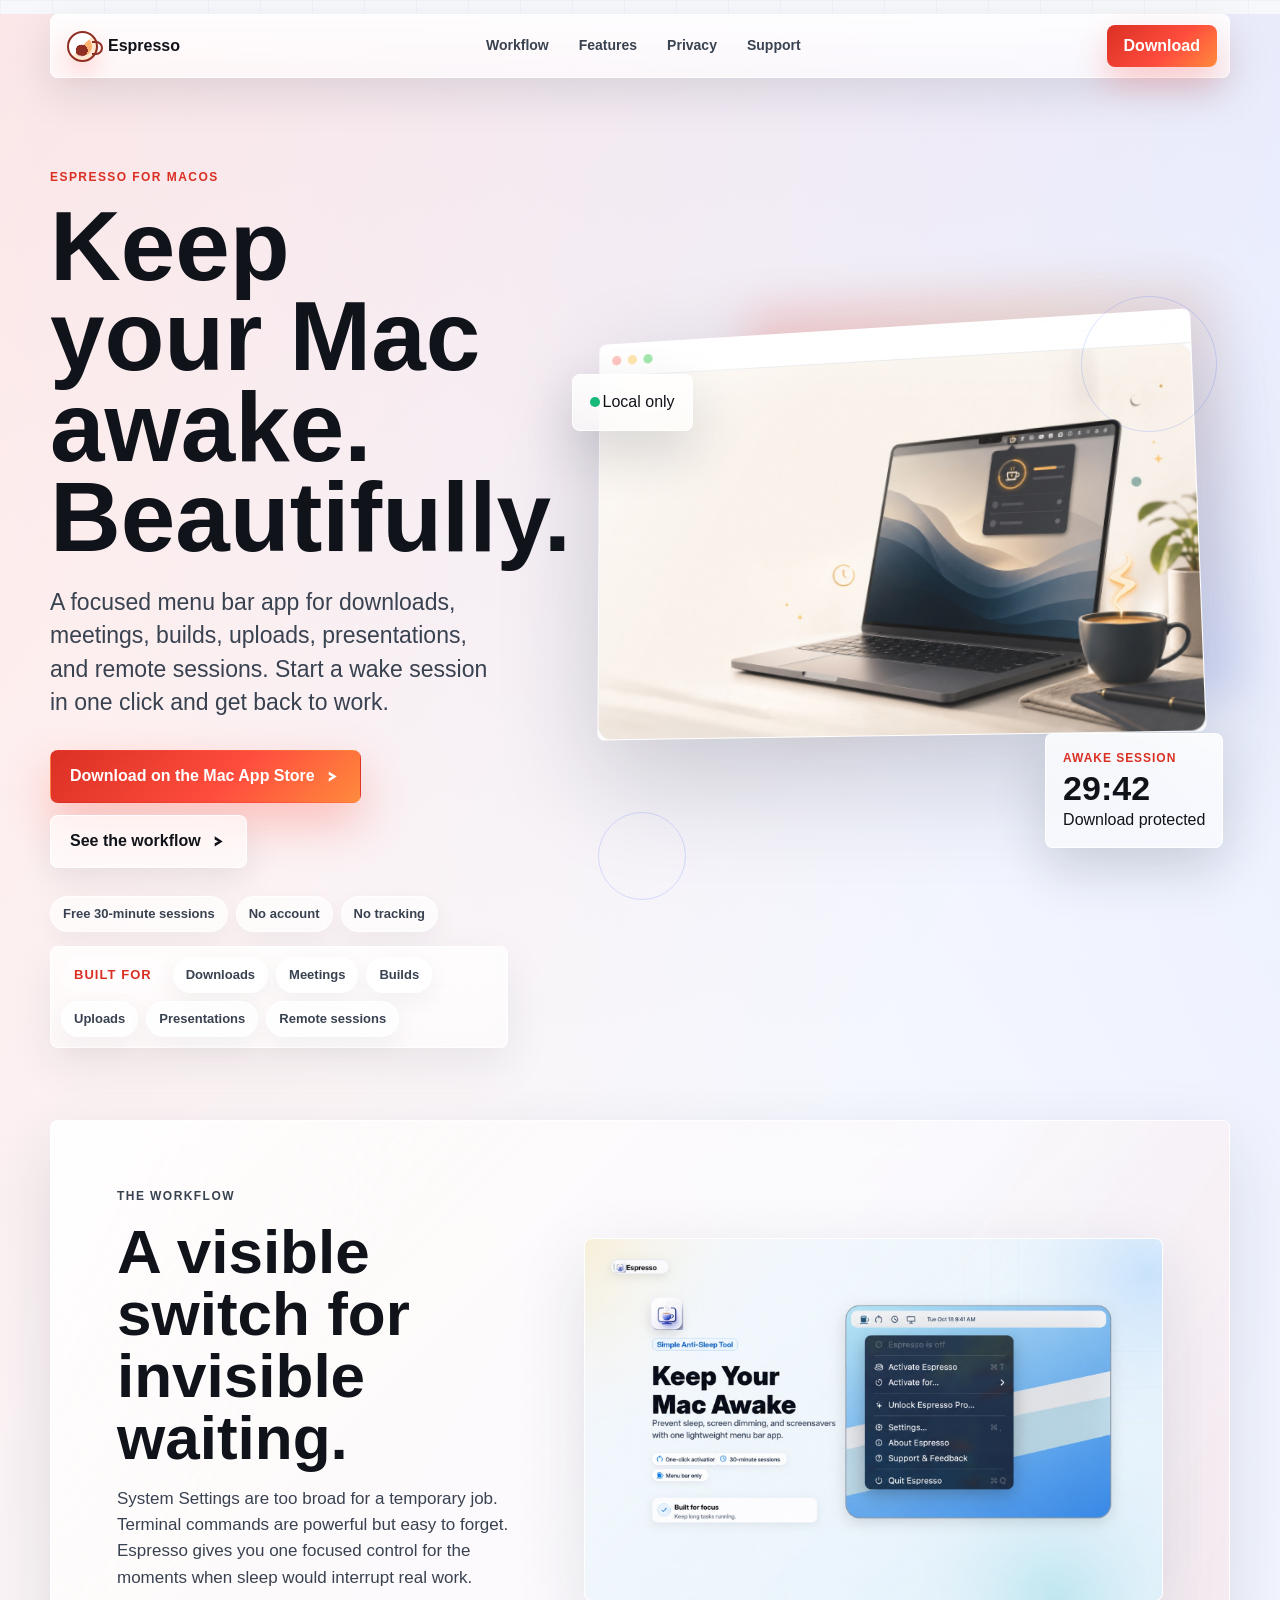
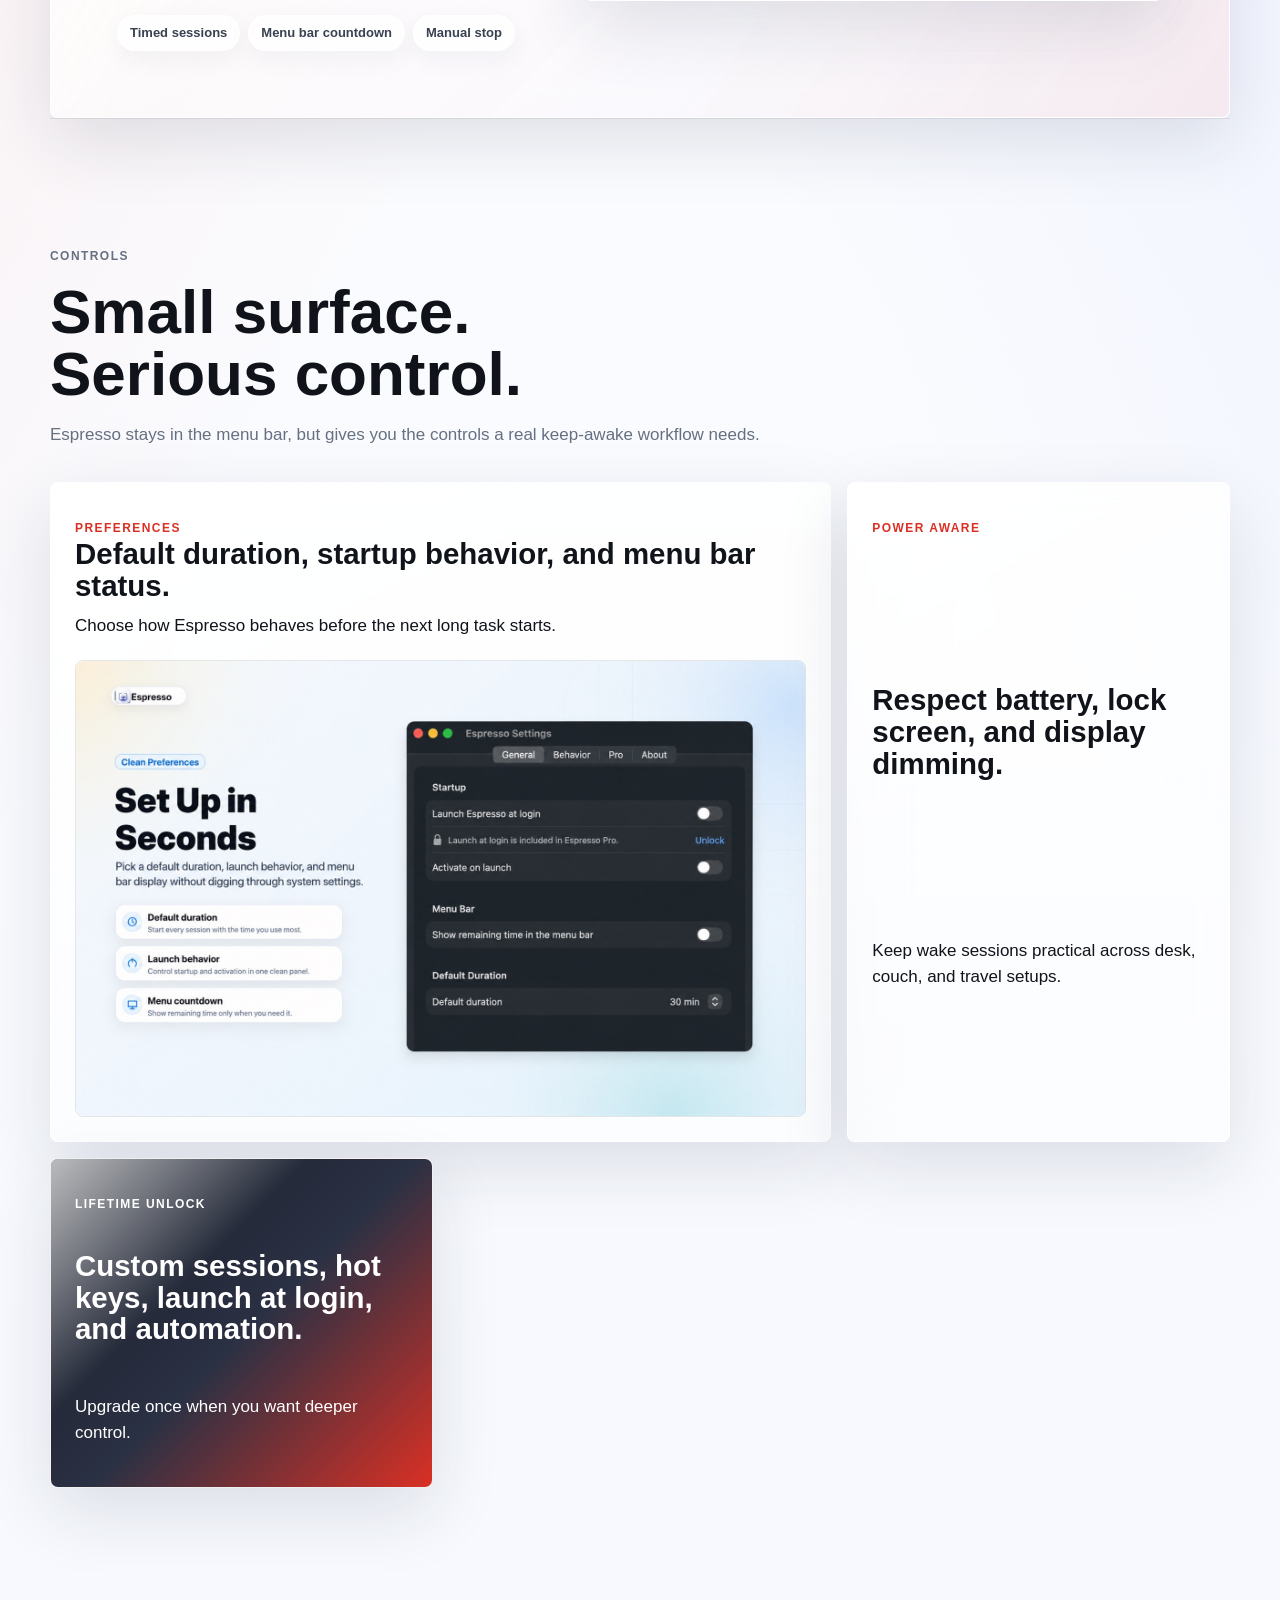
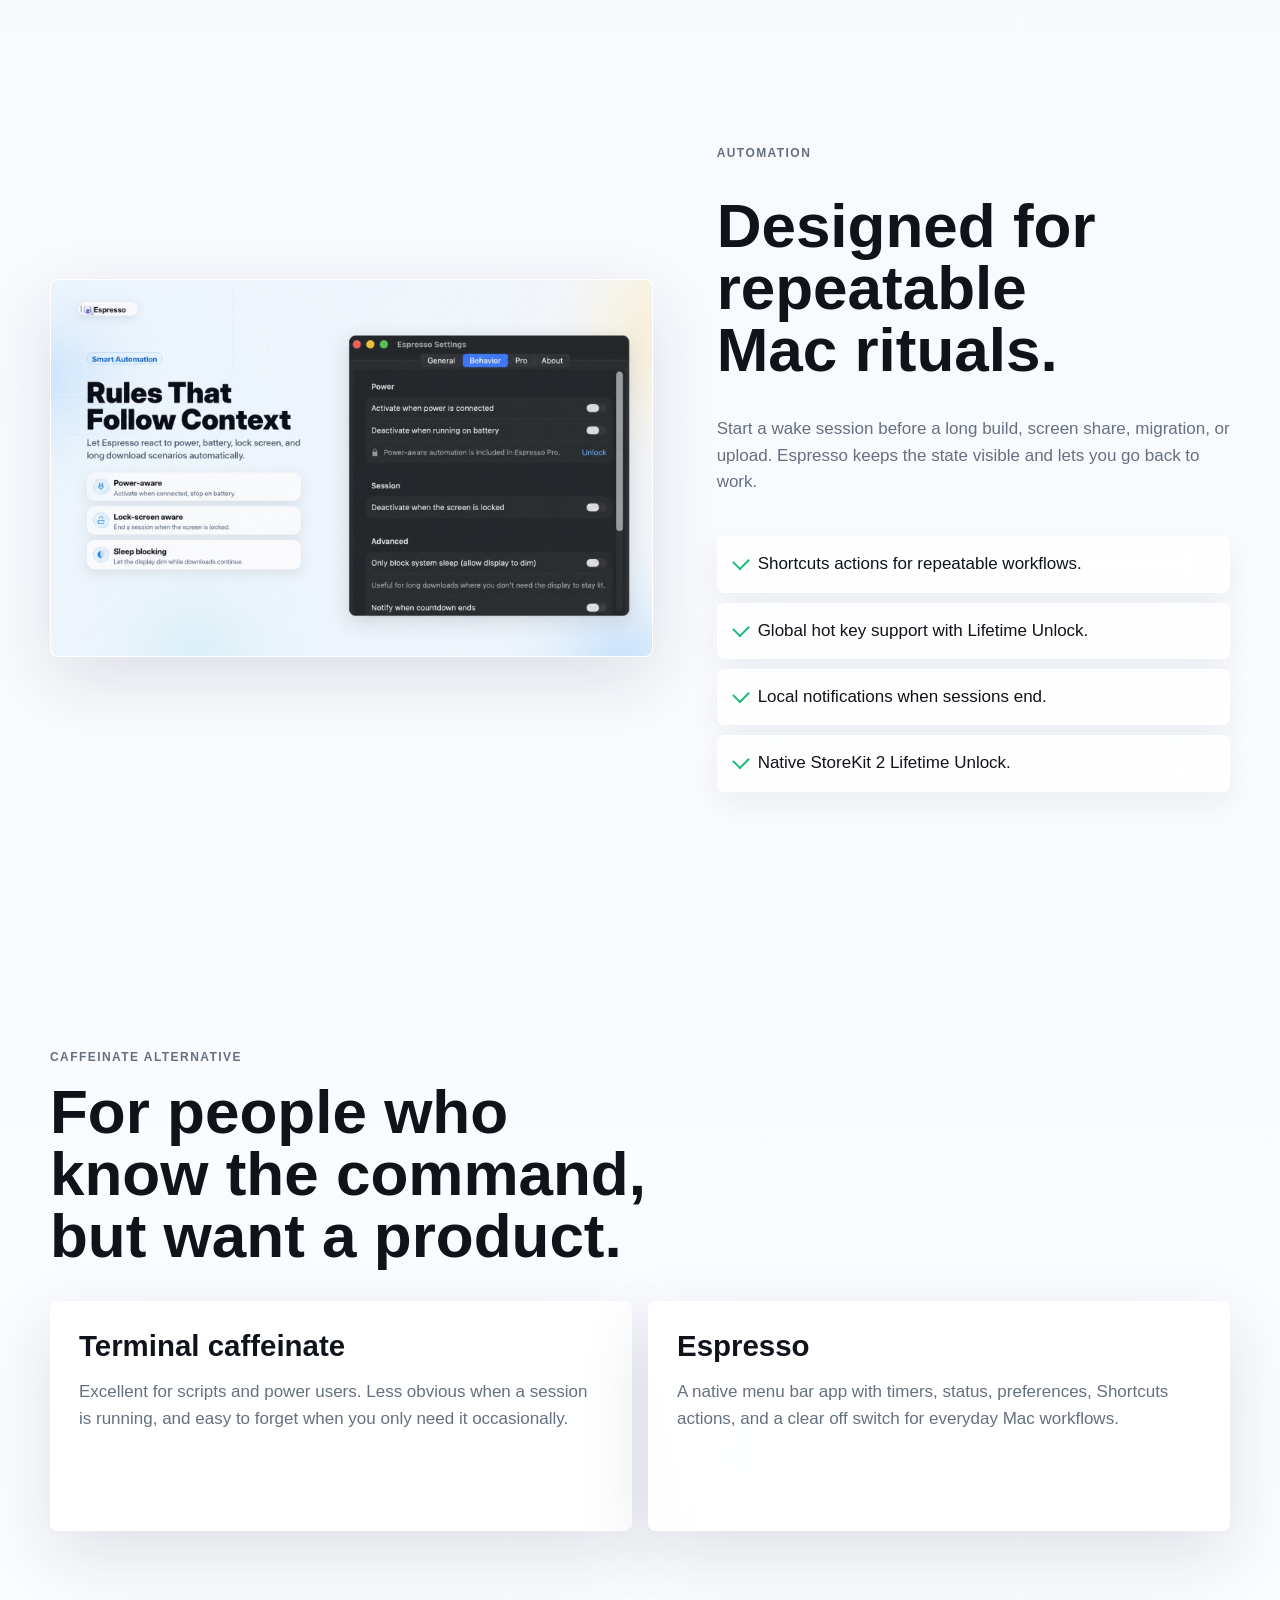
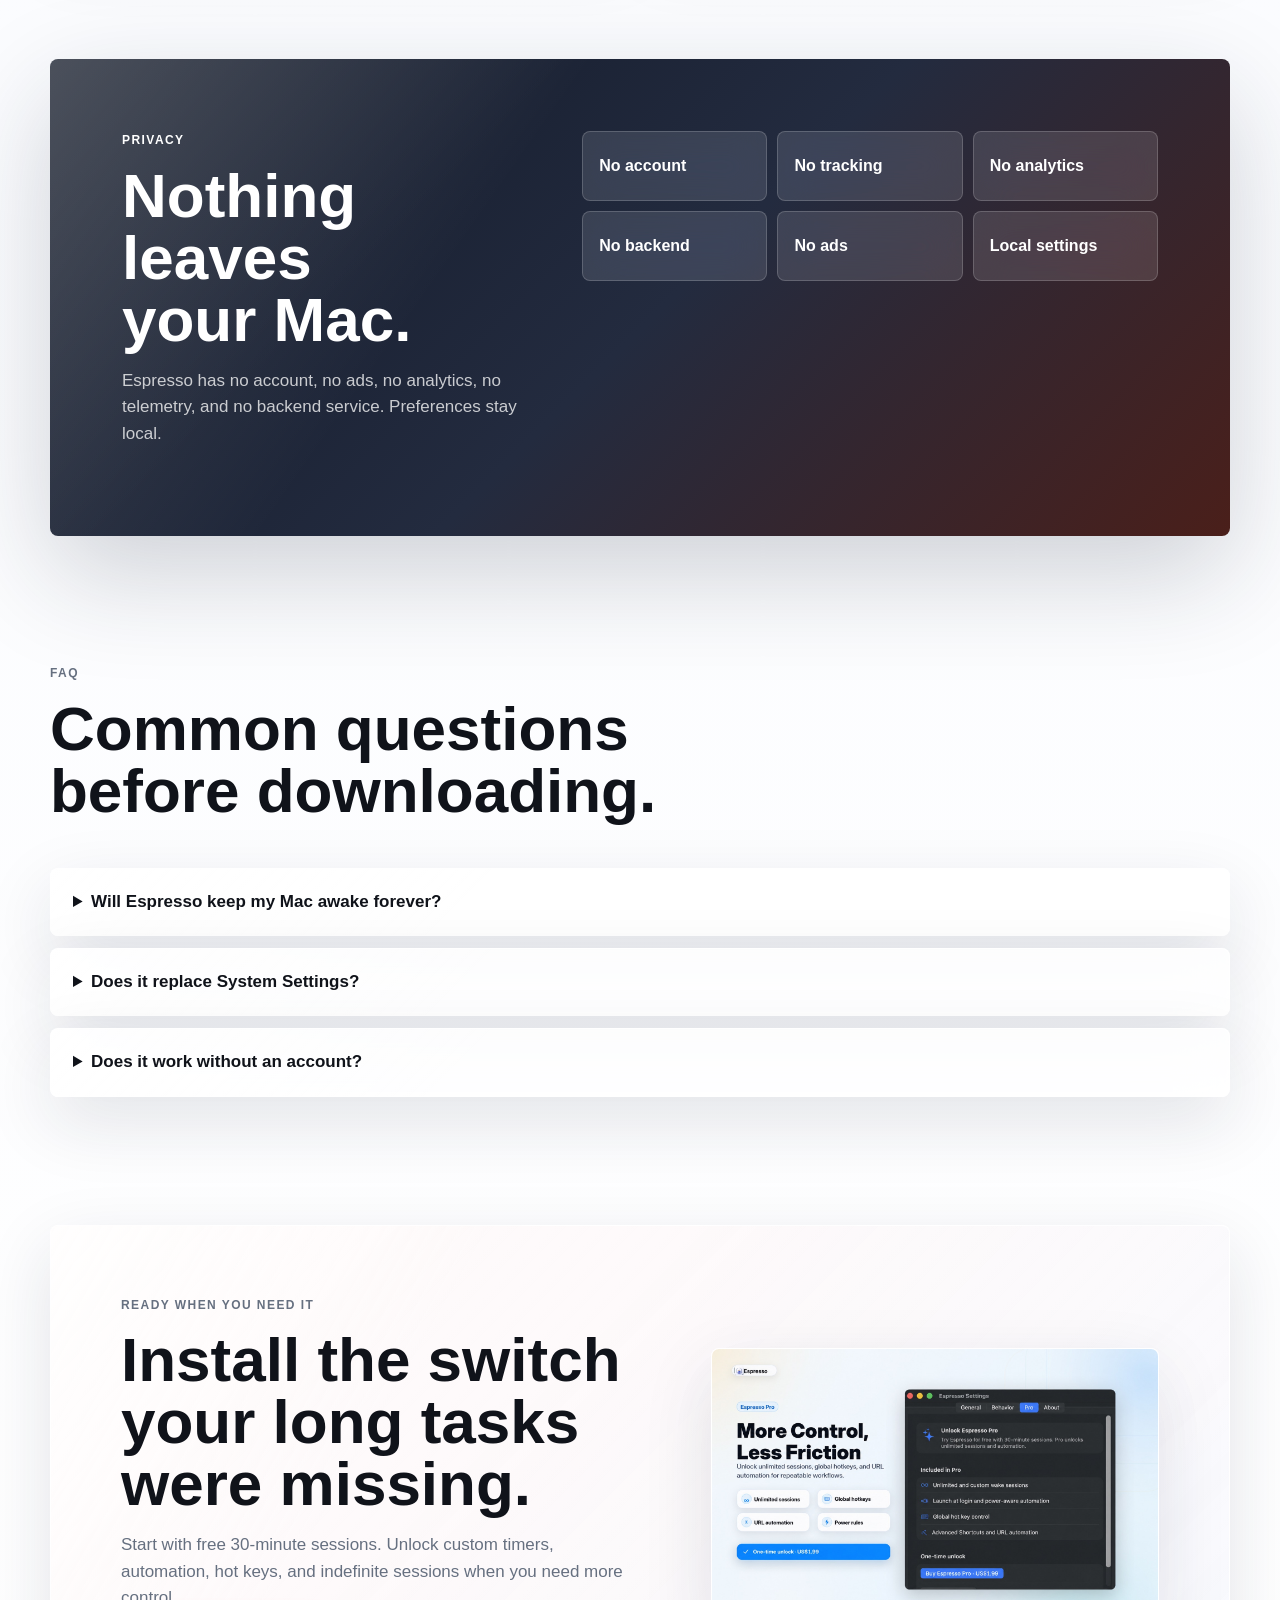
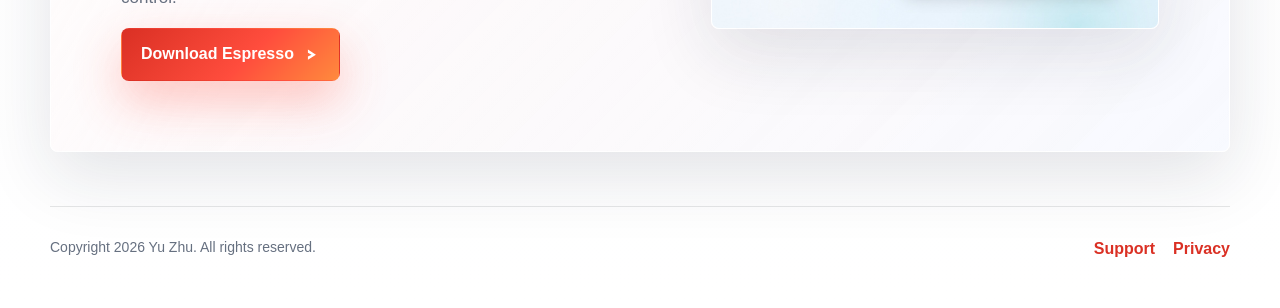
==== commit 1f00fcba: "fix: correct App Store download links" ====
--- a/index.html
+++ b/index.html
@@ -28,7 +28,7 @@
       "price": "0",
       "priceCurrency": "USD"
     },
-    "downloadUrl": "https://apps.apple.com/app/id6773598626?mt=12",
+    "downloadUrl": "https://apps.apple.com/cn/app/espresso-pro/id6773598626?mt=12&uo=4",
     "privacyPolicy": "https://espressoawake.com/privacy/",
     "screenshot": [
       "https://espressoawake.com/assets/images/screenshot-keep-awake.jpg",
@@ -85,7 +85,7 @@
       <a href="#privacy">Privacy</a>
       <a href="support/">Support</a>
     </div>
-    <a class="nav-cta" href="https://apps.apple.com/app/id6773598626?mt=12">Download</a>
+    <a class="nav-cta" href="https://apps.apple.com/cn/app/espresso-pro/id6773598626?mt=12&amp;uo=4">Download</a>
   </nav>
 
   <main id="main">
@@ -95,7 +95,7 @@
         <h1>Keep your Mac awake. <span>Beautifully.</span></h1>
         <p class="lead">A focused menu bar app for downloads, meetings, builds, uploads, presentations, and remote sessions. Start a wake session in one click and get back to work.</p>
         <div class="actions" aria-label="Primary actions">
-          <a class="button primary" href="https://apps.apple.com/app/id6773598626?mt=12">Download on the Mac App Store</a>
+          <a class="button primary" href="https://apps.apple.com/cn/app/espresso-pro/id6773598626?mt=12&amp;uo=4">Download on the Mac App Store</a>
           <a class="button secondary" href="#workflow">See the workflow</a>
         </div>
         <div class="hero-cred" aria-label="Product highlights">
@@ -254,7 +254,7 @@
         <p class="eyebrow">Ready when you need it</p>
         <h2>Install the switch your long tasks were missing.</h2>
         <p>Start with free 30-minute sessions. Unlock custom timers, automation, hot keys, and indefinite sessions when you need more control.</p>
-        <a class="button primary" href="https://apps.apple.com/app/id6773598626?mt=12">Download Espresso</a>
+        <a class="button primary" href="https://apps.apple.com/cn/app/espresso-pro/id6773598626?mt=12&amp;uo=4">Download Espresso</a>
       </div>
       <figure class="cta-card tilt-card">
         <img src="assets/images/screenshot-pro.jpg" width="1600" height="1000" loading="lazy" alt="Espresso Lifetime Unlock screen with Pro controls">
--- a/assets/styles.css
+++ b/assets/styles.css
@@ -863,6 +863,162 @@
   gap: 18px;
 }
 
+.support-page {
+  width: min(1180px, calc(100% - 40px));
+  margin: 0 auto;
+}
+
+.support-hero {
+  display: grid;
+  grid-template-columns: minmax(0, 1fr) minmax(280px, 0.42fr);
+  gap: clamp(24px, 5vw, 62px);
+  align-items: end;
+  padding: clamp(76px, 11vw, 132px) 0 clamp(38px, 6vw, 72px);
+}
+
+.support-hero h1 {
+  max-width: 850px;
+  font-size: clamp(50px, 8vw, 94px);
+}
+
+.support-note,
+.support-card,
+.support-panel {
+  position: relative;
+  overflow: hidden;
+  background:
+    linear-gradient(180deg, rgba(255, 255, 255, 0.82), rgba(255, 255, 255, 0.58));
+  border: 1px solid var(--glass-edge);
+  border-radius: var(--radius);
+  box-shadow: var(--shadow);
+  backdrop-filter: blur(24px) saturate(1.35);
+}
+
+.support-note {
+  padding: 24px;
+}
+
+.support-note::before,
+.support-card::before,
+.support-panel::before {
+  position: absolute;
+  inset: 0;
+  content: "";
+  pointer-events: none;
+  background: linear-gradient(135deg, rgba(255, 255, 255, 0.68), transparent 36%);
+}
+
+.support-note > *,
+.support-card > *,
+.support-panel > * {
+  position: relative;
+  z-index: 1;
+}
+
+.support-note p:last-child,
+.support-card p,
+.support-panel p {
+  color: var(--muted);
+}
+
+.support-grid {
+  display: grid;
+  grid-template-columns: repeat(3, minmax(0, 1fr));
+  gap: 16px;
+}
+
+.support-card {
+  min-height: 260px;
+  padding: 26px;
+}
+
+.support-card h2 {
+  margin-top: 22px;
+  font-size: clamp(26px, 3vw, 38px);
+}
+
+.support-icon {
+  position: relative;
+  display: inline-flex;
+  width: 48px;
+  height: 48px;
+  overflow: hidden;
+  border-radius: 50%;
+  background:
+    radial-gradient(circle at 50% 50%, var(--red) 0 20%, transparent 21%),
+    conic-gradient(from 30deg, var(--red), var(--orange), var(--yellow), var(--red));
+  box-shadow: 0 14px 34px rgba(255, 77, 61, 0.22);
+}
+
+.support-icon-alt {
+  border-radius: 15px;
+  background:
+    radial-gradient(circle at 24% 18%, rgba(255, 255, 255, 0.72), transparent 17px),
+    linear-gradient(145deg, #1748ff 0%, #7b7cff 52%, #17d7c8 100%);
+  box-shadow:
+    0 16px 38px rgba(36, 88, 255, 0.26),
+    inset 0 1px 0 rgba(255, 255, 255, 0.42);
+}
+
+.support-icon-alt::before {
+  position: absolute;
+  left: 11px;
+  top: 13px;
+  width: 24px;
+  height: 18px;
+  content: "";
+  background:
+    linear-gradient(180deg, rgba(255, 255, 255, 0.96), rgba(255, 255, 255, 0.74));
+  border-radius: 6px;
+  box-shadow:
+    inset 0 0 0 1px rgba(16, 19, 26, 0.08),
+    0 7px 16px rgba(12, 20, 44, 0.18);
+}
+
+.support-icon-alt::after {
+  position: absolute;
+  left: 21px;
+  top: 18px;
+  width: 15px;
+  height: 10px;
+  content: "";
+  background: var(--blue);
+  clip-path: polygon(0 34%, 54% 34%, 54% 0, 100% 50%, 54% 100%, 54% 66%, 0 66%);
+}
+
+.support-icon-ring {
+  background:
+    radial-gradient(circle at 50% 50%, var(--paper) 0 34%, transparent 35%),
+    conic-gradient(from 0deg, var(--green), var(--blue), var(--green));
+}
+
+.support-layout {
+  display: grid;
+  grid-template-columns: minmax(0, 1.25fr) minmax(280px, 0.75fr);
+  gap: 16px;
+  padding: clamp(16px, 4vw, 34px) 0 clamp(58px, 8vw, 96px);
+}
+
+.support-panel {
+  padding: clamp(24px, 4vw, 36px);
+}
+
+.support-panel h2 {
+  margin-bottom: 18px;
+}
+
+.support-panel .check-list {
+  margin-top: 0;
+}
+
+.contact-panel {
+  display: flex;
+  flex-direction: column;
+  align-items: flex-start;
+  justify-content: space-between;
+  gap: 24px;
+}
+
 html.motion-ready [data-reveal] {
   transform: translateY(18px);
   transition: transform 680ms ease;
@@ -934,6 +1090,7 @@
 @media (max-width: 980px) {
   .site-nav,
   .hero,
+  .support-page,
   .section,
   .chapter,
   .privacy-band,
@@ -956,6 +1113,8 @@
   }
 
   .hero,
+  .support-hero,
+  .support-layout,
   .chapter,
   .image-story,
   .privacy-band,
@@ -977,6 +1136,7 @@
   }
 
   .feature-grid,
+  .support-grid,
   .privacy-grid {
     grid-template-columns: 1fr;
   }
@@ -993,6 +1153,7 @@
 @media (max-width: 620px) {
   .site-nav,
   .hero,
+  .support-page,
   .section,
   .chapter,
   .privacy-band,
@@ -1022,6 +1183,10 @@
     font-size: clamp(31px, 9.4vw, 42px);
   }
 
+  .support-hero h1 {
+    font-size: clamp(40px, 12vw, 48px);
+  }
+
   .lead {
     font-size: 18px;
   }
@@ -1077,6 +1242,9 @@
   }
 
   .feature-card,
+  .support-card,
+  .support-panel,
+  .support-note,
   .comparison-grid article,
   details {
     padding: 20px;
